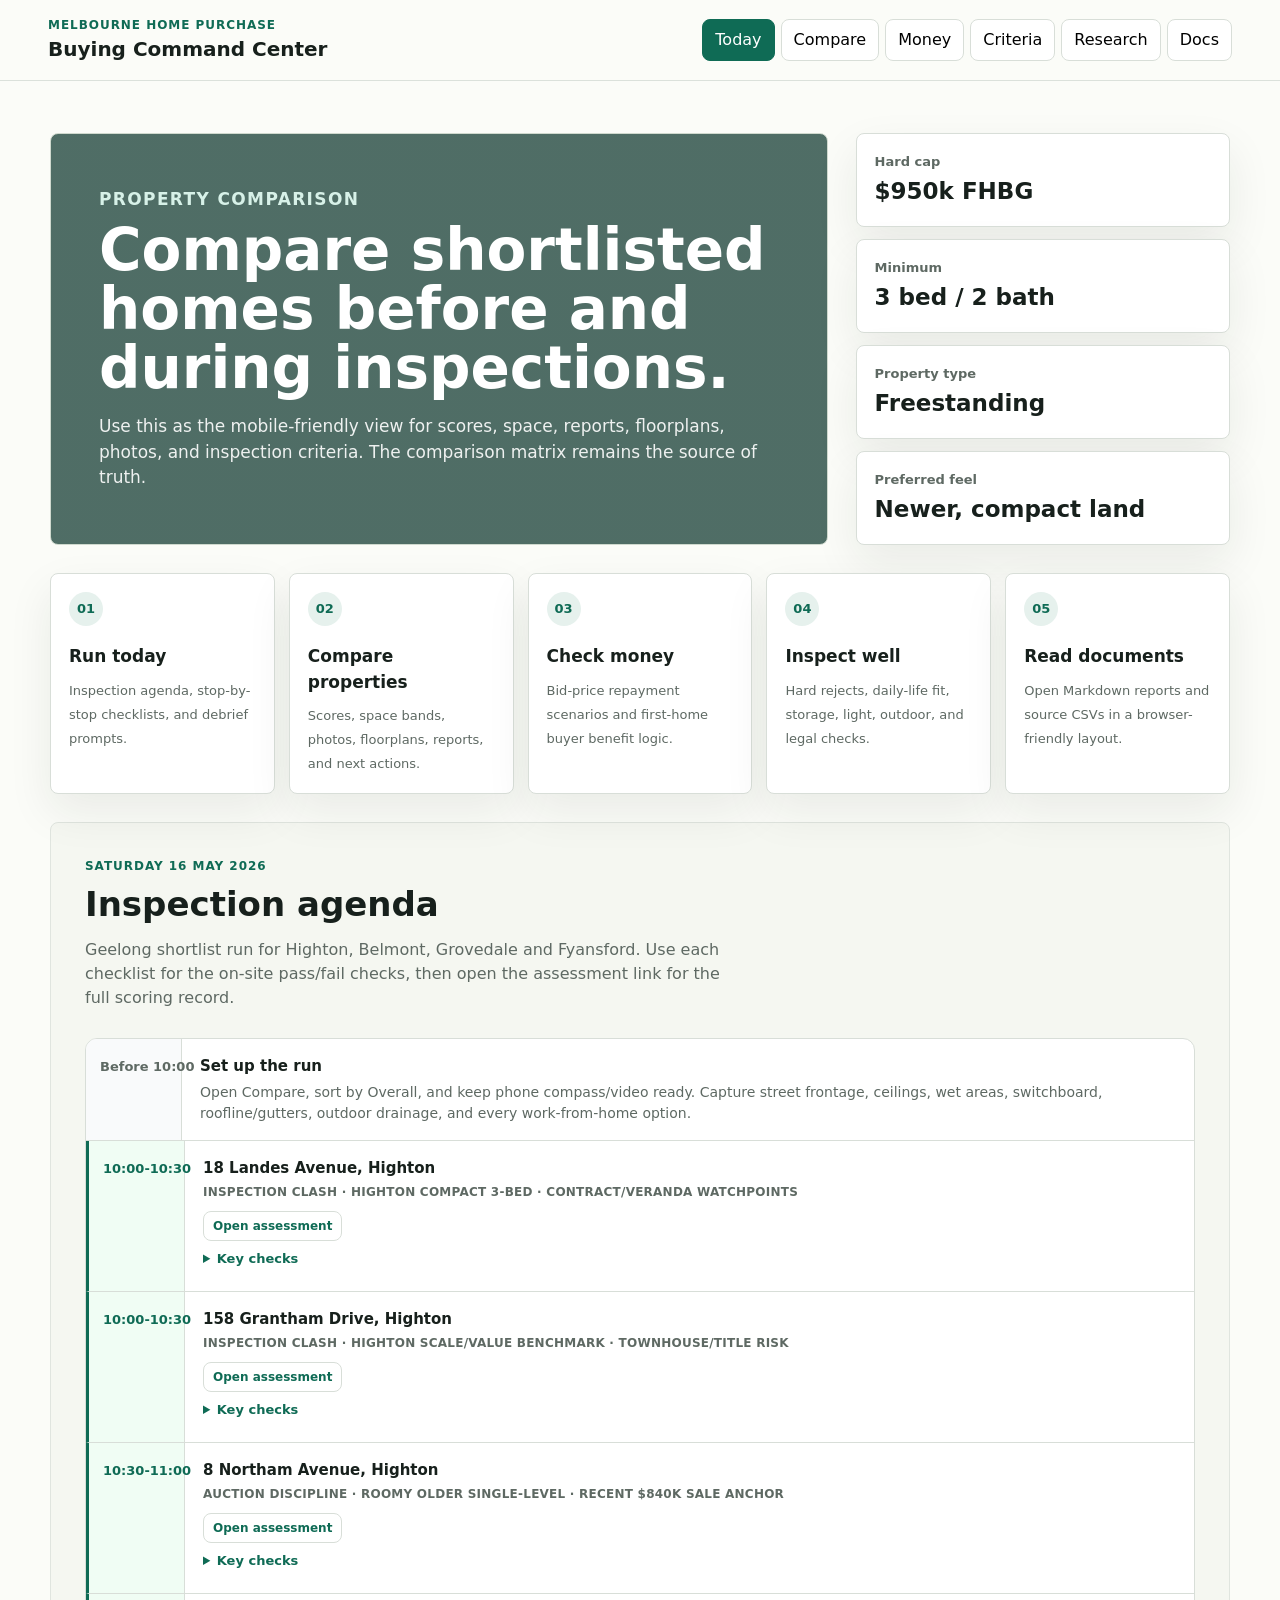
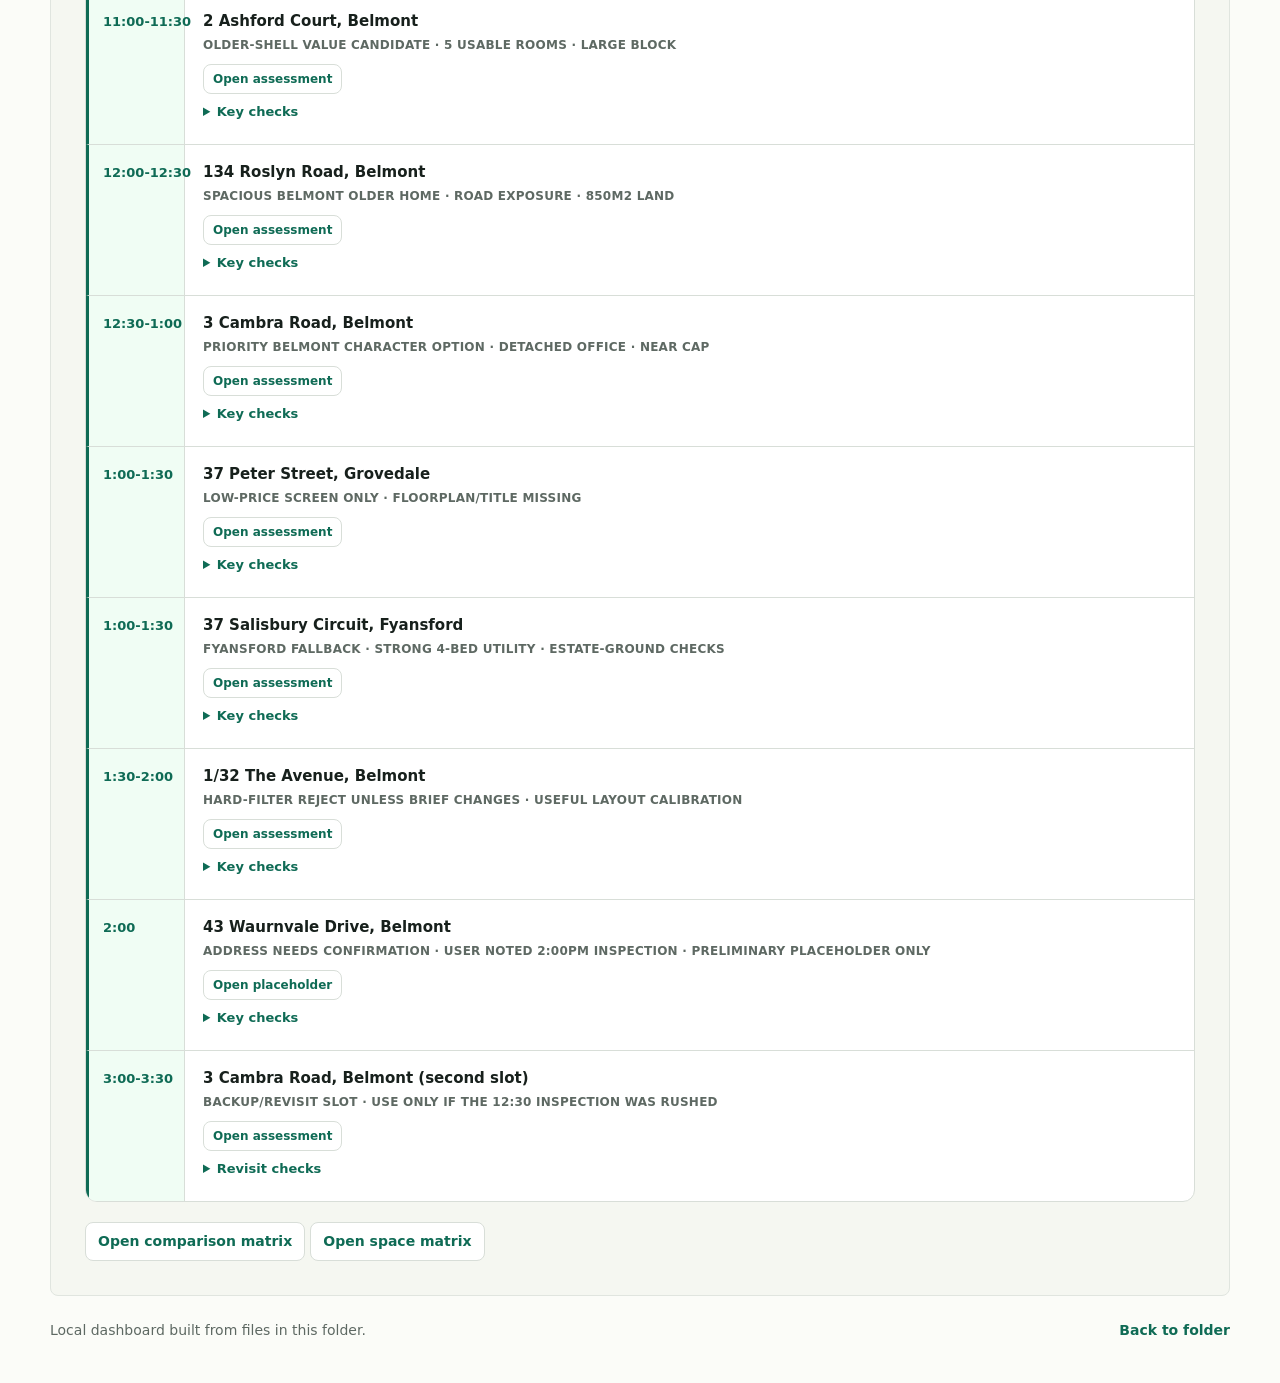
==== web/index.html @ 3cfaa8d7 "Update Saturday inspection agenda" ====
<!doctype html>
<html lang="en">
  <head>
    <meta charset="utf-8" />
    <meta name="viewport" content="width=device-width, initial-scale=1" />
    <meta name="robots" content="noindex, nofollow" />
    <title>Home Purchase Dashboard</title>
    <link rel="stylesheet" href="./styles.css" />
  </head>
  <body>
    <header class="topbar">
      <div>
        <p class="eyebrow">Melbourne Home Purchase</p>
        <h1>Buying Command Center</h1>
      </div>
      <nav aria-label="Workspace">
        <button class="workspace-tab active" type="button" data-view="today" data-default-section="agenda">Today</button>
        <button class="workspace-tab" type="button" data-view="compare" data-default-section="properties">Compare</button>
        <button class="workspace-tab" type="button" data-view="money" data-default-section="bidding">Money</button>
        <button class="workspace-tab" type="button" data-view="criteria" data-default-section="criteria">Criteria</button>
        <button class="workspace-tab" type="button" data-view="research" data-default-section="suburbs">Research</button>
        <button class="workspace-tab" type="button" data-view="docs" data-default-section="reader">Docs</button>
      </nav>
    </header>

    <main>
      <section class="hero">
        <div class="hero-copy">
          <p class="eyebrow">Property Comparison</p>
          <h2>Compare shortlisted homes before and during inspections.</h2>
          <p>
            Use this as the mobile-friendly view for scores, space, reports, floorplans,
            photos, and inspection criteria. The comparison matrix remains the source of truth.
          </p>
        </div>
        <div class="decision-panel" aria-label="Key buying constraints">
          <div>
            <span>Hard cap</span>
            <strong>$950k FHBG</strong>
          </div>
          <div>
            <span>Minimum</span>
            <strong>3 bed / 2 bath</strong>
          </div>
          <div>
            <span>Property type</span>
            <strong>Freestanding</strong>
          </div>
          <div>
            <span>Preferred feel</span>
            <strong>Newer, compact land</strong>
          </div>
        </div>
      </section>

      <section class="quick-grid" aria-label="Quick navigation">
        <a class="quick-card" href="#agenda">
          <span>01</span>
          <strong>Run today</strong>
          <small>Inspection agenda, stop-by-stop checklists, and debrief prompts.</small>
        </a>
        <a class="quick-card" href="#compare">
          <span>02</span>
          <strong>Compare properties</strong>
          <small>Scores, space bands, photos, floorplans, reports, and next actions.</small>
        </a>
        <a class="quick-card" href="#bidding">
          <span>03</span>
          <strong>Check money</strong>
          <small>Bid-price repayment scenarios and first-home buyer benefit logic.</small>
        </a>
        <a class="quick-card" href="#criteria">
          <span>04</span>
          <strong>Inspect well</strong>
          <small>Hard rejects, daily-life fit, storage, light, outdoor, and legal checks.</small>
        </a>
        <a class="quick-card" href="#reader">
          <span>05</span>
          <strong>Read documents</strong>
          <small>Open Markdown reports and source CSVs in a browser-friendly layout.</small>
        </a>
      </section>

      <section id="agenda" class="section-band agenda-section" data-workspace="today">
        <div class="section-heading">
          <p class="eyebrow">Saturday 16 May 2026</p>
          <h2>Inspection agenda</h2>
          <p class="section-intro">Geelong shortlist run for Highton, Belmont, Grovedale and Fyansford. Use each checklist for the on-site pass/fail checks, then open the assessment link for the full scoring record.</p>
        </div>

        <div class="agenda-list">
          <div class="agenda-stop agenda-travel">
            <div class="agenda-time">Before 10:00</div>
            <div class="agenda-body">
              <strong>Set up the run</strong>
              <p>Open Compare, sort by Overall, and keep phone compass/video ready. Capture street frontage, ceilings, wet areas, switchboard, roofline/gutters, outdoor drainage, and every work-from-home option.</p>
            </div>
          </div>

          <div class="agenda-stop agenda-inspect">
            <div class="agenda-time">10:00-10:30</div>
            <div class="agenda-body">
              <strong>18 Landes Avenue, Highton</strong>
              <p class="agenda-tag">Inspection clash · Highton compact 3-bed · contract/veranda watchpoints</p>
              <button class="reader-button small" type="button" data-doc="../property-comparisons/18-landes-avenue-highton/report.md" data-title="18 Landes Avenue Assessment">Open assessment</button>
              <details>
                <summary>Key checks</summary>
                <ul>
                  <li>Prioritise if only one 10:00 stop is realistic; this is the cleaner Highton-house comparator.</li>
                  <li>Check slope, driveway grade, retaining walls, paving fall, drainage and any movement cracks.</li>
                  <li>Confirm veranda/deck permit/final certificate and stormwater connection path with agent/conveyancer.</li>
                  <li>Look for water ingress, roof/gutter overflow, subfloor dampness and bedroom-as-office compromise.</li>
                </ul>
                <p class="agenda-log-prompt">Log before leaving: title confidence, slope/drainage confidence, WFH compromise, max price.</p>
              </details>
            </div>
          </div>

          <div class="agenda-stop agenda-inspect">
            <div class="agenda-time">10:00-10:30</div>
            <div class="agenda-body">
              <strong>158 Grantham Drive, Highton</strong>
              <p class="agenda-tag">Inspection clash · Highton scale/value benchmark · townhouse/title risk</p>
              <button class="reader-button small" type="button" data-doc="../property-comparisons/158-grantham-drive-highton/report.md" data-title="158 Grantham Drive Assessment">Open assessment</button>
              <details>
                <summary>Key checks</summary>
                <ul>
                  <li>Validate title structure first: townhouse classification, any owners corporation, shared driveway/services, common-property obligations.</li>
                  <li>Use it as the Highton space/value benchmark against Landes, not as a clean target until title is proven.</li>
                  <li>Check retaining, drainage, driveway/garage usability, decks/balconies, movement cracks and slope maintenance.</li>
                  <li>Confirm if the fourth bedroom/upstairs retreat actually solves WFH better than the 3-bed houses.</li>
                </ul>
                <p class="agenda-log-prompt">Log before leaving: hard-filter pass/fail, garage usability, WFH fit, price ceiling only if title is acceptable.</p>
              </details>
            </div>
          </div>

          <div class="agenda-stop agenda-inspect">
            <div class="agenda-time">10:30-11:00</div>
            <div class="agenda-body">
              <strong>8 Northam Avenue, Highton</strong>
              <p class="agenda-tag">Auction discipline · roomy older single-level · recent $840k sale anchor</p>
              <button class="reader-button small" type="button" data-doc="../property-comparisons/8-northam-avenue-highton/report.md" data-title="8 Northam Avenue Assessment">Open assessment</button>
              <details>
                <summary>Key checks</summary>
                <ul>
                  <li>Ask directly why it is reselling after the April 2024 purchase and whether meaningful works justify any premium.</li>
                  <li>Confirm no dedicated study problem: which bedroom becomes the office, and does that still work daily?</li>
                  <li>Inspect older-shell items: roof, gutters, drainage, services, wet areas, heating/cooling and carport/garage/workshop condition.</li>
                  <li>Assess yard maintenance burden and whether the covered entertaining area is genuinely useful.</li>
                </ul>
                <p class="agenda-log-prompt">Log before leaving: auction max, resale-story risk, office compromise, condition-risk allowance.</p>
              </details>
            </div>
          </div>

          <div class="agenda-stop agenda-inspect">
            <div class="agenda-time">11:00-11:30</div>
            <div class="agenda-body">
              <strong>2 Ashford Court, Belmont</strong>
              <p class="agenda-tag">Older-shell value candidate · 5 usable rooms · large block</p>
              <button class="reader-button small" type="button" data-doc="../property-comparisons/2-ashford-court-belmont/report.md" data-title="2 Ashford Court Assessment">Open assessment</button>
              <details>
                <summary>Key checks</summary>
                <ul>
                  <li>Confirm the upstairs room/master/study usability and whether the house feels like a practical 5-room plan, not a patched extension.</li>
                  <li>Ask about permits/finals for upper level, alfresco, verandah, garage and sheds.</li>
                  <li>B&P focus: roof, drainage, services, wet areas, stumps/slab, asbestos-era materials and any water staining.</li>
                  <li>Check large-block maintenance burden and whether the covered alfresco compensates for older condition risk.</li>
                </ul>
                <p class="agenda-log-prompt">Log before leaving: old-house risk budget, permit gaps, actual WFH quality, price ceiling.</p>
              </details>
            </div>
          </div>

          <div class="agenda-stop agenda-inspect">
            <div class="agenda-time">12:00-12:30</div>
            <div class="agenda-body">
              <strong>134 Roslyn Road, Belmont</strong>
              <p class="agenda-tag">Spacious Belmont older home · road exposure · 850m2 land</p>
              <button class="reader-button small" type="button" data-doc="../property-comparisons/134-roslyn-road-belmont/report.md" data-title="134 Roslyn Road Assessment">Open assessment</button>
              <details>
                <summary>Key checks</summary>
                <ul>
                  <li>Stand inside bedrooms and outdoor areas to judge Roslyn Road traffic noise and privacy.</li>
                  <li>Verify any heritage, overlay, renovation or permit constraints before treating the large block as an easy upside.</li>
                  <li>Check roof/drainage/services/wet areas and whether the small office is actually usable for daily WFH.</li>
                  <li>Decide whether 850m2 is lifestyle value or a maintenance liability.</li>
                </ul>
                <p class="agenda-log-prompt">Log before leaving: road-noise verdict, office verdict, garden burden, B&P risk allowance.</p>
              </details>
            </div>
          </div>

          <div class="agenda-stop agenda-inspect">
            <div class="agenda-time">12:30-1:00</div>
            <div class="agenda-body">
              <strong>3 Cambra Road, Belmont</strong>
              <p class="agenda-tag">Priority Belmont character option · detached office · near cap</p>
              <button class="reader-button small" type="button" data-doc="../property-comparisons/3-cambra-road-belmont/report.md" data-title="3 Cambra Road Assessment">Open assessment</button>
              <details>
                <summary>Key checks</summary>
                <ul>
                  <li>Test the detached office: comfort, insulation, power, internet path, weatherproofing, permits and all-season usability.</li>
                  <li>Inspect deck, garden, tree roots, drainage, wet areas and older-shell maintenance before letting the character appeal dominate.</li>
                  <li>Confirm whether the kitchen/living/bedrooms feel materially better than Ashford and Northam.</li>
                  <li>Keep price discipline: this only works if the final price leaves FHBG and B&P buffer.</li>
                </ul>
                <p class="agenda-log-prompt">Log before leaving: office yes/no, maintenance load, likely winning price, walk-away price.</p>
              </details>
            </div>
          </div>

          <div class="agenda-stop agenda-inspect">
            <div class="agenda-time">1:00-1:30</div>
            <div class="agenda-body">
              <strong>37 Peter Street, Grovedale</strong>
              <p class="agenda-tag">Low-price screen only · floorplan/title missing</p>
              <button class="reader-button small" type="button" data-doc="../property-comparisons/37-peter-street-grovedale/report.md" data-title="37 Peter Street Assessment">Open assessment</button>
              <details>
                <summary>Key checks</summary>
                <ul>
                  <li>Request floorplan, Section 32/title and proof it is freestanding own-title before spending serious effort.</li>
                  <li>Reject quickly if owners corporation, shared driveway/services, unit-title risk or cramped-room layout appears.</li>
                  <li>Use the low price as a risk signal: check condition, neighbouring amenity, noise, drainage and future resale liquidity.</li>
                  <li>Capture full video because there are no local photos/floorplan republished for this row.</li>
                </ul>
                <p class="agenda-log-prompt">Log before leaving: title pass/fail, room-size confidence, reason for low price, whether to request documents.</p>
              </details>
            </div>
          </div>

          <div class="agenda-stop agenda-inspect">
            <div class="agenda-time">1:00-1:30</div>
            <div class="agenda-body">
              <strong>37 Salisbury Circuit, Fyansford</strong>
              <p class="agenda-tag">Fyansford fallback · strong 4-bed utility · estate-ground checks</p>
              <button class="reader-button small" type="button" data-doc="../property-comparisons/37-salisbury-circuit-fyansford/report.md" data-title="37 Salisbury Circuit Assessment">Open assessment</button>
              <details>
                <summary>Key checks</summary>
                <ul>
                  <li>If clashing with Grovedale, choose based on whether Peter has already failed the title/floorplan screen.</li>
                  <li>Ask about Fyansford drainage, soil reactivity, slab movement, retaining walls, site cuts/fill and local estate ground conditions.</li>
                  <li>Check bedrooms, second living, natural light, garage width and compact-yard usability.</li>
                  <li>Use contract watchpoints: overlays/overland flow/drainage are not fully answered by the public row alone.</li>
                </ul>
                <p class="agenda-log-prompt">Log before leaving: estate-ground confidence, natural light, bedroom usability, low-$800s value case.</p>
              </details>
            </div>
          </div>

          <div class="agenda-stop agenda-inspect">
            <div class="agenda-time">1:30-2:00</div>
            <div class="agenda-body">
              <strong>1/32 The Avenue, Belmont</strong>
              <p class="agenda-tag">Hard-filter reject unless brief changes · useful layout calibration</p>
              <button class="reader-button small" type="button" data-doc="../property-comparisons/1-32-the-avenue-belmont/report.md" data-title="1/32 The Avenue Assessment">Open assessment</button>
              <details>
                <summary>Key checks</summary>
                <ul>
                  <li>Inspect only if intentionally testing whether the townhouse/unit hard filter should change.</li>
                  <li>Ask for Section 32, owners corporation certificate, shared services/common property, insurance and driveway obligations.</li>
                  <li>Use the layout as calibration: bedrooms, WIR/ensuite, garage and low-maintenance living are strong if title risk were acceptable.</li>
                  <li>Do not let a good interior override the current freestanding own-title requirement without conveyancer confirmation.</li>
                </ul>
                <p class="agenda-log-prompt">Log before leaving: title risk, whether hard filter remains, what better-fit houses need to match.</p>
              </details>
            </div>
          </div>

          <div class="agenda-stop agenda-inspect">
            <div class="agenda-time">2:00</div>
            <div class="agenda-body">
              <strong>43 Waurnvale Drive, Belmont</strong>
              <p class="agenda-tag">Address needs confirmation · user noted 2:00pm inspection · preliminary placeholder only</p>
              <button class="reader-button small" type="button" data-doc="../property-comparisons/43-waurnvale-drive-belmont/report.md" data-title="43 Waurnvale Drive Placeholder">Open placeholder</button>
              <details>
                <summary>Key checks</summary>
                <ul>
                  <li>Confirm the exact address/listing URL first; "43 Warrenville Road" did not resolve cleanly in local data.</li>
                  <li>Request floorplan, Section 32/contract, price guide, land size and sale method if not already in the agent pack.</li>
                  <li>Compare directly with 44 Waurnvale and 2 Ashford: older-shell risk, street feel, maintenance burden and WFH suitability.</li>
                  <li>Capture photos/video/floorplan because no local media or full assessment assets are available yet.</li>
                </ul>
                <p class="agenda-note"><strong>Data gap:</strong> This is included so the run plan is complete, but it should not be relied on until the listing is confirmed.</p>
              </details>
            </div>
          </div>

          <div class="agenda-stop agenda-inspect">
            <div class="agenda-time">3:00-3:30</div>
            <div class="agenda-body">
              <strong>3 Cambra Road, Belmont (second slot)</strong>
              <p class="agenda-tag">Backup/revisit slot · use only if the 12:30 inspection was rushed</p>
              <button class="reader-button small" type="button" data-doc="../property-comparisons/3-cambra-road-belmont/report.md" data-title="3 Cambra Road Assessment">Open assessment</button>
              <details>
                <summary>Revisit checks</summary>
                <ul>
                  <li>Recheck the detached office and deck slowly; these are the make-or-break items.</li>
                  <li>Walk the street and garden again to judge noise, privacy and maintenance energy after seeing the rest of the batch.</li>
                  <li>Decide whether it is enough better than Ashford/Northam to justify a price near the cap.</li>
                </ul>
                <p class="agenda-log-prompt">Final Saturday ranking: Cambra, Ashford, Northam, Landes/Grantham, Roslyn, Salisbury, Peter, The Avenue, Waurnvale placeholder.</p>
              </details>
            </div>
          </div>
        </div>

        <div class="agenda-footer">
          <button class="reader-button" type="button" data-doc="../property-comparisons/comparison-matrix.csv" data-title="Comparison Matrix">
            Open comparison matrix
          </button>
          <button class="reader-button" type="button" data-doc="../property-comparisons/space-matrix.csv" data-title="Space Matrix">
            Open space matrix
          </button>
        </div>
      </section>

      <section id="properties" class="section-band" data-workspace="compare">
        <div class="section-heading">
          <p class="eyebrow">Properties</p>
          <h2>All compared properties</h2>
          <p class="section-intro">
            Jump between properties quickly. Cards below combine score, space, room bands,
            legal watchpoints, photos, floorplans, AI reports, and in-person notes.
          </p>
        </div>
        <div class="property-nav" id="propertyNav" aria-label="Property navigation"></div>
      </section>

      <section id="criteria" class="section-band" data-workspace="criteria">
        <div class="section-heading">
          <p class="eyebrow">Criteria</p>
          <h2>Inspection-ready checklist</h2>
          <p class="section-intro">
            This is arranged for walking through a property on a phone: first reject obvious
            mismatches, then check the spaces that matter most for daily life.
          </p>
        </div>
        <div class="criteria-grid" id="criteriaGrid"></div>
        <div class="criteria-footer">
          <button class="reader-button" type="button" data-doc="../criteria.md" data-title="Full Criteria Document">
            Read full criteria document
          </button>
        </div>
      </section>

      <section id="market" class="section-band" data-workspace="money">
        <div class="section-heading">
          <p class="eyebrow">Market Insights</p>
          <h2>Pricing and auction discipline</h2>
        </div>
        <div class="metric-grid">
          <article class="metric">
            <span>Observed comp</span>
            <strong>$997k</strong>
            <small>31 St Hellier sold 10.8% above the $900k guide top.</small>
          </article>
          <article class="metric">
            <span>Buick guide</span>
            <strong>$740k-$790k</strong>
            <small>Treat the guide top as the floor, not the ceiling.</small>
          </article>
          <article class="metric">
            <span>Expected clearance</span>
            <strong>$869k-$885k</strong>
            <small>Using the current 10% auction rule.</small>
          </article>
          <article class="metric">
            <span>Offer strategy</span>
            <strong>$820k-$840k</strong>
            <small>Only after Section 32, broker path, and inspection readiness.</small>
          </article>
        </div>
        <p class="source-note">
          Source: local market notes. Raw finance and action-history files are intentionally not
          included in the publishable dashboard.
        </p>
      </section>

      <section id="bidding" class="section-band" data-workspace="money">
        <div class="section-heading">
          <p class="eyebrow">Auction Reference</p>
          <h2>Repayment scenarios by bid price</h2>
          <p class="section-intro">
            Every $10,000 increase in your bid costs $1,100 more upfront and ~$57/month more in
            repayments. Use this table on auction day. Rates from Luke Camilleri (6.07%, pre-hike)
            and Aussie/MyState Bank (5.84%, FHBG participation to be confirmed Monday).
          </p>
        </div>

        <div class="metric-grid">
          <article class="metric">
            <span>Per $10k bid</span>
            <strong>+$1,100 upfront</strong>
            <small>$500 more deposit + $600 more stamp duty (VIC 6% above $130k).</small>
          </article>
          <article class="metric">
            <span>Per $10k at 5.84%</span>
            <strong>+$56/month</strong>
            <small>MyState Bank best case — confirm FHBG eligibility Monday.</small>
          </article>
          <article class="metric">
            <span>Per $10k at 6.07%</span>
            <strong>+$57/month</strong>
            <small>Luke's pre-hike rate. May rise if RBA hikes again before settlement.</small>
          </article>
          <article class="metric">
            <span>Auction day deposit</span>
            <strong>10% on hammer</strong>
            <small>Not 5%. At $850k = $85,000 cash required immediately on signing.</small>
          </article>
        </div>

        <div class="bid-table-wrap">
          <table class="bid-table">
            <thead>
              <tr>
                <th>Price</th>
                <th>Deposit (5%)</th>
                <th>Stamp Duty</th>
                <th>Total Upfront</th>
                <th>Loan (95%)</th>
                <th>@5.84%/mo</th>
                <th>@6.07%/mo</th>
              </tr>
            </thead>
            <tbody>
              <tr><td>$740k</td><td>$37,000</td><td>$39,470</td><td>$80,470</td><td>$703,000</td><td>$4,145</td><td>$4,247</td></tr>
              <tr><td>$750k</td><td>$37,500</td><td>$40,070</td><td>$81,570</td><td>$712,500</td><td>$4,200</td><td>$4,304</td></tr>
              <tr><td>$760k</td><td>$38,000</td><td>$40,670</td><td>$82,670</td><td>$722,000</td><td>$4,256</td><td>$4,361</td></tr>
              <tr><td>$770k</td><td>$38,500</td><td>$41,270</td><td>$83,770</td><td>$731,500</td><td>$4,312</td><td>$4,419</td></tr>
              <tr><td>$780k</td><td>$39,000</td><td>$41,870</td><td>$84,870</td><td>$741,000</td><td>$4,368</td><td>$4,476</td></tr>
              <tr><td>$790k</td><td>$39,500</td><td>$42,470</td><td>$85,970</td><td>$750,500</td><td>$4,424</td><td>$4,534</td></tr>
              <tr><td>$800k</td><td>$40,000</td><td>$43,070</td><td>$87,070</td><td>$760,000</td><td>$4,480</td><td>$4,591</td></tr>
              <tr><td>$810k</td><td>$40,500</td><td>$43,670</td><td>$88,170</td><td>$769,500</td><td>$4,536</td><td>$4,648</td></tr>
              <tr><td>$820k</td><td>$41,000</td><td>$44,270</td><td>$89,270</td><td>$779,000</td><td>$4,592</td><td>$4,706</td></tr>
              <tr data-key="ceiling"><td>$830k ← comfort ceiling</td><td>$41,500</td><td>$44,870</td><td>$90,370</td><td>$788,500</td><td>$4,648</td><td>$4,763</td></tr>
              <tr><td>$840k</td><td>$42,000</td><td>$45,470</td><td>$91,470</td><td>$798,000</td><td>$4,704</td><td>$4,821</td></tr>
              <tr data-key="target"><td>$850k ← current target</td><td>$42,500</td><td>$46,070</td><td>$92,570</td><td>$807,500</td><td>$4,760</td><td>$4,878</td></tr>
              <tr><td>$860k</td><td>$43,000</td><td>$46,670</td><td>$93,670</td><td>$817,000</td><td>$4,816</td><td>$4,935</td></tr>
              <tr><td>$870k</td><td>$43,500</td><td>$47,270</td><td>$94,770</td><td>$826,500</td><td>$4,872</td><td>$4,993</td></tr>
              <tr><td>$880k</td><td>$44,000</td><td>$47,870</td><td>$95,870</td><td>$836,000</td><td>$4,928</td><td>$5,050</td></tr>
              <tr data-key="floor"><td>$890k ← upgrade floor</td><td>$44,500</td><td>$48,470</td><td>$96,970</td><td>$845,500</td><td>$4,984</td><td>$5,108</td></tr>
              <tr><td>$900k</td><td>$45,000</td><td>$49,070</td><td>$98,070</td><td>$855,000</td><td>$5,040</td><td>$5,165</td></tr>
              <tr><td>$910k</td><td>$45,500</td><td>$49,670</td><td>$99,170</td><td>$864,500</td><td>$5,096</td><td>$5,222</td></tr>
              <tr><td>$920k</td><td>$46,000</td><td>$50,270</td><td>$100,270</td><td>$874,000</td><td>$5,152</td><td>$5,280</td></tr>
              <tr><td>$930k</td><td>$46,500</td><td>$50,870</td><td>$101,370</td><td>$883,500</td><td>$5,209</td><td>$5,337</td></tr>
              <tr><td>$940k</td><td>$47,000</td><td>$51,470</td><td>$102,470</td><td>$893,000</td><td>$5,265</td><td>$5,394</td></tr>
              <tr data-key="cap"><td>$950k ⚠ FHBG cap</td><td>$47,500</td><td>$52,070</td><td>$103,570</td><td>$902,500</td><td>$5,321</td><td>$5,452</td></tr>
            </tbody>
          </table>
        </div>

        <p class="source-note">
          Stamp duty uses the VIC standard rate ($2,870 + 6% above $130k). Above $950k,
          FHBG is lost entirely and LMI may apply, so do not exceed the cap. Rates were
          confirmed 8 May 2026 by Luke Camilleri (Mortgage Choice) and an Aussie.com.au broker call.
        </p>
      </section>

      <section id="suburbs" class="section-band" data-workspace="research">
        <div class="section-heading row-heading">
          <div>
            <p class="eyebrow">Suburbs</p>
            <h2>Where to look first</h2>
          </div>
          <div class="segmented" role="tablist" aria-label="Suburb priority filter">
            <button class="active" data-filter="all" type="button">All</button>
            <button data-filter="newer" type="button">Newer Homes</button>
            <button data-filter="land" type="button">Land Value</button>
            <button data-filter="package" type="button">H&L</button>
          </div>
        </div>
        <div class="suburb-grid" id="suburbGrid"></div>
      </section>

      <section id="compare" class="section-band" data-workspace="compare">
        <div class="section-heading row-heading">
          <div>
            <p class="eyebrow">Compare</p>
            <h2>Property scorecards</h2>
          </div>
          <div class="segmented" role="tablist" aria-label="Comparison sort">
            <button class="active" data-sort="overall_fit_score" type="button">Overall</button>
            <button data-sort="study_score" type="button">Study</button>
            <button data-sort="room_spaciousness_score" type="button">Rooms</button>
            <button data-sort="kitchen_storage_score" type="button">Kitchen</button>
            <button data-sort="price_risk_score" type="button">Price</button>
            <button data-sort="low_maintenance_score" type="button">Low Maintenance</button>
          </div>
        </div>

        <div class="comparison-summary" id="comparisonSummary"></div>
        <div class="comparison-grid" id="comparisonGrid" aria-live="polite"></div>

        <div class="comparison-table-wrap">
          <table class="comparison-table">
            <thead>
              <tr>
                <th>Property</th>
                <th>Price</th>
                <th>Market Range</th>
                <th>Sale Method</th>
                <th>Price Risk</th>
                <th>Personal</th>
                <th>AI</th>
                <th>Legal</th>
                <th>Ceiling</th>
                <th>Land</th>
                <th>Built Area</th>
                <th>Master</th>
                <th>Work Zone</th>
                <th>Study</th>
                <th>Rooms</th>
                <th>Ensuite</th>
                <th>Kitchen</th>
                <th>Shared Bath</th>
                <th>Outdoor</th>
                <th>Light</th>
              </tr>
            </thead>
            <tbody id="comparisonTableBody"></tbody>
          </table>
        </div>

        <p class="source-note">
          Data source: <a href="../property-comparisons/comparison-matrix.csv">comparison matrix CSV</a>.
          Space source: <a href="../property-comparisons/space-analysis.md">space analysis</a> and
          <a href="../property-comparisons/space-matrix.csv">space matrix CSV</a>.
          Compare shows the Saturday agenda plus non-archived active properties.
        </p>
      </section>

      <section id="reader" class="section-band" data-workspace="docs">
        <div class="section-heading">
          <p class="eyebrow">Reports</p>
          <h2>Browser-friendly document reader</h2>
          <p class="section-intro">
            Property reports, in-person notes, criteria, and space analysis open here as rendered
            pages, so you do not have to read raw Markdown in the browser.
          </p>
        </div>
        <div class="reader-actions">
          <button class="reader-button" type="button" data-doc="../suburb-analytics.md" data-title="Suburb Analytics">
            Suburb analytics
          </button>
          <button class="reader-button" type="button" data-doc="../suburbs.md" data-title="Suburb Research">
            Suburb research
          </button>
          <button class="reader-button" type="button" data-doc="../property-comparisons/space-analysis.md" data-title="Space Analysis">
            Space analysis
          </button>
          <button class="reader-button" type="button" data-doc="../criteria.md" data-title="Criteria">
            Criteria
          </button>
          <button class="reader-button" type="button" data-doc="../property-comparisons/comparison-matrix.csv" data-title="Current Comparison Matrix">
            Current comparison matrix
          </button>
          <button class="reader-button" type="button" data-doc="../market-insights.md" data-title="Market Insights">
            Market insights
          </button>
          <a class="reader-button link-button" href="../property-comparisons/comparison-matrix.csv">Comparison CSV</a>
          <a class="reader-button link-button" href="../property-comparisons/space-matrix.csv">Space CSV</a>
        </div>
        <article class="markdown-reader" id="markdownReader" tabindex="-1">
          <div class="reader-empty">
            Select any report, in-person note, criteria document, or space analysis link.
          </div>
        </article>
      </section>

      <section id="finance" class="section-band" data-workspace="money">
        <div class="section-heading">
          <p class="eyebrow">First Home Buyer Benefits</p>
          <h2>What applies — and what to ask the agent</h2>
          <p class="section-intro">
            Use this at inspections. Which benefits apply depends on property type, price, and
            whether it has ever been occupied. Ask these questions on the spot.
          </p>
        </div>

        <div class="metric-grid">
          <article class="metric">
            <span>FHBG — always use</span>
            <strong>5% deposit, no LMI</strong>
            <small>Federal scheme. Cap $950k for Melbourne &amp; Geelong. No income limit (removed Oct 2025). Formally apply through Luke before auction.</small>
          </article>
          <article class="metric">
            <span>FHOG — new homes only</span>
            <strong>$10,000 grant</strong>
            <small>Victoria only. Price ≤$750k. Property must never have been occupied or sold as a residence. Not applicable to established homes above $750k.</small>
          </article>
          <article class="metric">
            <span>Off-the-plan concession</span>
            <strong>Stamp duty on land only</strong>
            <small>Strata only (unit/apartment/townhouse with common property). Contract signed BEFORE completion. Extended to Oct 2026. Saves ~$25–45k.</small>
          </article>
          <article class="metric">
            <span>FHB stamp duty exemption</span>
            <strong>$0 or reduced duty</strong>
            <small>Full exemption ≤$600k. Partial concession $600k–$750k. Nothing above $750k. Not relevant at our budget.</small>
          </article>
          <article class="metric">
            <span>H&amp;L packages</span>
            <strong>$0 stamp duty</strong>
            <small>Duty on land only. FHB on land ≤$600k = $0. Build costs never dutiable. Deprioritised: 12–18 months rent during construction absorbs saving.</small>
          </article>
        </div>

        <div class="two-col" style="margin-top:32px">
          <article class="card">
            <h3>Questions to ask the agent</h3>
            <ul class="check-list">
              <li><strong>"Has this property ever been occupied or sold as a residence?"</strong> If no → new home → FHOG ($10k) may apply if price ≤$750k.</li>
              <li><strong>"Is this a direct sale from the developer, or a private resale?"</strong> Developer sale of completed new build = new home for FHOG. Full stamp duty still applies if already built.</li>
              <li><strong>"Was this sold off-the-plan, or already completed when listed?"</strong> Off-the-plan + strata = stamp duty concession. Already built = no concession.</li>
              <li><strong>"Is there a body corporate / owners corporation?"</strong> Yes = strata = off-the-plan concession potentially eligible.</li>
              <li><strong>"What is the price guide / expected range?"</strong> Above $950k = FHBG cap breached. Under $750k new home = check FHOG.</li>
            </ul>
          </article>
          <article class="card">
            <h3>Quick eligibility logic</h3>
            <ul class="check-list">
              <li><strong>Any property ≤$950k (Melb/Geelong):</strong> FHBG applies. 5% deposit, zero LMI. Always use.</li>
              <li><strong>New home, never occupied, price ≤$750k:</strong> Also get FHOG ($10k). Ask "has anyone ever lived here?"</li>
              <li><strong>Strata + signed before completion:</strong> Off-the-plan concession → duty on land value only. Saves ~$25–45k.</li>
              <li><strong>Completed developer sale (e.g. 23 Arbour Grove):</strong> Full stamp duty. FHOG may apply if ≤$750k and never occupied. Off-the-plan concession does NOT apply.</li>
              <li><strong>Established home above $750k (standard scenario):</strong> FHBG only. No other concessions.</li>
            </ul>
          </article>
        </div>

        <p class="source-note">
          Schemes verified May 2026. FHBG cap $950k for Melbourne and Geelong from 1 Oct 2025.
          Off-the-plan concession extended to 20 Oct 2026. Confirm specifics with Luke or conveyancer before signing.
        </p>
      </section>

      <section id="actions" class="section-band" data-workspace="criteria">
        <div class="two-col">
          <article class="card">
            <h3>Before Offer or Auction</h3>
            <ul class="check-list">
              <li>Have conveyancer review Section 32 before any serious offer.</li>
              <li>Commission building/pest after legal review if no red flags appear.</li>
              <li>Request FHSS determination before signing any contract.</li>
              <li>Write down the walk-away price before auction day.</li>
            </ul>
          </article>
          <article class="card">
            <h3>Source Data</h3>
            <p>
              Property medians, suburb notes, and market notes live outside the published
              comparison view. Keep private funding and personal cash-position files out of GitHub Pages.
            </p>
          </article>
        </div>
      </section>

      <section id="tracker" class="section-band secondary-section" data-workspace="docs">
        <div class="section-heading">
          <p class="eyebrow">Tracker</p>
          <h2>Daily listing monitor</h2>
        </div>
        <div class="tracker-panel">
          <div>
            <h3>Email alert ingestion</h3>
            <p>
              Domain API access is blocked, so the practical workflow is saved-search emails from
              Domain and REA. Once the first real alert lands, build the email parser against that
              exact format and turn each listing into a comparison row/report.
            </p>
            <div class="command-box">
              <code>cd tracker && python3 tracker.py</code>
            </div>
          </div>
          <div class="alert">
            <strong>Current workaround</strong>
            <p>
              Keep saved-search alerts running. When the first notification arrives, use it as the
              fixture for <code>tracker/email_tracker.py</code> instead of relying on portal APIs.
            </p>
          </div>
        </div>
      </section>
    </main>

    <footer>
      <span>Local dashboard built from files in this folder.</span>
      <a href="../">Back to folder</a>
    </footer>

    <script src="./app-2026-05-09-suburb-analytics.js"></script>
  </body>
</html>
---- web/styles.css ----
:root {
  color-scheme: light;
  --ink: #17201c;
  --muted: #5e6963;
  --line: #d8ded8;
  --panel: #ffffff;
  --band: #f5f7f1;
  --accent: #0f6b55;
  --accent-2: #b4532a;
  --accent-3: #345995;
  --warning: #8a4b00;
  --shadow: 0 18px 45px rgba(23, 32, 28, 0.08);
}

* {
  box-sizing: border-box;
}

html {
  scroll-behavior: smooth;
}

body {
  margin: 0;
  font-family:
    Inter, ui-sans-serif, system-ui, -apple-system, BlinkMacSystemFont, "Segoe UI",
    sans-serif;
  color: var(--ink);
  background: #fbfcf8;
  line-height: 1.5;
}

a {
  color: inherit;
}

.topbar {
  position: sticky;
  top: 0;
  z-index: 10;
  display: flex;
  align-items: center;
  justify-content: space-between;
  gap: 24px;
  padding: 16px clamp(18px, 4vw, 48px);
  border-bottom: 1px solid rgba(216, 222, 216, 0.9);
  background: rgba(251, 252, 248, 0.94);
  backdrop-filter: blur(16px);
}

.topbar h1 {
  margin: 0;
  font-size: 20px;
  letter-spacing: 0;
}

.topbar nav {
  display: flex;
  flex-wrap: wrap;
  justify-content: flex-end;
  gap: 6px;
}

.topbar nav a,
.topbar nav button,
.segmented button,
.link-row a {
  min-height: 36px;
  border: 1px solid var(--line);
  border-radius: 8px;
  padding: 8px 12px;
  background: #fff;
  text-decoration: none;
  font-size: 14px;
  font-weight: 650;
}

.topbar nav a:hover,
.topbar nav button:hover,
.link-row a:hover {
  border-color: var(--accent);
  color: var(--accent);
}

.topbar nav button {
  cursor: pointer;
  font: inherit;
}

.topbar nav button.active {
  border-color: var(--accent);
  background: var(--accent);
  color: #fff;
}

[hidden] {
  display: none !important;
}

main {
  width: min(1180px, calc(100% - 36px));
  margin: 0 auto;
}

.hero {
  display: grid;
  grid-template-columns: minmax(0, 1.35fr) minmax(320px, 0.65fr);
  align-items: stretch;
  gap: 28px;
  padding: 52px 0 28px;
}

.hero-copy {
  display: flex;
  min-height: 330px;
  flex-direction: column;
  justify-content: center;
  padding: clamp(24px, 4vw, 48px);
  border: 1px solid #cfd9ce;
  border-radius: 8px;
  background:
    linear-gradient(rgba(13, 54, 45, 0.72), rgba(13, 54, 45, 0.72)),
    url("https://images.unsplash.com/photo-1600585154340-be6161a56a0c?auto=format&fit=crop&w=1400&q=80")
      center / cover;
  color: #fff;
}

.hero h2 {
  max-width: 720px;
  margin: 8px 0 16px;
  font-size: clamp(34px, 5vw, 58px);
  line-height: 1.02;
  letter-spacing: 0;
}

.hero p {
  max-width: 680px;
  margin: 0;
  color: rgba(255, 255, 255, 0.9);
  font-size: 17px;
}

.eyebrow {
  margin: 0;
  color: var(--accent);
  font-size: 12px;
  font-weight: 800;
  letter-spacing: 0.08em;
  text-transform: uppercase;
}

.hero .eyebrow {
  color: #d7f1e8;
}

.decision-panel {
  display: grid;
  gap: 12px;
}

.decision-panel div,
.card,
.metric,
.quick-card,
.tracker-panel,
.timeline-item {
  border: 1px solid var(--line);
  border-radius: 8px;
  background: var(--panel);
  box-shadow: var(--shadow);
}

.decision-panel div {
  display: flex;
  flex-direction: column;
  justify-content: center;
  min-height: 74px;
  padding: 18px;
}

.decision-panel span,
.metric span {
  color: var(--muted);
  font-size: 13px;
  font-weight: 700;
}

.decision-panel strong,
.metric strong {
  margin-top: 2px;
  font-size: 23px;
  letter-spacing: 0;
}

.quick-grid {
  display: grid;
  grid-template-columns: repeat(5, minmax(0, 1fr));
  gap: 14px;
  margin-bottom: 28px;
}

.quick-card {
  min-height: 165px;
  padding: 18px;
  text-decoration: none;
  transition:
    transform 160ms ease,
    border-color 160ms ease;
}

.quick-card:hover {
  transform: translateY(-2px);
  border-color: var(--accent);
}

.quick-card span {
  display: inline-flex;
  align-items: center;
  justify-content: center;
  width: 34px;
  height: 34px;
  border-radius: 50%;
  background: #e6f1ed;
  color: var(--accent);
  font-size: 13px;
  font-weight: 800;
}

.quick-card strong {
  display: block;
  margin: 18px 0 8px;
  font-size: 17px;
}

.quick-card small,
.metric small {
  color: var(--muted);
  font-size: 13px;
}

.section-band {
  margin: 20px 0;
  padding: clamp(22px, 4vw, 34px);
  border: 1px solid #e0e5df;
  border-radius: 8px;
  background: var(--band);
}

.secondary-section {
  background: #f8faf7;
}

.section-heading {
  margin-bottom: 20px;
}

.section-intro {
  max-width: 760px;
  margin: 8px 0 0;
  color: var(--muted);
}

.section-heading h2 {
  margin: 4px 0 0;
  font-size: clamp(24px, 3vw, 34px);
  letter-spacing: 0;
}

.row-heading {
  display: flex;
  align-items: end;
  justify-content: space-between;
  gap: 18px;
}

.two-col {
  display: grid;
  grid-template-columns: repeat(2, minmax(0, 1fr));
  gap: 16px;
}

.card {
  padding: 20px;
}

.card h3,
.timeline h3,
.tracker-panel h3 {
  margin: 0 0 10px;
  font-size: 19px;
  letter-spacing: 0;
}

.card p,
.timeline p,
.tracker-panel p {
  margin: 0 0 14px;
  color: var(--muted);
}

.check-list {
  display: grid;
  gap: 10px;
  margin: 0 0 18px;
  padding: 0;
  list-style: none;
}

.check-list li {
  position: relative;
  padding-left: 24px;
}

.check-list li::before {
  position: absolute;
  left: 0;
  color: var(--accent);
  content: "✓";
  font-weight: 900;
}

.text-link {
  display: inline-flex;
  align-items: center;
  min-height: 36px;
  color: var(--accent);
  font-weight: 800;
  text-decoration: none;
}

.button-link {
  border: 0;
  padding: 0;
  background: transparent;
  cursor: pointer;
  font: inherit;
}

.text-link::after {
  margin-left: 6px;
  content: "";
}

.filter-stack {
  display: flex;
  flex-wrap: wrap;
  gap: 10px;
}

.filter-stack span,
.tag {
  border: 1px solid #cbd8d0;
  border-radius: 999px;
  padding: 7px 10px;
  background: #f7faf6;
  color: #31423a;
  font-size: 13px;
  font-weight: 750;
}

.segmented {
  display: flex;
  flex-wrap: wrap;
  gap: 6px;
}

.control-stack {
  display: flex;
  flex-direction: column;
  align-items: flex-end;
  gap: 8px;
}

.segmented button {
  cursor: pointer;
}

.segmented button.active {
  border-color: var(--accent);
  background: var(--accent);
  color: #fff;
}

.suburb-grid {
  display: grid;
  grid-template-columns: repeat(3, minmax(0, 1fr));
  gap: 14px;
}

.suburb-card {
  display: flex;
  min-height: 220px;
  flex-direction: column;
  justify-content: space-between;
  border: 1px solid var(--line);
  border-radius: 8px;
  padding: 18px;
  background: #fff;
}

.suburb-card h3 {
  margin: 0 0 4px;
  font-size: 20px;
}

.suburb-meta {
  display: flex;
  flex-wrap: wrap;
  gap: 8px;
  margin: 12px 0;
}

.suburb-card p {
  margin: 0;
  color: var(--muted);
}

.suburb-score {
  display: flex;
  align-items: center;
  justify-content: space-between;
  margin-top: 16px;
  padding-top: 12px;
  border-top: 1px solid var(--line);
  color: var(--muted);
  font-size: 13px;
}

.suburb-score strong {
  color: var(--ink);
  font-size: 18px;
}

.timeline {
  display: grid;
  gap: 14px;
}

.timeline-item {
  display: grid;
  grid-template-columns: 18px 1fr;
  gap: 14px;
  padding: 18px;
}

.status-dot {
  width: 12px;
  height: 12px;
  margin-top: 7px;
  border-radius: 50%;
}

.status-dot.active {
  background: var(--accent);
}

.status-dot.rejected {
  background: var(--accent-2);
}

.status-dot.comp {
  background: var(--accent-3);
}

.metric-grid {
  display: grid;
  grid-template-columns: repeat(4, minmax(0, 1fr));
  gap: 14px;
  margin-bottom: 16px;
}

.comparison-summary {
  display: grid;
  grid-template-columns: repeat(4, minmax(0, 1fr));
  gap: 14px;
  margin-bottom: 16px;
}

.comparison-summary article {
  min-height: 132px;
  border: 1px solid var(--line);
  border-radius: 8px;
  padding: 16px;
  background: #fff;
  box-shadow: var(--shadow);
}

.comparison-summary span {
  display: block;
  color: var(--muted);
  font-size: 13px;
  font-weight: 750;
}

.comparison-summary strong {
  display: block;
  margin: 4px 0;
  font-size: 28px;
}

.comparison-summary small {
  color: var(--muted);
}

.property-nav {
  display: grid;
  grid-template-columns: repeat(5, minmax(0, 1fr));
  gap: 10px;
}

.property-nav a {
  display: flex;
  min-height: 84px;
  flex-direction: column;
  justify-content: space-between;
  border: 1px solid var(--line);
  border-radius: 8px;
  padding: 13px;
  background: #fff;
  color: var(--ink);
  text-decoration: none;
  box-shadow: var(--shadow);
}

.property-nav a:hover {
  border-color: var(--accent);
}

.property-nav strong {
  font-size: 14px;
  line-height: 1.25;
}

.property-nav span {
  color: var(--muted);
  font-size: 12px;
  font-weight: 750;
}

.comparison-grid {
  display: grid;
  gap: 16px;
}

.property-card {
  display: grid;
  grid-template-columns: minmax(260px, 0.38fr) minmax(0, 0.62fr);
  overflow: hidden;
  border: 1px solid var(--line);
  border-radius: 8px;
  background: #fff;
  box-shadow: var(--shadow);
}

.property-image-wrap {
  position: relative;
  min-height: 280px;
  background: #e8eee9;
}

.property-image-wrap.image-missing {
  background:
    linear-gradient(135deg, rgba(38, 70, 83, 0.08), rgba(42, 157, 143, 0.16)),
    #f2f6f4;
}

.property-image-wrap.image-missing::after {
  content: "Image not republished";
  position: absolute;
  inset: 0;
  display: grid;
  place-items: center;
  color: #48625b;
  font-size: 0.85rem;
  font-weight: 700;
  letter-spacing: 0;
}

.property-image-wrap img {
  width: 100%;
  height: 100%;
  object-fit: cover;
  display: block;
}

.rank,
.shortlist-rank,
.overall-badge,
.status-badge {
  position: absolute;
  display: inline-flex;
  align-items: center;
  min-height: 34px;
  border-radius: 999px;
  padding: 6px 10px;
  color: #fff;
  font-size: 13px;
  font-weight: 850;
}

.rank {
  top: 12px;
  left: 12px;
  background: rgba(17, 24, 21, 0.78);
}

.shortlist-rank {
  top: 54px;
  left: 12px;
  background: rgba(15, 107, 85, 0.92);
}

.overall-badge {
  top: 12px;
  right: 12px;
}

.status-badge {
  left: 12px;
  bottom: 12px;
  max-width: calc(100% - 24px);
  border: 1px solid rgba(255, 255, 255, 0.55);
  white-space: normal;
}

.overall-badge.great,
.overall-badge.good {
  background: var(--accent);
}

.overall-badge.ok {
  background: var(--accent-3);
}

.overall-badge.weak {
  background: var(--accent-2);
}

.status-badge.primary {
  background: rgba(15, 107, 85, 0.92);
}

.status-badge.comp,
.status-badge.neutral {
  background: rgba(52, 89, 149, 0.92);
}

.status-badge.rejected {
  background: rgba(180, 83, 42, 0.92);
}

.archived-property {
  opacity: 0.88;
}

.property-body {
  padding: 20px;
}

.property-title-row {
  display: flex;
  align-items: flex-start;
  justify-content: space-between;
  gap: 16px;
}

.property-title-row h3 {
  margin: 0 0 4px;
  font-size: 22px;
}

.property-title-row p {
  margin: 0;
  color: var(--muted);
}

.report-links {
  display: flex;
  flex-shrink: 0;
  flex-wrap: wrap;
  justify-content: flex-end;
  gap: 10px;
}

.score-pair {
  display: grid;
  grid-template-columns: repeat(6, minmax(0, 1fr));
  gap: 10px;
  margin: 16px 0;
}

.score-pair div {
  border: 1px solid #d9e2da;
  border-radius: 8px;
  padding: 11px 12px;
  background: #f8fbf7;
}

.score-pair span {
  display: block;
  color: var(--muted);
  font-size: 12px;
  font-weight: 800;
  text-transform: uppercase;
}

.score-pair strong {
  display: block;
  margin-top: 3px;
  font-size: 22px;
}

.property-facts {
  display: flex;
  flex-wrap: wrap;
  gap: 8px;
  margin: 16px 0;
}

.property-facts span {
  border: 1px solid #cbd8d0;
  border-radius: 999px;
  padding: 7px 10px;
  background: #f7faf6;
  color: #31423a;
  font-size: 13px;
  font-weight: 750;
}

.space-snapshot,
.price-snapshot {
  margin: 16px 0;
  border: 1px solid #d6dfd8;
  border-radius: 8px;
  padding: 14px;
  background: #fbfdf9;
}

.price-snapshot {
  border-color: #dbc9b1;
  background: #fffaf2;
}

.space-heading {
  display: flex;
  align-items: center;
  justify-content: space-between;
  gap: 12px;
  margin-bottom: 10px;
}

.space-heading h4 {
  margin: 0;
  font-size: 16px;
}

.price-snapshot h4 {
  margin: 0 0 8px;
  font-size: 16px;
}

.space-metrics {
  display: grid;
  grid-template-columns: repeat(4, minmax(0, 1fr));
  gap: 8px;
}

.space-metrics div {
  min-height: 64px;
  border: 1px solid #e0e7df;
  border-radius: 8px;
  padding: 9px;
  background: #fff;
}

.space-metrics span {
  display: block;
  color: var(--muted);
  font-size: 11px;
  font-weight: 800;
  text-transform: uppercase;
}

.space-metrics strong {
  display: block;
  margin-top: 4px;
  font-size: 13px;
  line-height: 1.25;
}

.space-snapshot p,
.price-snapshot p {
  margin: 10px 0 0;
  color: var(--muted);
  font-size: 14px;
}

.score-list {
  display: grid;
  gap: 10px;
}

.score-row {
  display: grid;
  grid-template-columns: 118px minmax(90px, 1fr) 48px;
  align-items: center;
  gap: 10px;
  color: var(--muted);
  font-size: 13px;
}

.score-row span {
  font-weight: 750;
}

.score-row strong {
  color: var(--ink);
  text-align: right;
}

.score-track {
  height: 8px;
  overflow: hidden;
  border-radius: 999px;
  background: #e5ebe5;
}

.score-track div {
  height: 100%;
  border-radius: inherit;
  background: linear-gradient(90deg, var(--accent), #67a977);
}

.next-action {
  margin: 16px 0 0;
  border-left: 4px solid var(--accent-3);
  padding: 10px 12px;
  background: #eef4fb;
  color: #304158;
  font-size: 14px;
}

.contract-watch {
  margin: 14px 0 0;
  border-left: 4px solid #b9833f;
  padding: 10px 12px;
  background: #fff8ed;
  color: #5b4324;
  font-size: 14px;
}

.contract-watch strong {
  color: #3d2b15;
}

.comparison-table-wrap {
  overflow-x: auto;
  margin-top: 18px;
  border: 1px solid var(--line);
  border-radius: 8px;
  background: #fff;
}

.comparison-table {
  width: 100%;
  min-width: 980px;
  border-collapse: collapse;
  font-size: 14px;
}

.comparison-table th,
.comparison-table td {
  border-bottom: 1px solid var(--line);
  padding: 11px 12px;
  text-align: left;
  vertical-align: top;
}

.comparison-table th {
  position: sticky;
  top: 0;
  background: #f7faf6;
  color: var(--muted);
  font-size: 12px;
  text-transform: uppercase;
}

.comparison-table tr:last-child td {
  border-bottom: 0;
}

.comparison-table a {
  color: var(--accent);
  font-weight: 800;
  text-decoration: none;
}

.table-status {
  display: block;
  margin-top: 4px;
  color: var(--muted);
  font-size: 12px;
  font-weight: 650;
}

.source-note {
  margin: 14px 0 0;
  color: var(--muted);
  font-size: 14px;
}

.source-note a {
  color: var(--accent);
  font-weight: 800;
  text-decoration: none;
}

.metric {
  min-height: 145px;
  padding: 18px;
}

.metric strong {
  display: block;
  font-size: 28px;
}

.link-row {
  display: flex;
  flex-wrap: wrap;
  gap: 8px;
}

.tracker-panel {
  display: grid;
  grid-template-columns: minmax(0, 1fr) minmax(280px, 0.46fr);
  gap: 18px;
  padding: 20px;
}

.command-box {
  overflow-x: auto;
  border: 1px solid #d5ddd6;
  border-radius: 8px;
  padding: 12px;
  background: #111815;
  color: #e7f5ee;
}

.command-box code {
  white-space: nowrap;
}

.alert {
  border-left: 4px solid var(--warning);
  padding: 14px 16px;
  background: #fff8eb;
}

.alert strong {
  color: var(--warning);
}

.criteria-grid {
  display: grid;
  grid-template-columns: repeat(3, minmax(0, 1fr));
  gap: 14px;
}

.criteria-card {
  border: 1px solid var(--line);
  border-radius: 8px;
  padding: 18px;
  background: #fff;
  box-shadow: var(--shadow);
}

.criteria-card.reject {
  border-top: 5px solid var(--accent-2);
}

.criteria-card.priority {
  border-top: 5px solid var(--accent);
}

.criteria-card.neutral {
  border-top: 5px solid var(--accent-3);
}

.criteria-card h3 {
  margin: 0 0 12px;
  font-size: 19px;
}

.inspection-list {
  display: grid;
  gap: 10px;
  margin: 0;
  padding: 0;
  list-style: none;
}

.inspection-list li {
  display: grid;
  grid-template-columns: 20px 1fr;
  gap: 8px;
  color: #34443c;
  font-size: 14px;
}

.checkbox,
.inline-check {
  display: inline-flex;
  width: 18px;
  height: 18px;
  align-items: center;
  justify-content: center;
  border: 1px solid #aebaae;
  border-radius: 4px;
  background: #fff;
  color: var(--accent);
  font-size: 12px;
  font-weight: 900;
}

.criteria-footer {
  margin-top: 16px;
}

.reader-actions {
  display: flex;
  flex-wrap: wrap;
  gap: 10px;
  margin-bottom: 16px;
}

.reader-button {
  display: inline-flex;
  min-height: 38px;
  align-items: center;
  justify-content: center;
  border: 1px solid var(--line);
  border-radius: 8px;
  padding: 8px 12px;
  background: #fff;
  color: var(--accent);
  cursor: pointer;
  font: inherit;
  font-size: 14px;
  font-weight: 850;
  text-decoration: none;
}

.reader-button:hover {
  border-color: var(--accent);
}

.reader-button.small {
  min-height: 30px;
  padding: 5px 9px;
  font-size: 12px;
}

.markdown-reader {
  min-height: 260px;
  border: 1px solid var(--line);
  border-radius: 8px;
  padding: clamp(16px, 3vw, 24px);
  background: #fff;
  box-shadow: var(--shadow);
  scroll-margin-top: 92px;
}

.reader-empty {
  display: grid;
  min-height: 180px;
  place-items: center;
  color: var(--muted);
  text-align: center;
}

.reader-heading {
  display: flex;
  align-items: flex-start;
  justify-content: space-between;
  gap: 16px;
  margin-bottom: 18px;
  border-bottom: 1px solid var(--line);
  padding-bottom: 14px;
}

.reader-heading h3 {
  margin: 4px 0 0;
  font-size: clamp(22px, 3vw, 32px);
}

.markdown-body {
  max-width: 900px;
}

.markdown-body h2,
.markdown-body h3,
.markdown-body h4,
.markdown-body h5 {
  margin: 24px 0 10px;
  line-height: 1.2;
}

.markdown-body h2 {
  font-size: 26px;
}

.markdown-body h3 {
  font-size: 21px;
}

.markdown-body p,
.markdown-body li {
  color: #2f3f37;
}

.markdown-body ul,
.markdown-body ol {
  display: grid;
  gap: 8px;
  padding-left: 22px;
}

.markdown-body code {
  border: 1px solid #dbe3dc;
  border-radius: 5px;
  padding: 2px 5px;
  background: #f4f7f3;
}

.markdown-body a {
  color: var(--accent);
  font-weight: 800;
  text-decoration: none;
}

.markdown-table-wrap {
  overflow-x: auto;
  margin: 14px 0;
  border: 1px solid var(--line);
  border-radius: 8px;
}

.markdown-table-wrap table {
  width: 100%;
  min-width: 680px;
  border-collapse: collapse;
}

.markdown-table-wrap th,
.markdown-table-wrap td {
  border-bottom: 1px solid var(--line);
  padding: 10px 12px;
  text-align: left;
  vertical-align: top;
}

.markdown-table-wrap th {
  background: #f7faf6;
  color: var(--muted);
  font-size: 12px;
  text-transform: uppercase;
}

footer {
  display: flex;
  justify-content: space-between;
  gap: 16px;
  width: min(1180px, calc(100% - 36px));
  margin: 24px auto 42px;
  color: var(--muted);
  font-size: 14px;
}

footer a {
  color: var(--accent);
  font-weight: 800;
  text-decoration: none;
}

@media (max-width: 980px) {
  .hero,
  .two-col,
  .tracker-panel {
    grid-template-columns: 1fr;
  }

  .quick-grid,
  .metric-grid,
  .property-nav,
  .comparison-summary,
  .inspection-brief {
    grid-template-columns: repeat(2, minmax(0, 1fr));
  }

  .suburb-grid,
  .criteria-grid {
    grid-template-columns: repeat(2, minmax(0, 1fr));
  }

  .property-card {
    grid-template-columns: 1fr;
  }

  .property-image-wrap {
    min-height: 260px;
  }
}

@media (max-width: 680px) {
  .topbar {
    position: static;
    align-items: flex-start;
    flex-direction: column;
  }

  .topbar nav {
    justify-content: flex-start;
  }

  main,
  footer {
    width: min(100% - 24px, 1180px);
  }

  .hero {
    padding-top: 24px;
  }

  .hero-copy {
    min-height: 360px;
  }

  .quick-grid,
  .metric-grid,
  .suburb-grid,
  .property-nav,
  .criteria-grid,
  .space-metrics,
  .comparison-summary,
  .inspection-brief {
    grid-template-columns: 1fr;
  }

  .row-heading {
    align-items: flex-start;
    flex-direction: column;
  }

  .control-stack {
    align-items: flex-start;
  }

  footer {
    flex-direction: column;
  }

  .property-title-row {
    flex-direction: column;
  }

  .score-row {
    grid-template-columns: 96px minmax(70px, 1fr) 42px;
  }

  .score-pair {
    grid-template-columns: repeat(2, minmax(0, 1fr));
  }

  .reader-heading {
    flex-direction: column;
  }
}

/* ── Bid table ────────────────────────────────────────────────────── */

.bid-table-wrap {
  overflow-x: auto;
  margin-top: 18px;
  border: 1px solid var(--line);
  border-radius: 8px;
  background: #fff;
}

.bid-table {
  width: 100%;
  min-width: 700px;
  border-collapse: collapse;
  font-size: 14px;
}

.bid-table th,
.bid-table td {
  border-bottom: 1px solid var(--line);
  padding: 10px 13px;
  text-align: right;
  vertical-align: middle;
  white-space: nowrap;
}

.bid-table th:first-child,
.bid-table td:first-child {
  text-align: left;
}

.bid-table th {
  position: sticky;
  top: 0;
  background: #f7faf6;
  color: var(--muted);
  font-size: 12px;
  text-transform: uppercase;
}

.bid-table tr:last-child td {
  border-bottom: 0;
}

.bid-table tr[data-key="ceiling"] td {
  background: #fffbeb;
  font-weight: 650;
}

.bid-table tr[data-key="target"] td {
  background: #f0fdf4;
  font-weight: 800;
  color: var(--accent);
}

.bid-table tr[data-key="floor"] td {
  background: #fff7ed;
  font-weight: 650;
}

.bid-table tr[data-key="cap"] td {
  background: #fef2f2;
  font-weight: 650;
  color: #b91c1c;
}

/* ── Agenda ─────────────────────────────────────────── */

.agenda-section .section-intro {
  max-width: 640px;
}

.inspection-brief {
  display: grid;
  grid-template-columns: repeat(4, minmax(0, 1fr));
  gap: 12px;
  margin: 18px 0 10px;
}

.inspection-brief article {
  min-height: 128px;
  border: 1px solid var(--line);
  border-radius: 8px;
  padding: 14px;
  background: #fff;
  box-shadow: var(--shadow);
}

.inspection-brief span {
  display: block;
  color: var(--muted);
  font-size: 12px;
  font-weight: 800;
  text-transform: uppercase;
}

.inspection-brief strong {
  display: block;
  margin: 4px 0 6px;
  font-size: 20px;
}

.inspection-brief small {
  color: var(--muted);
}

.agenda-list {
  display: flex;
  flex-direction: column;
  gap: 0;
  margin-top: 28px;
  border: 1px solid var(--line);
  border-radius: 12px;
  overflow: hidden;
  background: #fff;
}

.agenda-stop {
  display: grid;
  grid-template-columns: 96px 1fr;
  gap: 0;
  border-bottom: 1px solid var(--line);
}

.agenda-stop:last-child {
  border-bottom: none;
}

.agenda-time {
  padding: 16px 14px;
  font-size: 13px;
  font-weight: 700;
  color: var(--muted);
  white-space: nowrap;
  border-right: 1px solid var(--line);
  background: #f7faf6;
  display: flex;
  align-items: flex-start;
  padding-top: 18px;
}

.agenda-body {
  padding: 16px 18px;
}

.agenda-body strong {
  display: block;
  font-size: 15px;
  margin-bottom: 4px;
}

.agenda-body p {
  margin: 0 0 8px;
  font-size: 14px;
  color: var(--muted);
  line-height: 1.5;
}

.agenda-body p:last-child {
  margin-bottom: 0;
}

.agenda-tag {
  font-size: 12px !important;
  font-weight: 600;
  text-transform: uppercase;
  letter-spacing: 0.02em;
  color: var(--muted) !important;
  margin-bottom: 10px !important;
}

.agenda-body details summary {
  cursor: pointer;
  font-size: 13px;
  font-weight: 700;
  color: var(--accent);
  margin: 8px 0 6px;
  user-select: none;
}

.agenda-body details ul,
.agenda-body details ol {
  margin: 8px 0 12px 18px;
  padding: 0;
  font-size: 13px;
  line-height: 1.6;
  color: var(--ink);
}

.agenda-body details li {
  margin-bottom: 5px;
}

.agenda-note {
  font-size: 13px !important;
  background: #fffbeb;
  border-left: 3px solid #f59e0b;
  padding: 8px 10px;
  border-radius: 0 6px 6px 0;
  color: #78350f !important;
  margin-top: 10px !important;
}

.agenda-log-prompt {
  font-size: 12px !important;
  font-style: italic;
  color: var(--muted) !important;
  margin-top: 10px !important;
  border-top: 1px solid var(--line);
  padding-top: 8px;
}

.agenda-travel .agenda-time { background: #f9fafb; }
.agenda-inspect .agenda-time { background: #f0fdf4; color: var(--accent); }
.agenda-display .agenda-time { background: #eff6ff; color: var(--accent-3); }
.agenda-explore .agenda-time { background: #faf5ff; color: #6b21a8; }

.agenda-inspect { border-left: 3px solid var(--accent); }
.priority-stop { border-left-color: var(--accent-2); }
.priority-stop .agenda-time { background: #fff7ed; color: var(--accent-2); }
.agenda-display { border-left: 3px solid var(--accent-3); }
.agenda-explore { border-left: 3px solid #9333ea; }

.agenda-footer {
  margin-top: 20px;
}

@media (max-width: 560px) {
  .agenda-stop {
    grid-template-columns: 72px 1fr;
  }
  .agenda-time {
    font-size: 11px;
    padding: 14px 8px;
  }
}
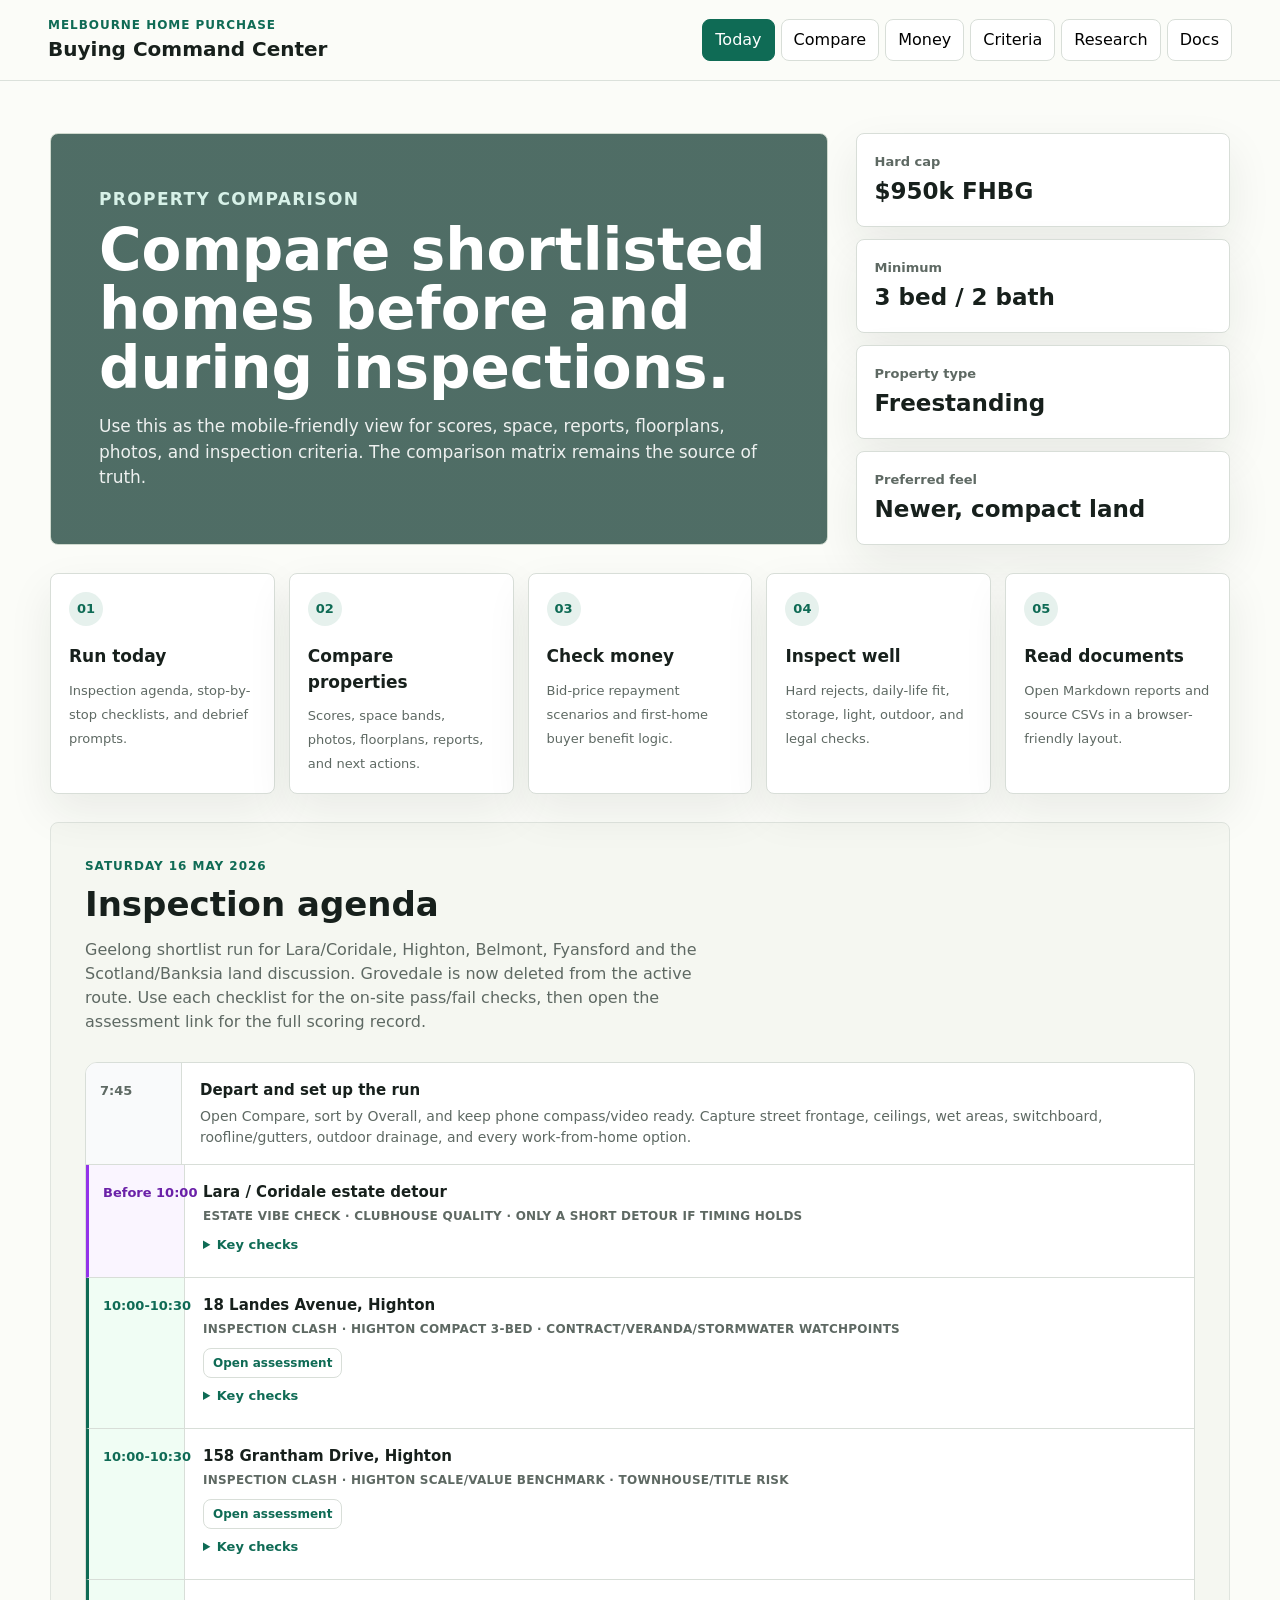
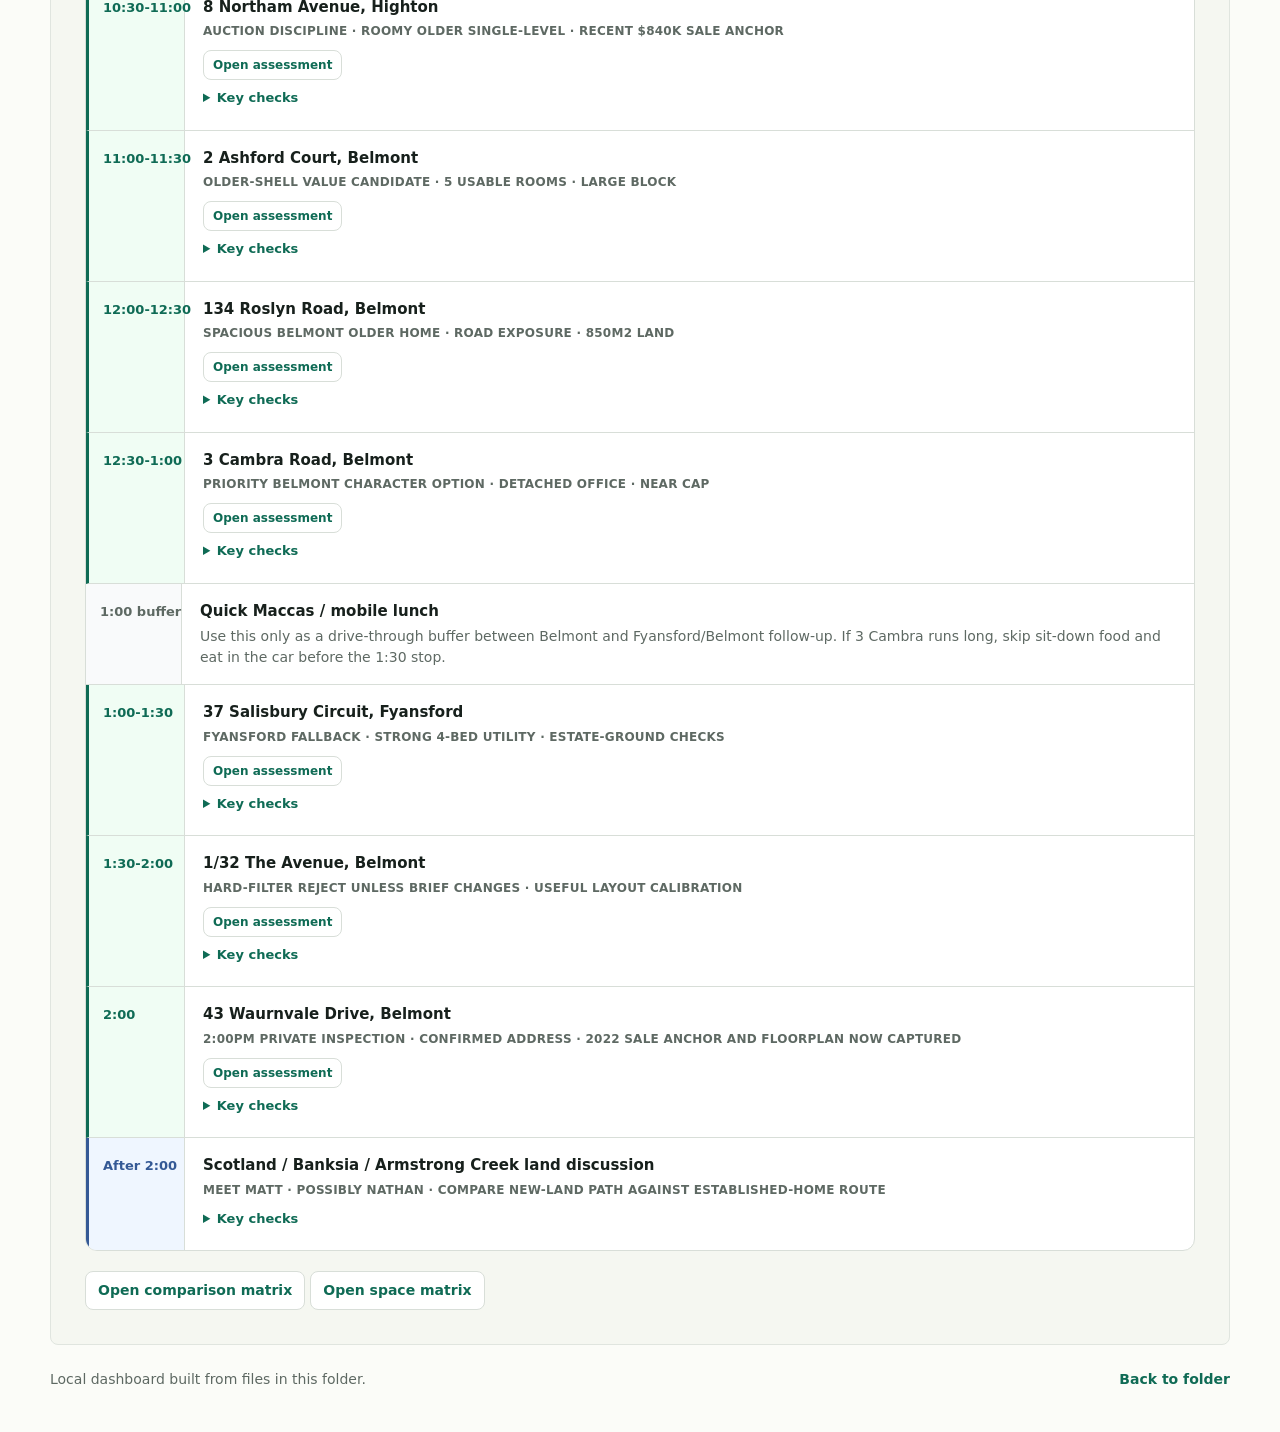
==== commit 20e4cb10: "Update Saturday inspection agenda details" ====
--- a/web/index.html
+++ b/web/index.html
@@ -85,15 +85,32 @@
         <div class="section-heading">
           <p class="eyebrow">Saturday 16 May 2026</p>
           <h2>Inspection agenda</h2>
-          <p class="section-intro">Geelong shortlist run for Highton, Belmont, Grovedale and Fyansford. Use each checklist for the on-site pass/fail checks, then open the assessment link for the full scoring record.</p>
+          <p class="section-intro">Geelong shortlist run for Lara/Coridale, Highton, Belmont, Fyansford and the Scotland/Banksia land discussion. Grovedale is now deleted from the active route. Use each checklist for the on-site pass/fail checks, then open the assessment link for the full scoring record.</p>
         </div>
 
         <div class="agenda-list">
           <div class="agenda-stop agenda-travel">
+            <div class="agenda-time">7:45</div>
+            <div class="agenda-body">
+              <strong>Depart and set up the run</strong>
+              <p>Open Compare, sort by Overall, and keep phone compass/video ready. Capture street frontage, ceilings, wet areas, switchboard, roofline/gutters, outdoor drainage, and every work-from-home option.</p>
+            </div>
+          </div>
+
+          <div class="agenda-stop agenda-explore">
             <div class="agenda-time">Before 10:00</div>
             <div class="agenda-body">
-              <strong>Set up the run</strong>
-              <p>Open Compare, sort by Overall, and keep phone compass/video ready. Capture street frontage, ceilings, wet areas, switchboard, roofline/gutters, outdoor drainage, and every work-from-home option.</p>
+              <strong>Lara / Coridale estate detour</strong>
+              <p class="agenda-tag">Estate vibe check · clubhouse quality · only a short detour if timing holds</p>
+              <details>
+                <summary>Key checks</summary>
+                <ul>
+                  <li>Judge whether the estate feels premium, empty, unfinished or convincingly high-quality despite construction.</li>
+                  <li>Check clubhouse/community amenity quality, navigation, streetscape maturity and whether the area feels like a real place to live.</li>
+                  <li>Use this as a new-land benchmark against Armstrong Creek/Banksia, not as a house-specific inspection.</li>
+                </ul>
+                <p class="agenda-log-prompt">Log before leaving: premium feel yes/no, clubhouse quality, construction burden, whether Lara stays in the search.</p>
+              </details>
             </div>
           </div>
 
@@ -101,14 +118,15 @@
             <div class="agenda-time">10:00-10:30</div>
             <div class="agenda-body">
               <strong>18 Landes Avenue, Highton</strong>
-              <p class="agenda-tag">Inspection clash · Highton compact 3-bed · contract/veranda watchpoints</p>
+              <p class="agenda-tag">Inspection clash · Highton compact 3-bed · contract/veranda/stormwater watchpoints</p>
               <button class="reader-button small" type="button" data-doc="../property-comparisons/18-landes-avenue-highton/report.md" data-title="18 Landes Avenue Assessment">Open assessment</button>
               <details>
                 <summary>Key checks</summary>
                 <ul>
                   <li>Prioritise if only one 10:00 stop is realistic; this is the cleaner Highton-house comparator.</li>
+                  <li>Sale-history context is weak: no reliable exact prior sale captured, so use condition, land/value and agent/vendor story as the anchors.</li>
                   <li>Check slope, driveway grade, retaining walls, paving fall, drainage and any movement cracks.</li>
-                  <li>Confirm veranda/deck permit/final certificate and stormwater connection path with agent/conveyancer.</li>
+                  <li>Confirm veranda/deck permit/final certificate and stormwater connection path with agent/conveyancer. Existing veranda quote/docs did not prove in-ground stormwater connection.</li>
                   <li>Look for water ingress, roof/gutter overflow, subfloor dampness and bedroom-as-office compromise.</li>
                 </ul>
                 <p class="agenda-log-prompt">Log before leaving: title confidence, slope/drainage confidence, WFH compromise, max price.</p>
@@ -126,6 +144,7 @@
                 <summary>Key checks</summary>
                 <ul>
                   <li>Validate title structure first: townhouse classification, any owners corporation, shared driveway/services, common-property obligations.</li>
+                  <li>Sale-history context: public profile evidence shows sales around $245k in 2010, $310k in 2013 and $520k in 2015; current campaign must justify the low/mid-$800s.</li>
                   <li>Use it as the Highton space/value benchmark against Landes, not as a clean target until title is proven.</li>
                   <li>Check retaining, drainage, driveway/garage usability, decks/balconies, movement cracks and slope maintenance.</li>
                   <li>Confirm if the fourth bedroom/upstairs retreat actually solves WFH better than the 3-bed houses.</li>
@@ -144,7 +163,8 @@
               <details>
                 <summary>Key checks</summary>
                 <ul>
-                  <li>Ask directly why it is reselling after the April 2024 purchase and whether meaningful works justify any premium.</li>
+                  <li>Ask directly why it is reselling after the April 2024 purchase around $840k and whether meaningful works justify any premium.</li>
+                  <li>Ask whether there are known defects behind the quick resale; do not let auction theatre override the recent-sale anchor.</li>
                   <li>Confirm no dedicated study problem: which bedroom becomes the office, and does that still work daily?</li>
                   <li>Inspect older-shell items: roof, gutters, drainage, services, wet areas, heating/cooling and carport/garage/workshop condition.</li>
                   <li>Assess yard maintenance burden and whether the covered entertaining area is genuinely useful.</li>
@@ -164,6 +184,7 @@
                 <summary>Key checks</summary>
                 <ul>
                   <li>Confirm the upstairs room/master/study usability and whether the house feels like a practical 5-room plan, not a patched extension.</li>
+                  <li>Sale-history context is still incomplete in public sources; ask the agent for owner duration, first/last sale dates and what major works were done.</li>
                   <li>Ask about permits/finals for upper level, alfresco, verandah, garage and sheds.</li>
                   <li>B&P focus: roof, drainage, services, wet areas, stumps/slab, asbestos-era materials and any water staining.</li>
                   <li>Check large-block maintenance burden and whether the covered alfresco compensates for older condition risk.</li>
@@ -183,6 +204,7 @@
                 <summary>Key checks</summary>
                 <ul>
                   <li>Stand inside bedrooms and outdoor areas to judge Roslyn Road traffic noise and privacy.</li>
+                  <li>Sale-history context is incomplete in public sources; ask for ownership duration, last transaction date/price and whether any renovation permits exist.</li>
                   <li>Verify any heritage, overlay, renovation or permit constraints before treating the large block as an easy upside.</li>
                   <li>Check roof/drainage/services/wet areas and whether the small office is actually usable for daily WFH.</li>
                   <li>Decide whether 850m2 is lifestyle value or a maintenance liability.</li>
@@ -202,6 +224,7 @@
                 <summary>Key checks</summary>
                 <ul>
                   <li>Test the detached office: comfort, insulation, power, internet path, weatherproofing, permits and all-season usability.</li>
+                  <li>Sale-history context: sold around $358k in 2016; ask what has changed since then and whether garden/deck/office upgrades are permitted.</li>
                   <li>Inspect deck, garden, tree roots, drainage, wet areas and older-shell maintenance before letting the character appeal dominate.</li>
                   <li>Confirm whether the kitchen/living/bedrooms feel materially better than Ashford and Northam.</li>
                   <li>Keep price discipline: this only works if the final price leaves FHBG and B&P buffer.</li>
@@ -211,22 +234,11 @@
             </div>
           </div>
 
-          <div class="agenda-stop agenda-inspect">
-            <div class="agenda-time">1:00-1:30</div>
-            <div class="agenda-body">
-              <strong>37 Peter Street, Grovedale</strong>
-              <p class="agenda-tag">Low-price screen only · floorplan/title missing</p>
-              <button class="reader-button small" type="button" data-doc="../property-comparisons/37-peter-street-grovedale/report.md" data-title="37 Peter Street Assessment">Open assessment</button>
-              <details>
-                <summary>Key checks</summary>
-                <ul>
-                  <li>Request floorplan, Section 32/title and proof it is freestanding own-title before spending serious effort.</li>
-                  <li>Reject quickly if owners corporation, shared driveway/services, unit-title risk or cramped-room layout appears.</li>
-                  <li>Use the low price as a risk signal: check condition, neighbouring amenity, noise, drainage and future resale liquidity.</li>
-                  <li>Capture full video because there are no local photos/floorplan republished for this row.</li>
-                </ul>
-                <p class="agenda-log-prompt">Log before leaving: title pass/fail, room-size confidence, reason for low price, whether to request documents.</p>
-              </details>
+          <div class="agenda-stop agenda-travel">
+            <div class="agenda-time">1:00 buffer</div>
+            <div class="agenda-body">
+              <strong>Quick Maccas / mobile lunch</strong>
+              <p>Use this only as a drive-through buffer between Belmont and Fyansford/Belmont follow-up. If 3 Cambra runs long, skip sit-down food and eat in the car before the 1:30 stop.</p>
             </div>
           </div>
 
@@ -239,7 +251,8 @@
               <details>
                 <summary>Key checks</summary>
                 <ul>
-                  <li>If clashing with Grovedale, choose based on whether Peter has already failed the title/floorplan screen.</li>
+                  <li>This replaces Grovedale in the active route unless timing forces a skip.</li>
+                  <li>Sale-history context is weaker than the others; public snippets suggest a recent sale around $740k, but verify with the agent/contract.</li>
                   <li>Ask about Fyansford drainage, soil reactivity, slab movement, retaining walls, site cuts/fill and local estate ground conditions.</li>
                   <li>Check bedrooms, second living, natural light, garage width and compact-yard usability.</li>
                   <li>Use contract watchpoints: overlays/overland flow/drainage are not fully answered by the public row alone.</li>
@@ -259,6 +272,7 @@
                 <summary>Key checks</summary>
                 <ul>
                   <li>Inspect only if intentionally testing whether the townhouse/unit hard filter should change.</li>
+                  <li>Sale-history context is incomplete; ask for the last sale date/price and owner/vendor story before treating the guide as house-comparable.</li>
                   <li>Ask for Section 32, owners corporation certificate, shared services/common property, insurance and driveway obligations.</li>
                   <li>Use the layout as calibration: bedrooms, WIR/ensuite, garage and low-maintenance living are strong if title risk were acceptable.</li>
                   <li>Do not let a good interior override the current freestanding own-title requirement without conveyancer confirmation.</li>
@@ -272,35 +286,36 @@
             <div class="agenda-time">2:00</div>
             <div class="agenda-body">
               <strong>43 Waurnvale Drive, Belmont</strong>
-              <p class="agenda-tag">Address needs confirmation · user noted 2:00pm inspection · preliminary placeholder only</p>
-              <button class="reader-button small" type="button" data-doc="../property-comparisons/43-waurnvale-drive-belmont/report.md" data-title="43 Waurnvale Drive Placeholder">Open placeholder</button>
-              <details>
-                <summary>Key checks</summary>
-                <ul>
-                  <li>Confirm the exact address/listing URL first; "43 Warrenville Road" did not resolve cleanly in local data.</li>
-                  <li>Request floorplan, Section 32/contract, price guide, land size and sale method if not already in the agent pack.</li>
-                  <li>Compare directly with 44 Waurnvale and 2 Ashford: older-shell risk, street feel, maintenance burden and WFH suitability.</li>
-                  <li>Capture photos/video/floorplan because no local media or full assessment assets are available yet.</li>
-                </ul>
-                <p class="agenda-note"><strong>Data gap:</strong> This is included so the run plan is complete, but it should not be relied on until the listing is confirmed.</p>
-              </details>
-            </div>
-          </div>
-
-          <div class="agenda-stop agenda-inspect">
-            <div class="agenda-time">3:00-3:30</div>
-            <div class="agenda-body">
-              <strong>3 Cambra Road, Belmont (second slot)</strong>
-              <p class="agenda-tag">Backup/revisit slot · use only if the 12:30 inspection was rushed</p>
-              <button class="reader-button small" type="button" data-doc="../property-comparisons/3-cambra-road-belmont/report.md" data-title="3 Cambra Road Assessment">Open assessment</button>
-              <details>
-                <summary>Revisit checks</summary>
-                <ul>
-                  <li>Recheck the detached office and deck slowly; these are the make-or-break items.</li>
-                  <li>Walk the street and garden again to judge noise, privacy and maintenance energy after seeing the rest of the batch.</li>
-                  <li>Decide whether it is enough better than Ashford/Northam to justify a price near the cap.</li>
-                </ul>
-                <p class="agenda-log-prompt">Final Saturday ranking: Cambra, Ashford, Northam, Landes/Grantham, Roslyn, Salisbury, Peter, The Avenue, Waurnvale placeholder.</p>
+              <p class="agenda-tag">2:00pm private inspection · confirmed address · 2022 sale anchor and floorplan now captured</p>
+              <button class="reader-button small" type="button" data-doc="../property-comparisons/43-waurnvale-drive-belmont/report.md" data-title="43 Waurnvale Drive Assessment">Open assessment</button>
+              <details>
+                <summary>Key checks</summary>
+                <ul>
+                  <li>Sale-history context: Barry Plant sold it for $780k on 9 May 2022. Ask what has changed since then and why it is being sold now.</li>
+                  <li>Floorplan shows 3 bedrooms, 2 bathrooms, 5.3 x 8.4 lounge, 3.3 x 4.4 dining, 3.3 x 3.2 kitchen, double garage and a long verandah; no dedicated study.</li>
+                  <li>Request current Section 32/contract, price guide and any roof/drainage/heating/cooling/renovation records if not already in the agent pack.</li>
+                  <li>Compare directly with 44 Waurnvale, 2 Ashford and 8 Northam: older-shell risk, street feel, maintenance burden and WFH suitability.</li>
+                </ul>
+                <p class="agenda-note"><strong>Data gap:</strong> Current contract/Section 32 is still not reviewed. Photos and a 2022 floorplan are now available in the assessment.</p>
+              </details>
+            </div>
+          </div>
+
+          <div class="agenda-stop agenda-display">
+            <div class="agenda-time">After 2:00</div>
+            <div class="agenda-body">
+              <strong>Scotland / Banksia / Armstrong Creek land discussion</strong>
+              <p class="agenda-tag">Meet Matt · possibly Nathan · compare new-land path against established-home route</p>
+              <details>
+                <summary>Key checks</summary>
+                <ul>
+                  <li>Ask Matt for exact land size, price, settlement timing, titled/untitled status, design guidelines, developer incentives and negotiation room.</li>
+                  <li>Ask whether Banksia/Scotland has annual clubhouse/community charges, estate levies or owners-corporation-like obligations.</li>
+                  <li>Compare against Lara/Coridale: premium feel, construction burden, clubhouse quality, commute and future resale/liquidity.</li>
+                  <li>If Nathan is available, ask about land-buying process, builder contacts, soil/site costs, expected build timeline and hidden upgrade/sitework allowances.</li>
+                  <li>If near the display village/McDonald's route, quickly inspect display-home builder quality and whether a house-and-land package can realistically stay under $750k-$800k all-in.</li>
+                </ul>
+                <p class="agenda-log-prompt">Log before leaving: land price, builder/site-cost risk, clubhouse/estate quality, expected completion date, and whether new land beats established Highton/Belmont risk.</p>
               </details>
             </div>
           </div>
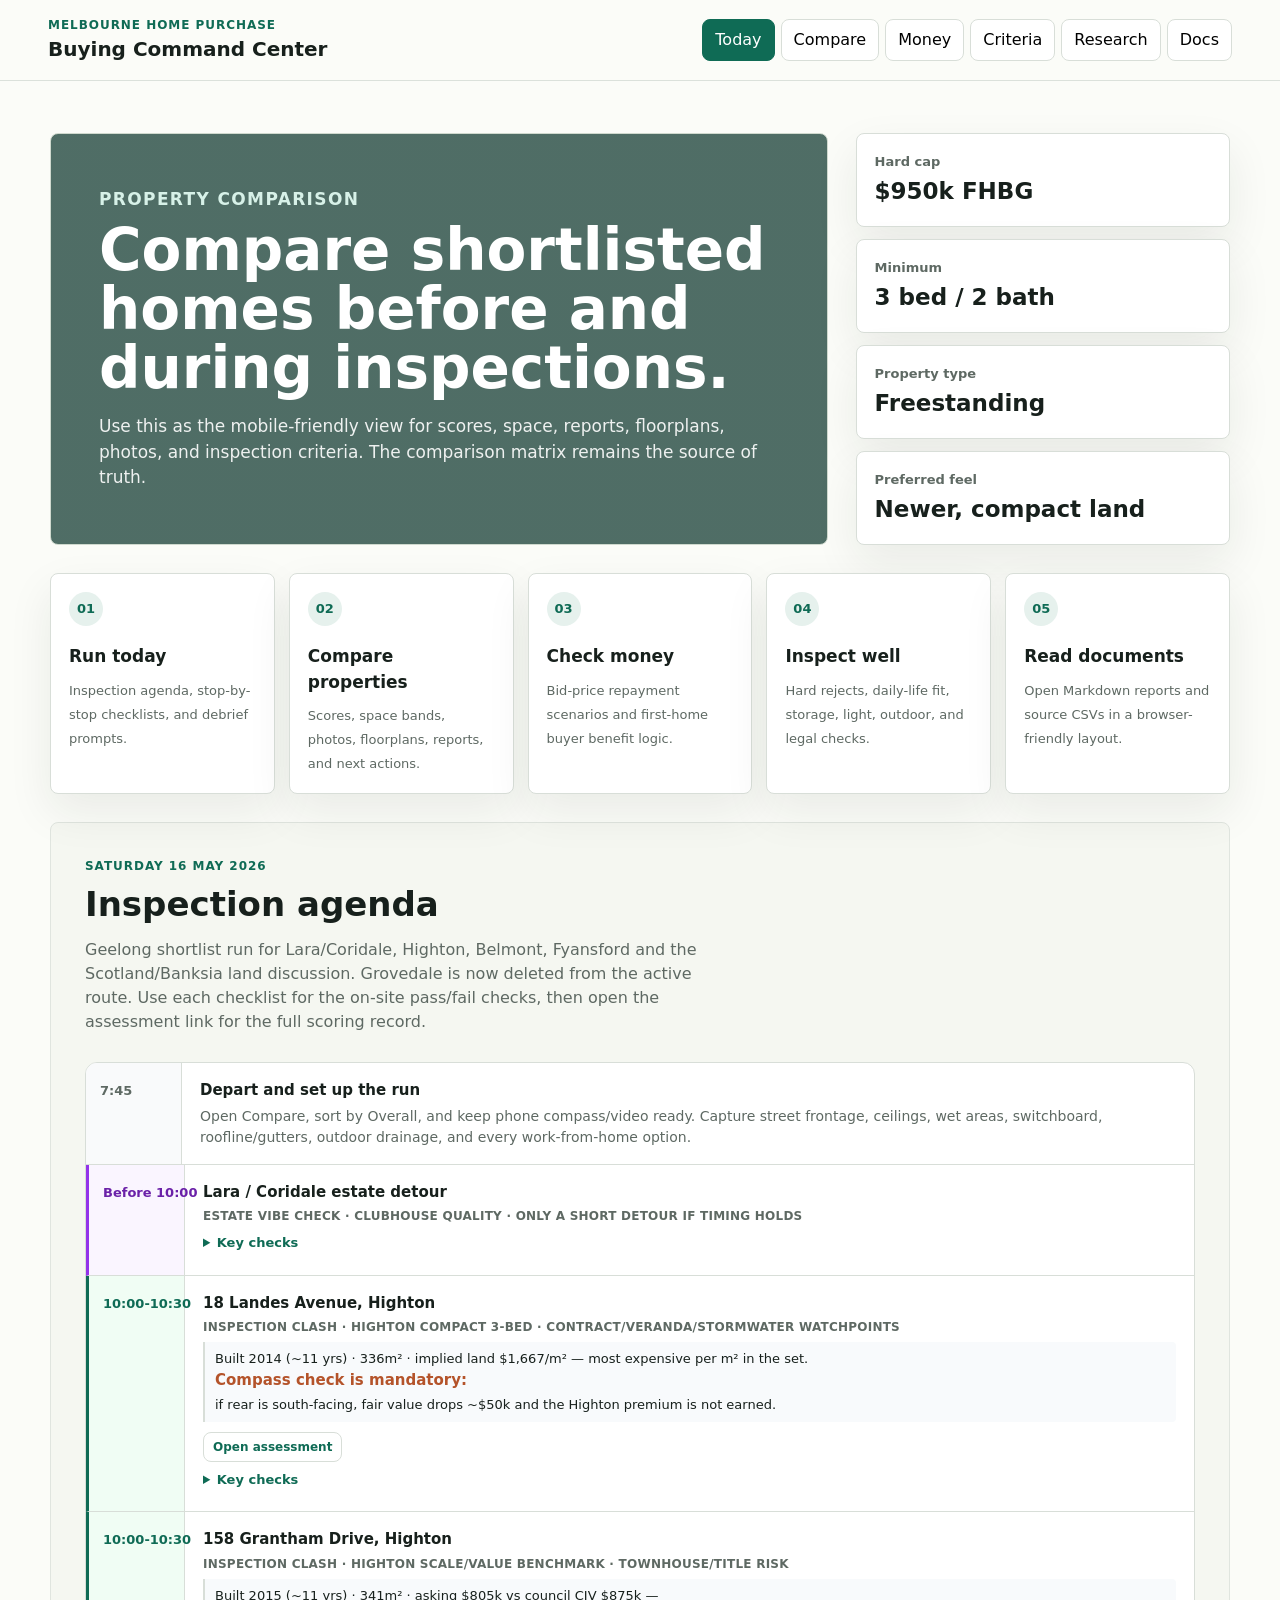
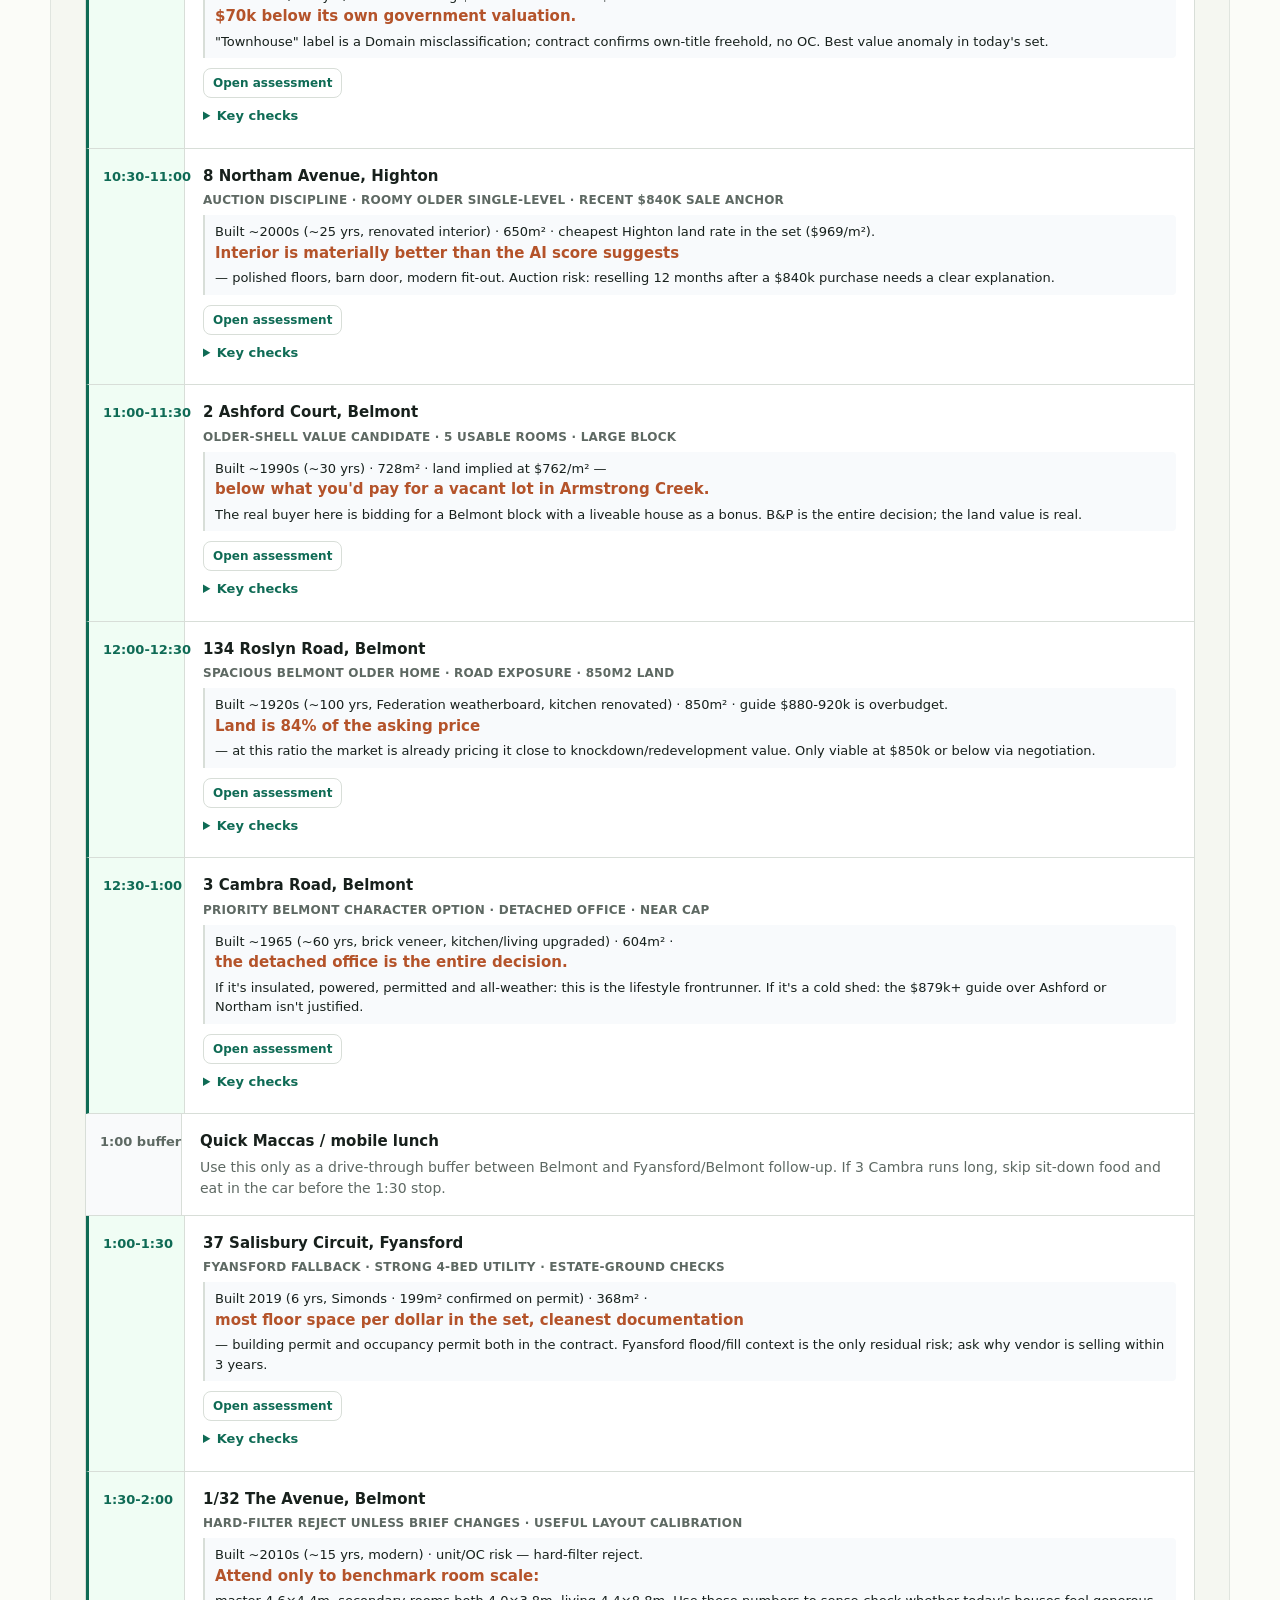
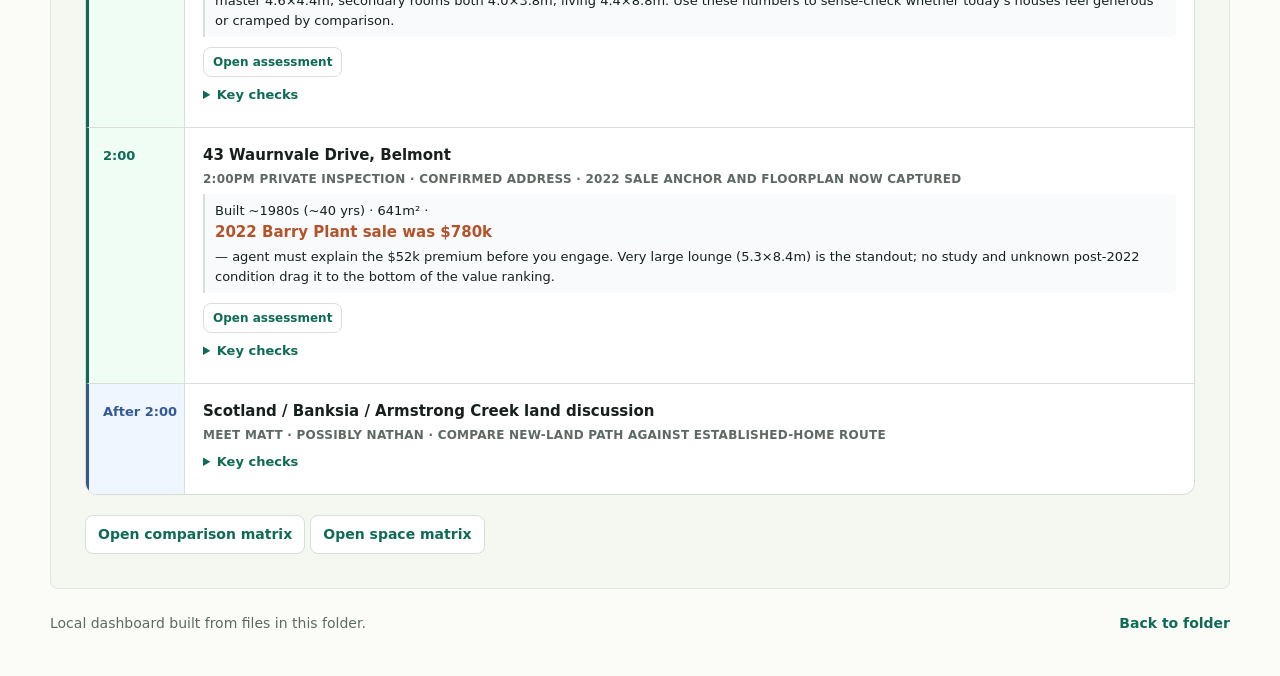
==== commit 5338c772: "Add TL;DR + age + key judgment to each agenda stop Each inspect stop on the Today tab now shows a vi" ====
--- a/web/index.html
+++ b/web/index.html
@@ -119,6 +119,7 @@
             <div class="agenda-body">
               <strong>18 Landes Avenue, Highton</strong>
               <p class="agenda-tag">Inspection clash · Highton compact 3-bed · contract/veranda/stormwater watchpoints</p>
+              <p class="agenda-tldr">Built 2014 (~11 yrs) · 336m² · implied land $1,667/m² — most expensive per m² in the set. <strong>Compass check is mandatory:</strong> if rear is south-facing, fair value drops ~$50k and the Highton premium is not earned.</p>
               <button class="reader-button small" type="button" data-doc="../property-comparisons/18-landes-avenue-highton/report.md" data-title="18 Landes Avenue Assessment">Open assessment</button>
               <details>
                 <summary>Key checks</summary>
@@ -139,6 +140,7 @@
             <div class="agenda-body">
               <strong>158 Grantham Drive, Highton</strong>
               <p class="agenda-tag">Inspection clash · Highton scale/value benchmark · townhouse/title risk</p>
+              <p class="agenda-tldr">Built 2015 (~11 yrs) · 341m² · asking $805k vs council CIV $875k — <strong>$70k below its own government valuation.</strong> "Townhouse" label is a Domain misclassification; contract confirms own-title freehold, no OC. Best value anomaly in today's set.</p>
               <button class="reader-button small" type="button" data-doc="../property-comparisons/158-grantham-drive-highton/report.md" data-title="158 Grantham Drive Assessment">Open assessment</button>
               <details>
                 <summary>Key checks</summary>
@@ -159,6 +161,7 @@
             <div class="agenda-body">
               <strong>8 Northam Avenue, Highton</strong>
               <p class="agenda-tag">Auction discipline · roomy older single-level · recent $840k sale anchor</p>
+              <p class="agenda-tldr">Built ~2000s (~25 yrs, renovated interior) · 650m² · cheapest Highton land rate in the set ($969/m²). <strong>Interior is materially better than the AI score suggests</strong> — polished floors, barn door, modern fit-out. Auction risk: reselling 12 months after a $840k purchase needs a clear explanation.</p>
               <button class="reader-button small" type="button" data-doc="../property-comparisons/8-northam-avenue-highton/report.md" data-title="8 Northam Avenue Assessment">Open assessment</button>
               <details>
                 <summary>Key checks</summary>
@@ -179,6 +182,7 @@
             <div class="agenda-body">
               <strong>2 Ashford Court, Belmont</strong>
               <p class="agenda-tag">Older-shell value candidate · 5 usable rooms · large block</p>
+              <p class="agenda-tldr">Built ~1990s (~30 yrs) · 728m² · land implied at $762/m² — <strong>below what you'd pay for a vacant lot in Armstrong Creek.</strong> The real buyer here is bidding for a Belmont block with a liveable house as a bonus. B&amp;P is the entire decision; the land value is real.</p>
               <button class="reader-button small" type="button" data-doc="../property-comparisons/2-ashford-court-belmont/report.md" data-title="2 Ashford Court Assessment">Open assessment</button>
               <details>
                 <summary>Key checks</summary>
@@ -199,6 +203,7 @@
             <div class="agenda-body">
               <strong>134 Roslyn Road, Belmont</strong>
               <p class="agenda-tag">Spacious Belmont older home · road exposure · 850m2 land</p>
+              <p class="agenda-tldr">Built ~1920s (~100 yrs, Federation weatherboard, kitchen renovated) · 850m² · guide $880-920k is overbudget. <strong>Land is 84% of the asking price</strong> — at this ratio the market is already pricing it close to knockdown/redevelopment value. Only viable at $850k or below via negotiation.</p>
               <button class="reader-button small" type="button" data-doc="../property-comparisons/134-roslyn-road-belmont/report.md" data-title="134 Roslyn Road Assessment">Open assessment</button>
               <details>
                 <summary>Key checks</summary>
@@ -219,6 +224,7 @@
             <div class="agenda-body">
               <strong>3 Cambra Road, Belmont</strong>
               <p class="agenda-tag">Priority Belmont character option · detached office · near cap</p>
+              <p class="agenda-tldr">Built ~1965 (~60 yrs, brick veneer, kitchen/living upgraded) · 604m² · <strong>the detached office is the entire decision.</strong> If it's insulated, powered, permitted and all-weather: this is the lifestyle frontrunner. If it's a cold shed: the $879k+ guide over Ashford or Northam isn't justified.</p>
               <button class="reader-button small" type="button" data-doc="../property-comparisons/3-cambra-road-belmont/report.md" data-title="3 Cambra Road Assessment">Open assessment</button>
               <details>
                 <summary>Key checks</summary>
@@ -247,6 +253,7 @@
             <div class="agenda-body">
               <strong>37 Salisbury Circuit, Fyansford</strong>
               <p class="agenda-tag">Fyansford fallback · strong 4-bed utility · estate-ground checks</p>
+              <p class="agenda-tldr">Built 2019 (6 yrs, Simonds · 199m² confirmed on permit) · 368m² · <strong>most floor space per dollar in the set, cleanest documentation</strong> — building permit and occupancy permit both in the contract. Fyansford flood/fill context is the only residual risk; ask why vendor is selling within 3 years.</p>
               <button class="reader-button small" type="button" data-doc="../property-comparisons/37-salisbury-circuit-fyansford/report.md" data-title="37 Salisbury Circuit Assessment">Open assessment</button>
               <details>
                 <summary>Key checks</summary>
@@ -267,6 +274,7 @@
             <div class="agenda-body">
               <strong>1/32 The Avenue, Belmont</strong>
               <p class="agenda-tag">Hard-filter reject unless brief changes · useful layout calibration</p>
+              <p class="agenda-tldr">Built ~2010s (~15 yrs, modern) · unit/OC risk — hard-filter reject. <strong>Attend only to benchmark room scale:</strong> master 4.6×4.4m, secondary rooms both 4.0×3.8m, living 4.4×8.8m. Use these numbers to sense-check whether today's houses feel generous or cramped by comparison.</p>
               <button class="reader-button small" type="button" data-doc="../property-comparisons/1-32-the-avenue-belmont/report.md" data-title="1/32 The Avenue Assessment">Open assessment</button>
               <details>
                 <summary>Key checks</summary>
@@ -287,6 +295,7 @@
             <div class="agenda-body">
               <strong>43 Waurnvale Drive, Belmont</strong>
               <p class="agenda-tag">2:00pm private inspection · confirmed address · 2022 sale anchor and floorplan now captured</p>
+              <p class="agenda-tldr">Built ~1980s (~40 yrs) · 641m² · <strong>2022 Barry Plant sale was $780k</strong> — agent must explain the $52k premium before you engage. Very large lounge (5.3×8.4m) is the standout; no study and unknown post-2022 condition drag it to the bottom of the value ranking.</p>
               <button class="reader-button small" type="button" data-doc="../property-comparisons/43-waurnvale-drive-belmont/report.md" data-title="43 Waurnvale Drive Assessment">Open assessment</button>
               <details>
                 <summary>Key checks</summary>
--- a/web/styles.css
+++ b/web/styles.css
@@ -1445,7 +1445,23 @@
   text-transform: uppercase;
   letter-spacing: 0.02em;
   color: var(--muted) !important;
-  margin-bottom: 10px !important;
+  margin-bottom: 6px !important;
+}
+
+.agenda-tldr {
+  font-size: 13px !important;
+  color: var(--ink) !important;
+  line-height: 1.55;
+  background: #f8fafc;
+  border-left: 2px solid var(--line);
+  padding: 7px 10px;
+  border-radius: 0 4px 4px 0;
+  margin: 0 0 10px !important;
+}
+
+.agenda-tldr strong {
+  color: var(--accent-2);
+  font-weight: 700;
 }
 
 .agenda-body details summary {
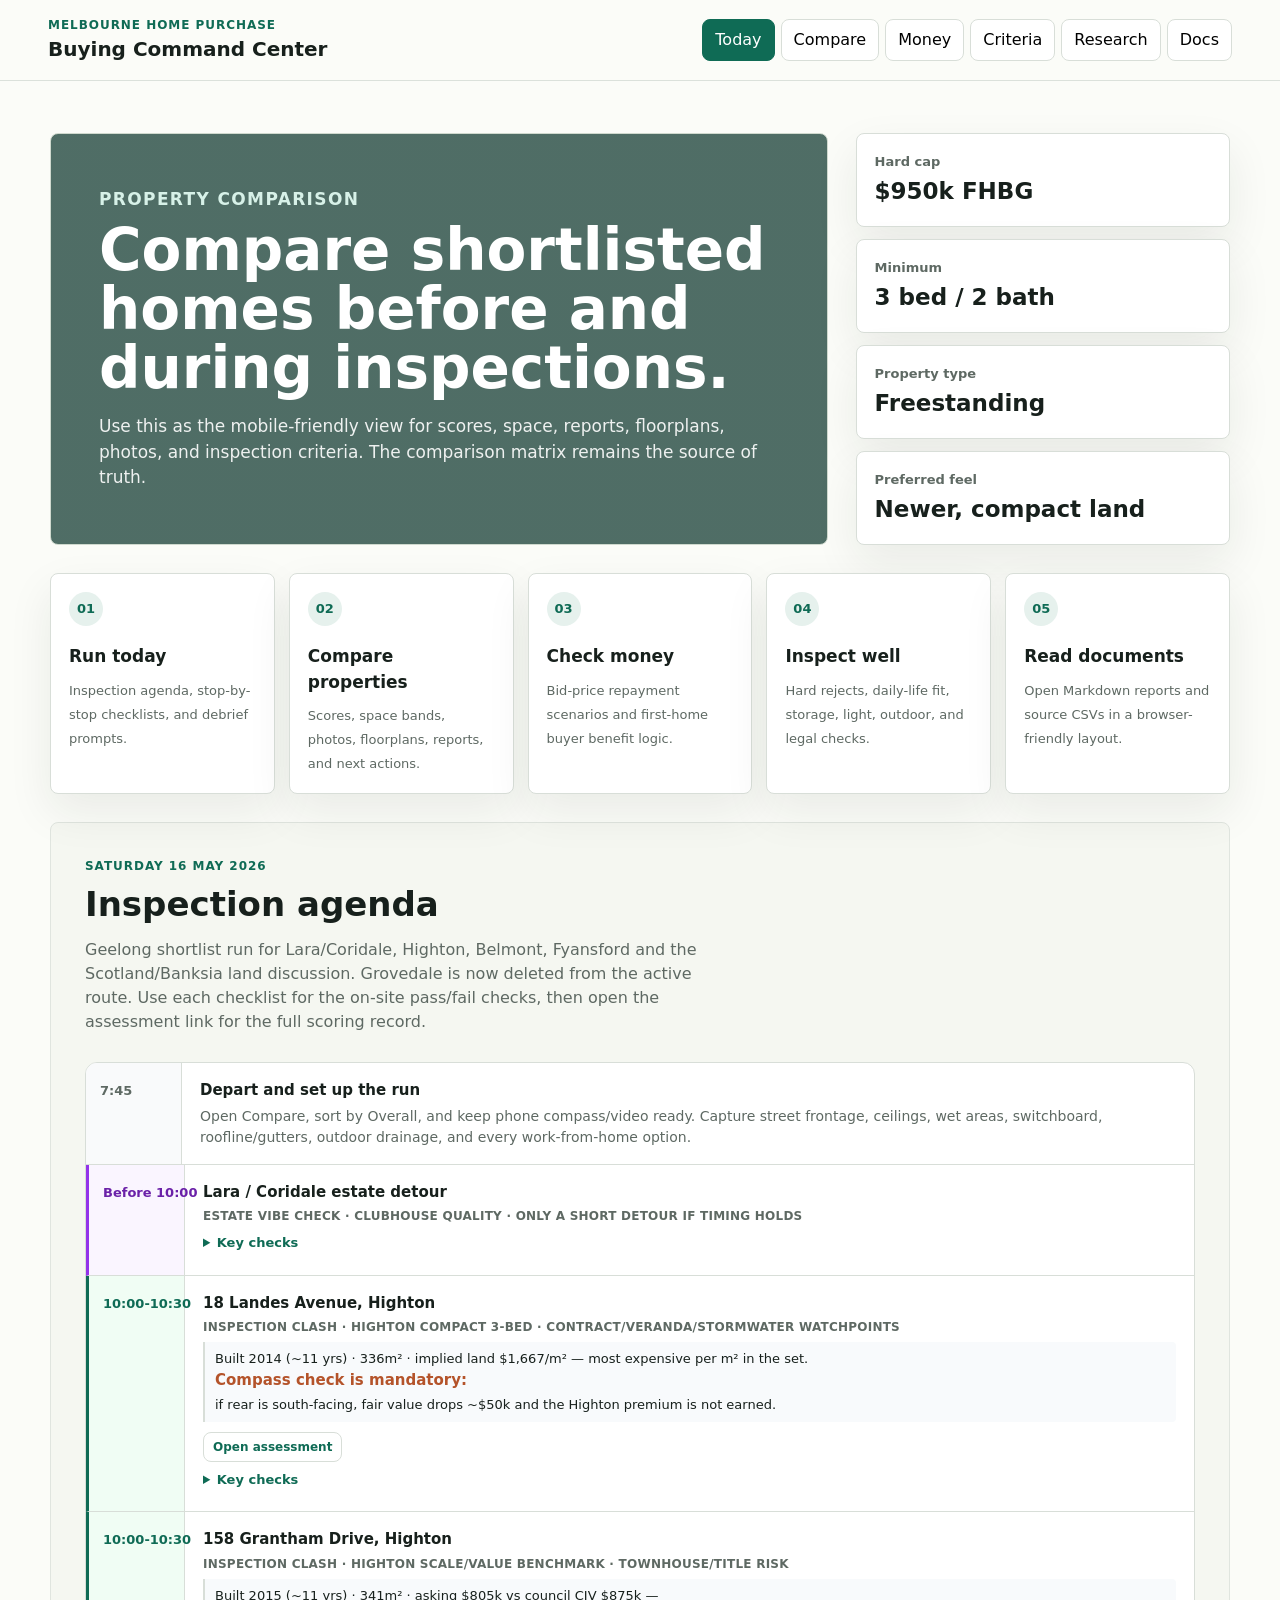
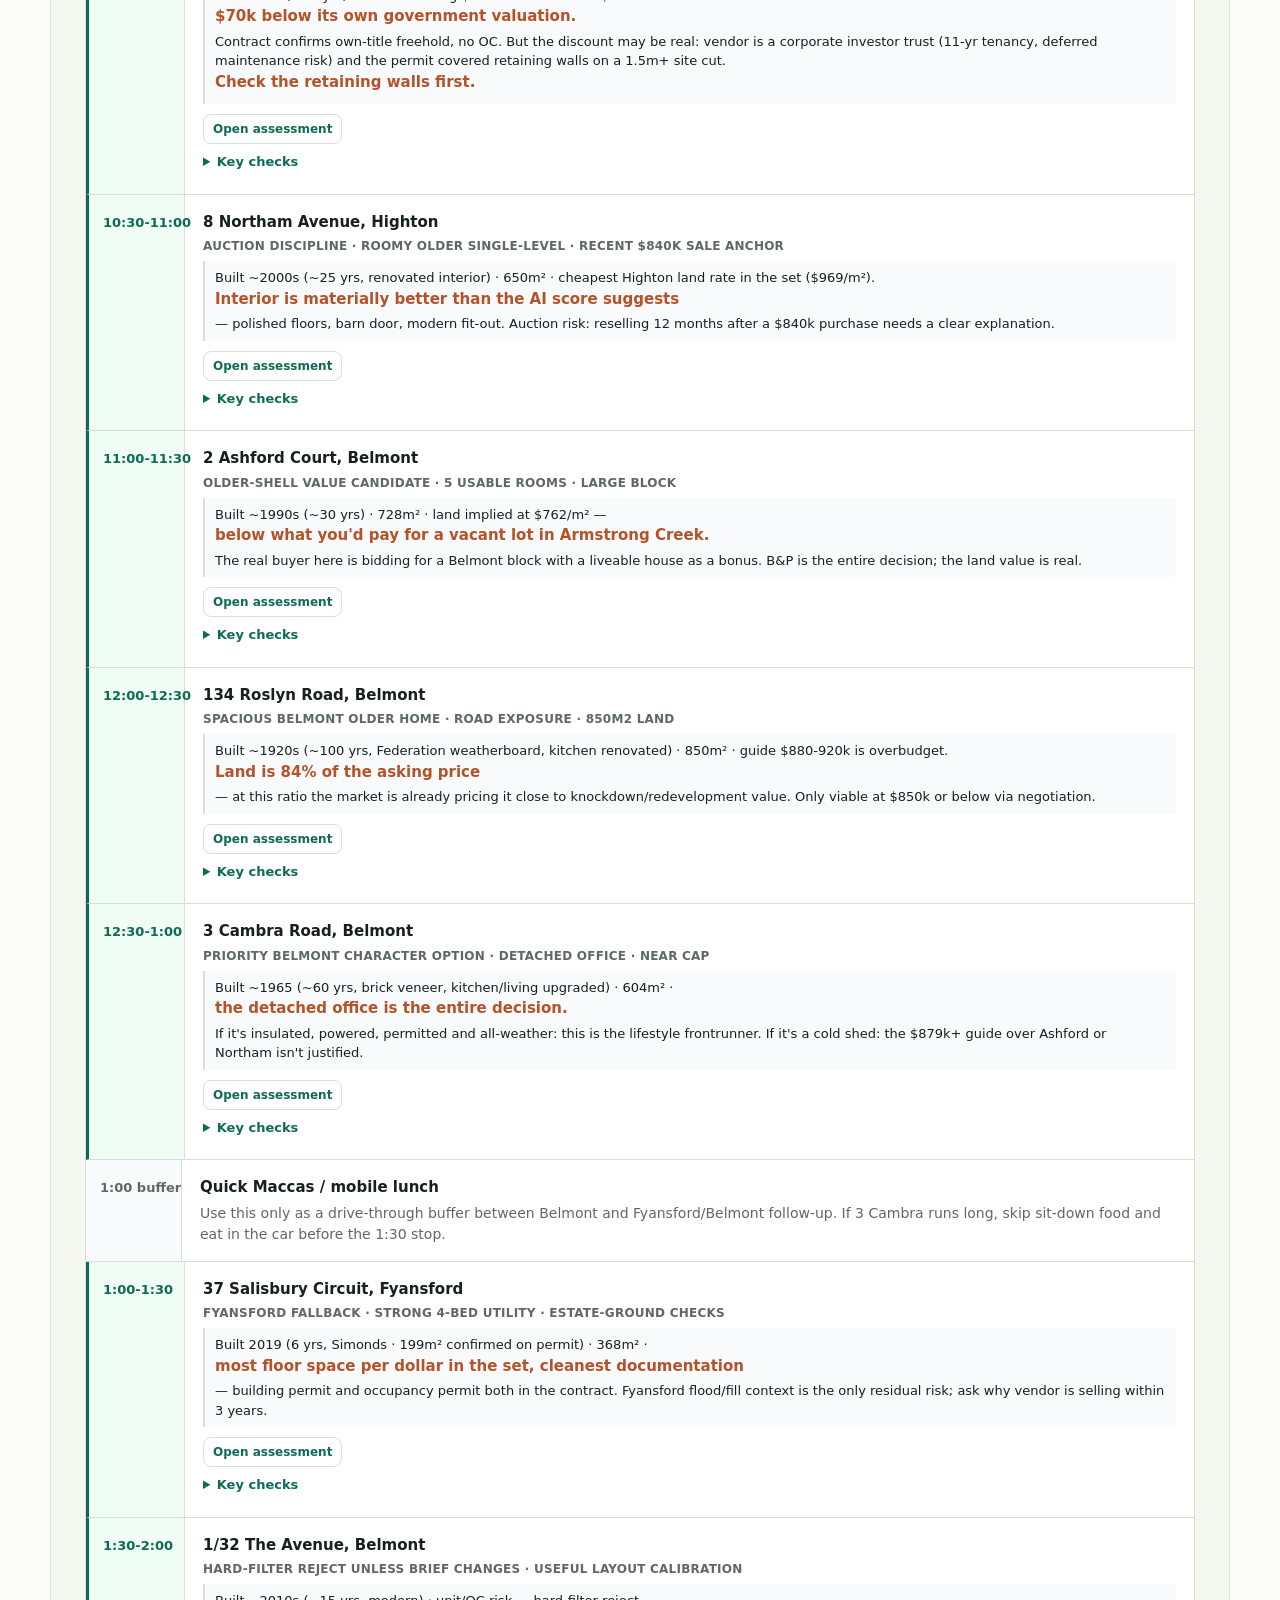
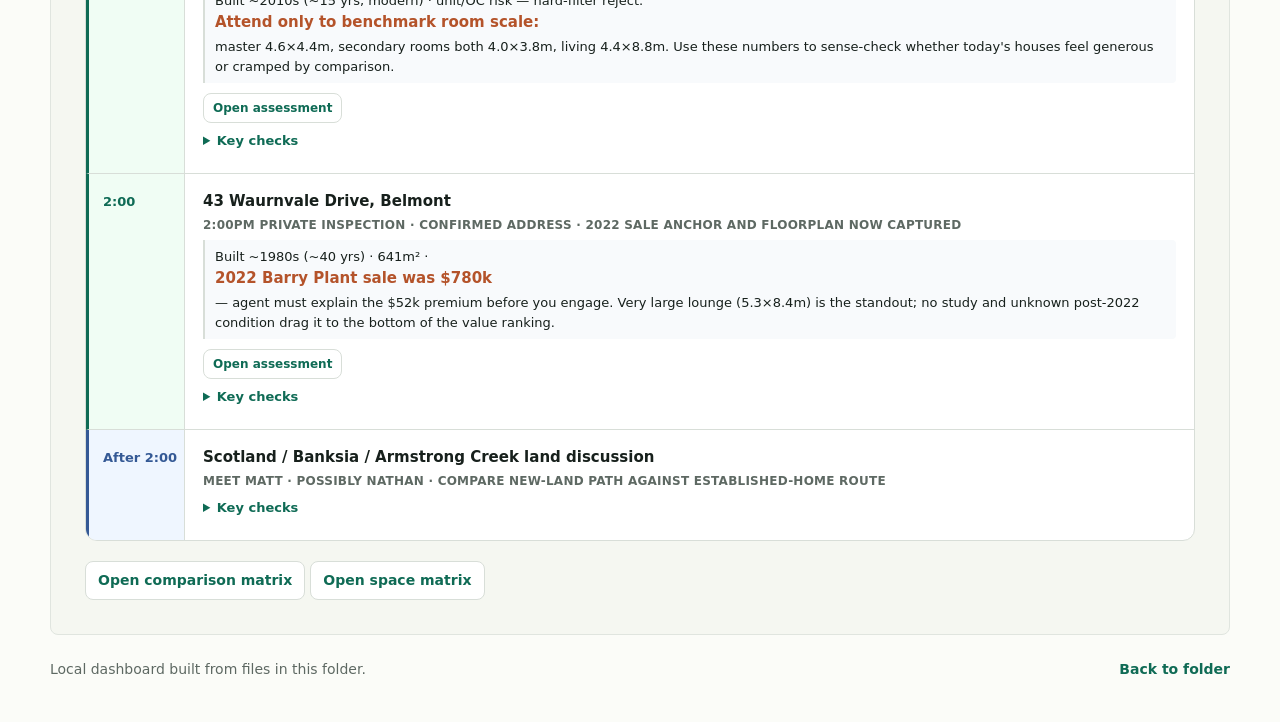
==== commit f0eaed9c: "Add Grantham deficiency hypothesis to report and agenda TL;DR Retaining wall condition (permit cover" ====
--- a/web/index.html
+++ b/web/index.html
@@ -140,7 +140,7 @@
             <div class="agenda-body">
               <strong>158 Grantham Drive, Highton</strong>
               <p class="agenda-tag">Inspection clash · Highton scale/value benchmark · townhouse/title risk</p>
-              <p class="agenda-tldr">Built 2015 (~11 yrs) · 341m² · asking $805k vs council CIV $875k — <strong>$70k below its own government valuation.</strong> "Townhouse" label is a Domain misclassification; contract confirms own-title freehold, no OC. Best value anomaly in today's set.</p>
+              <p class="agenda-tldr">Built 2015 (~11 yrs) · 341m² · asking $805k vs council CIV $875k — <strong>$70k below its own government valuation.</strong> Contract confirms own-title freehold, no OC. But the discount may be real: vendor is a corporate investor trust (11-yr tenancy, deferred maintenance risk) and the permit covered retaining walls on a 1.5m+ site cut. <strong>Check the retaining walls first.</strong></p>
               <button class="reader-button small" type="button" data-doc="../property-comparisons/158-grantham-drive-highton/report.md" data-title="158 Grantham Drive Assessment">Open assessment</button>
               <details>
                 <summary>Key checks</summary>
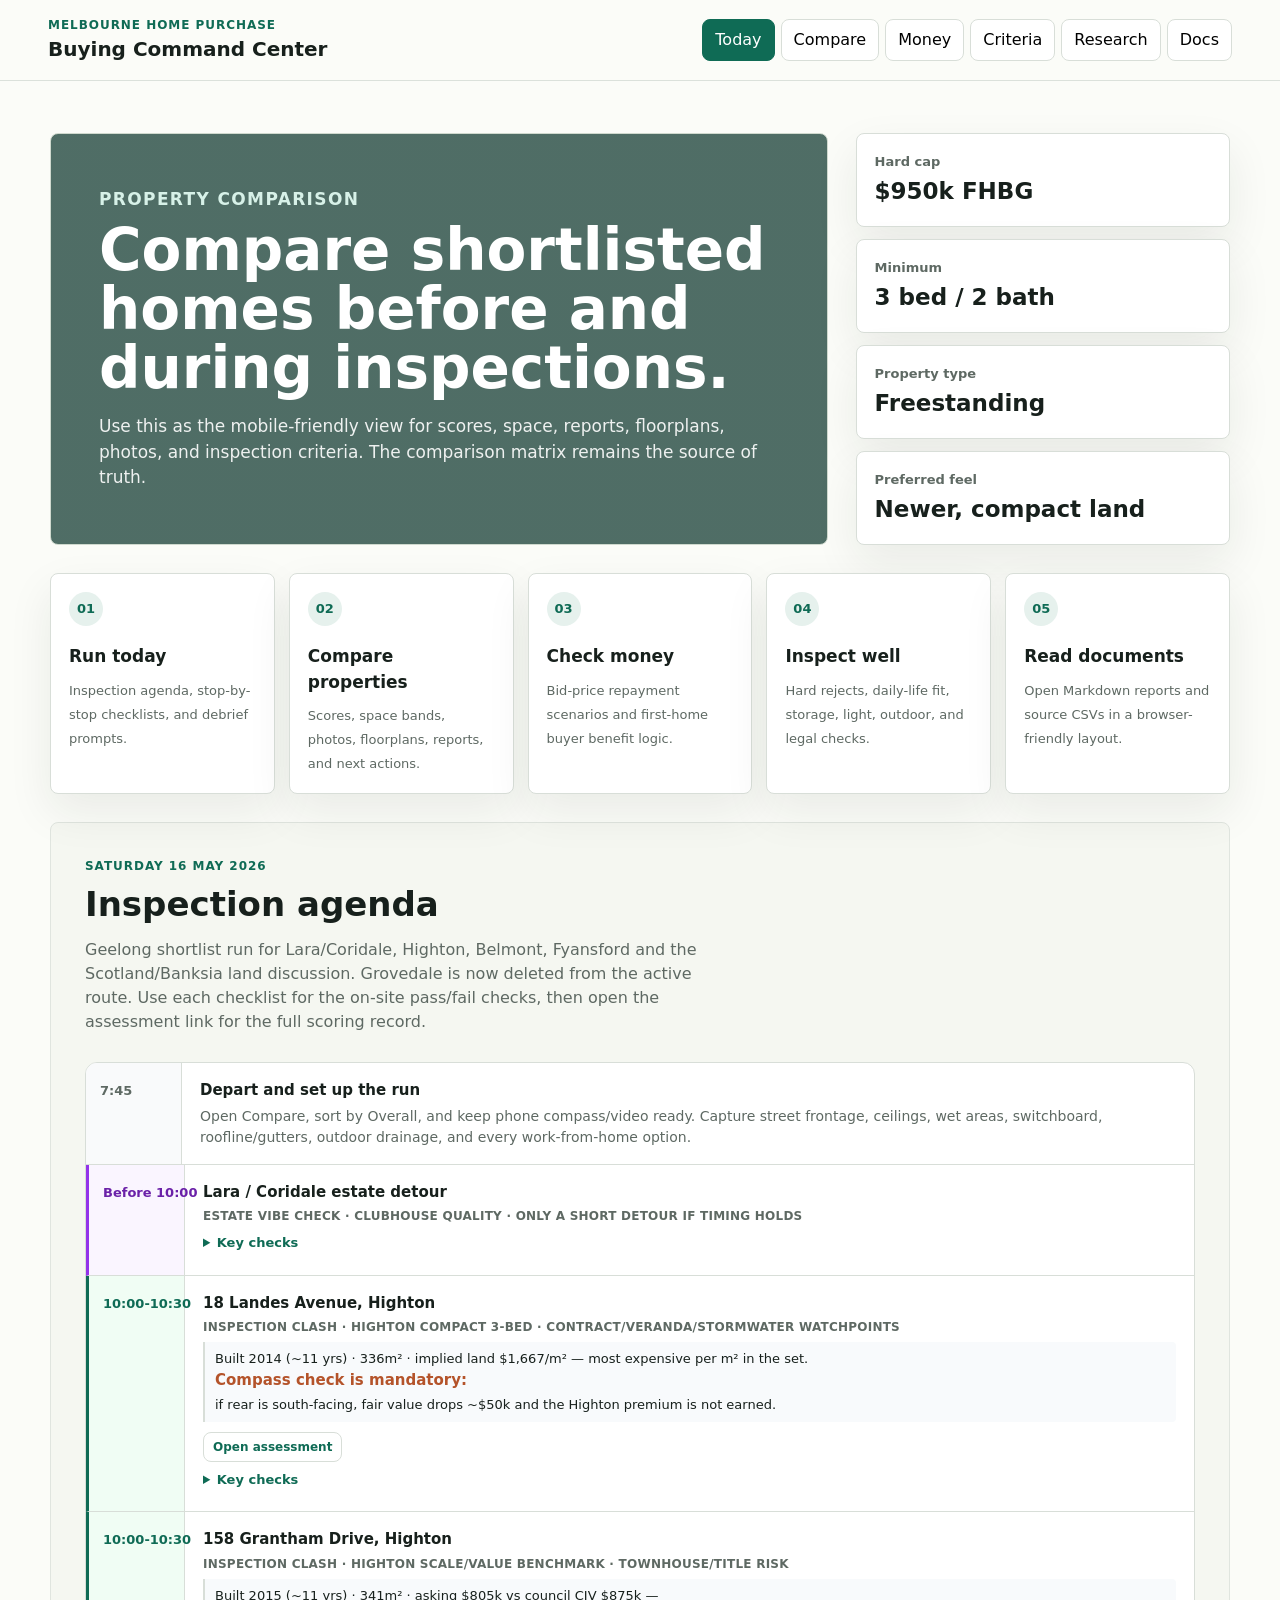
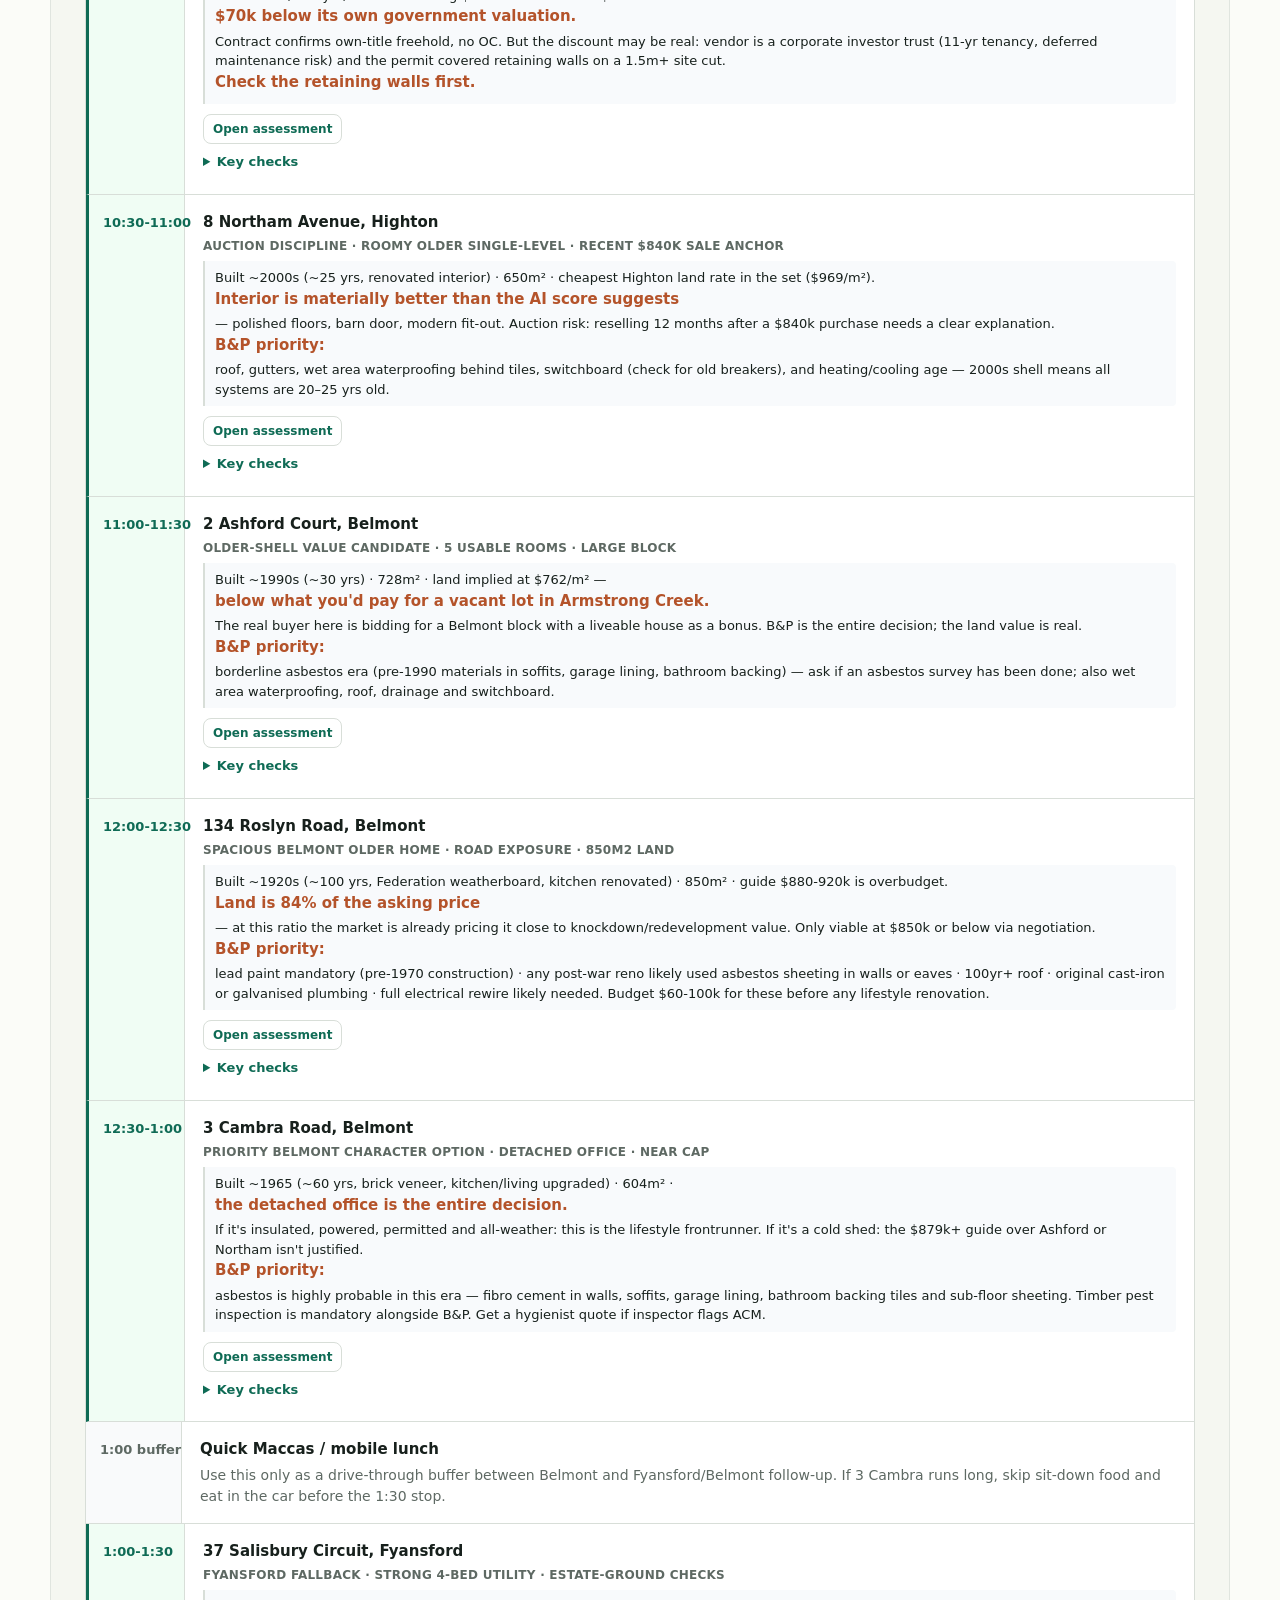
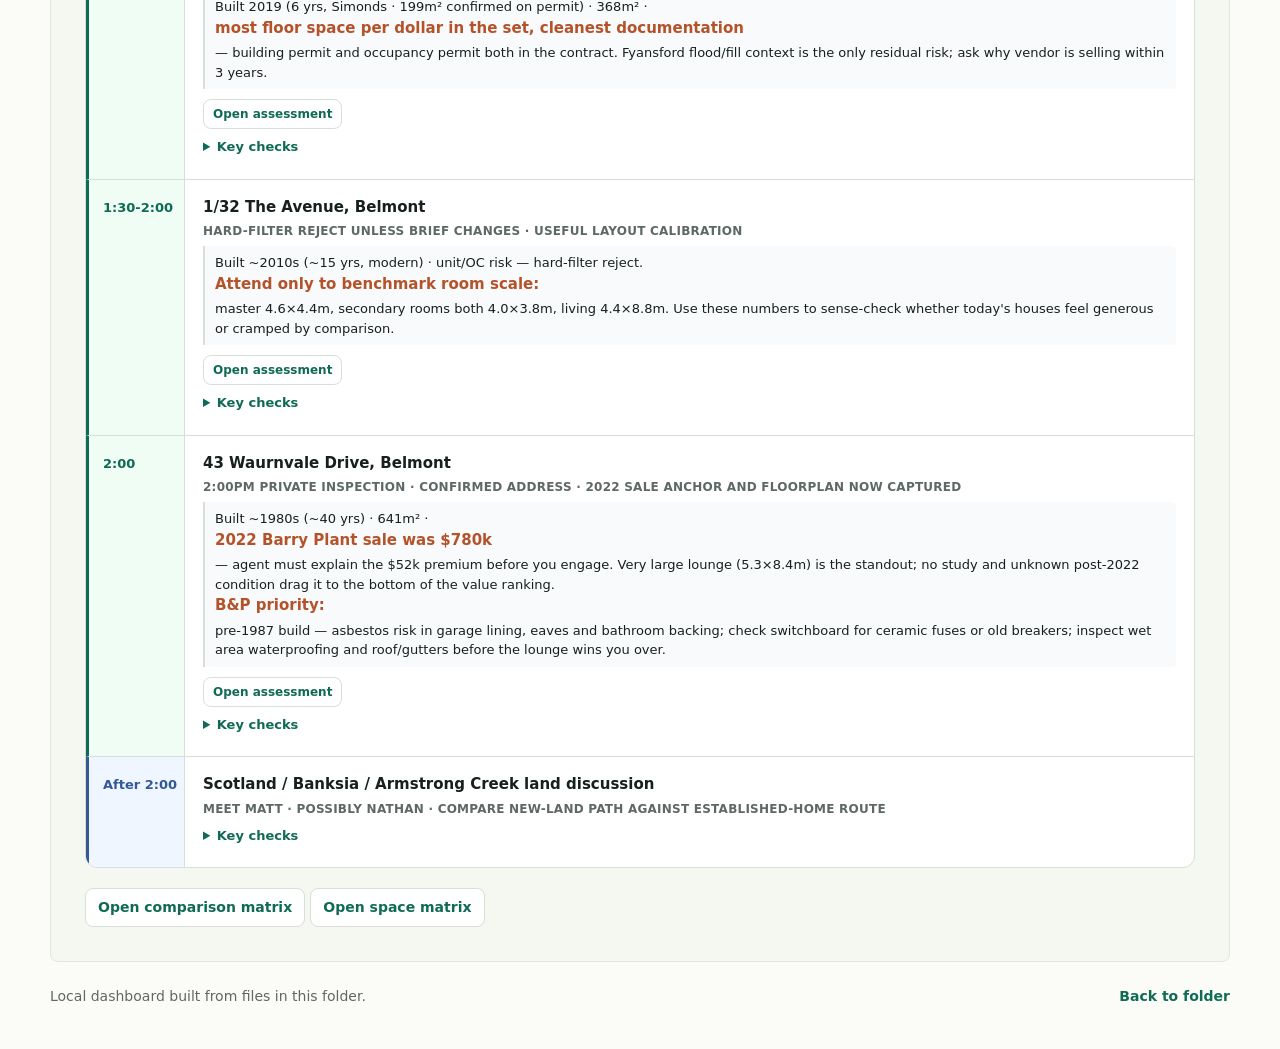
==== commit 47f4957d: "Add era-specific B&P priority focus to older-property agenda stops Roslyn (1920s): lead paint, post-" ====
--- a/web/index.html
+++ b/web/index.html
@@ -161,7 +161,7 @@
             <div class="agenda-body">
               <strong>8 Northam Avenue, Highton</strong>
               <p class="agenda-tag">Auction discipline · roomy older single-level · recent $840k sale anchor</p>
-              <p class="agenda-tldr">Built ~2000s (~25 yrs, renovated interior) · 650m² · cheapest Highton land rate in the set ($969/m²). <strong>Interior is materially better than the AI score suggests</strong> — polished floors, barn door, modern fit-out. Auction risk: reselling 12 months after a $840k purchase needs a clear explanation.</p>
+              <p class="agenda-tldr">Built ~2000s (~25 yrs, renovated interior) · 650m² · cheapest Highton land rate in the set ($969/m²). <strong>Interior is materially better than the AI score suggests</strong> — polished floors, barn door, modern fit-out. Auction risk: reselling 12 months after a $840k purchase needs a clear explanation. <strong>B&amp;P priority:</strong> roof, gutters, wet area waterproofing behind tiles, switchboard (check for old breakers), and heating/cooling age — 2000s shell means all systems are 20–25 yrs old.</p>
               <button class="reader-button small" type="button" data-doc="../property-comparisons/8-northam-avenue-highton/report.md" data-title="8 Northam Avenue Assessment">Open assessment</button>
               <details>
                 <summary>Key checks</summary>
@@ -182,7 +182,7 @@
             <div class="agenda-body">
               <strong>2 Ashford Court, Belmont</strong>
               <p class="agenda-tag">Older-shell value candidate · 5 usable rooms · large block</p>
-              <p class="agenda-tldr">Built ~1990s (~30 yrs) · 728m² · land implied at $762/m² — <strong>below what you'd pay for a vacant lot in Armstrong Creek.</strong> The real buyer here is bidding for a Belmont block with a liveable house as a bonus. B&amp;P is the entire decision; the land value is real.</p>
+              <p class="agenda-tldr">Built ~1990s (~30 yrs) · 728m² · land implied at $762/m² — <strong>below what you'd pay for a vacant lot in Armstrong Creek.</strong> The real buyer here is bidding for a Belmont block with a liveable house as a bonus. B&amp;P is the entire decision; the land value is real. <strong>B&amp;P priority:</strong> borderline asbestos era (pre-1990 materials in soffits, garage lining, bathroom backing) — ask if an asbestos survey has been done; also wet area waterproofing, roof, drainage and switchboard.</p>
               <button class="reader-button small" type="button" data-doc="../property-comparisons/2-ashford-court-belmont/report.md" data-title="2 Ashford Court Assessment">Open assessment</button>
               <details>
                 <summary>Key checks</summary>
@@ -203,7 +203,7 @@
             <div class="agenda-body">
               <strong>134 Roslyn Road, Belmont</strong>
               <p class="agenda-tag">Spacious Belmont older home · road exposure · 850m2 land</p>
-              <p class="agenda-tldr">Built ~1920s (~100 yrs, Federation weatherboard, kitchen renovated) · 850m² · guide $880-920k is overbudget. <strong>Land is 84% of the asking price</strong> — at this ratio the market is already pricing it close to knockdown/redevelopment value. Only viable at $850k or below via negotiation.</p>
+              <p class="agenda-tldr">Built ~1920s (~100 yrs, Federation weatherboard, kitchen renovated) · 850m² · guide $880-920k is overbudget. <strong>Land is 84% of the asking price</strong> — at this ratio the market is already pricing it close to knockdown/redevelopment value. Only viable at $850k or below via negotiation. <strong>B&amp;P priority:</strong> lead paint mandatory (pre-1970 construction) · any post-war reno likely used asbestos sheeting in walls or eaves · 100yr+ roof · original cast-iron or galvanised plumbing · full electrical rewire likely needed. Budget $60-100k for these before any lifestyle renovation.</p>
               <button class="reader-button small" type="button" data-doc="../property-comparisons/134-roslyn-road-belmont/report.md" data-title="134 Roslyn Road Assessment">Open assessment</button>
               <details>
                 <summary>Key checks</summary>
@@ -224,7 +224,7 @@
             <div class="agenda-body">
               <strong>3 Cambra Road, Belmont</strong>
               <p class="agenda-tag">Priority Belmont character option · detached office · near cap</p>
-              <p class="agenda-tldr">Built ~1965 (~60 yrs, brick veneer, kitchen/living upgraded) · 604m² · <strong>the detached office is the entire decision.</strong> If it's insulated, powered, permitted and all-weather: this is the lifestyle frontrunner. If it's a cold shed: the $879k+ guide over Ashford or Northam isn't justified.</p>
+              <p class="agenda-tldr">Built ~1965 (~60 yrs, brick veneer, kitchen/living upgraded) · 604m² · <strong>the detached office is the entire decision.</strong> If it's insulated, powered, permitted and all-weather: this is the lifestyle frontrunner. If it's a cold shed: the $879k+ guide over Ashford or Northam isn't justified. <strong>B&amp;P priority:</strong> asbestos is highly probable in this era — fibro cement in walls, soffits, garage lining, bathroom backing tiles and sub-floor sheeting. Timber pest inspection is mandatory alongside B&amp;P. Get a hygienist quote if inspector flags ACM.</p>
               <button class="reader-button small" type="button" data-doc="../property-comparisons/3-cambra-road-belmont/report.md" data-title="3 Cambra Road Assessment">Open assessment</button>
               <details>
                 <summary>Key checks</summary>
@@ -295,7 +295,7 @@
             <div class="agenda-body">
               <strong>43 Waurnvale Drive, Belmont</strong>
               <p class="agenda-tag">2:00pm private inspection · confirmed address · 2022 sale anchor and floorplan now captured</p>
-              <p class="agenda-tldr">Built ~1980s (~40 yrs) · 641m² · <strong>2022 Barry Plant sale was $780k</strong> — agent must explain the $52k premium before you engage. Very large lounge (5.3×8.4m) is the standout; no study and unknown post-2022 condition drag it to the bottom of the value ranking.</p>
+              <p class="agenda-tldr">Built ~1980s (~40 yrs) · 641m² · <strong>2022 Barry Plant sale was $780k</strong> — agent must explain the $52k premium before you engage. Very large lounge (5.3×8.4m) is the standout; no study and unknown post-2022 condition drag it to the bottom of the value ranking. <strong>B&amp;P priority:</strong> pre-1987 build — asbestos risk in garage lining, eaves and bathroom backing; check switchboard for ceramic fuses or old breakers; inspect wet area waterproofing and roof/gutters before the lounge wins you over.</p>
               <button class="reader-button small" type="button" data-doc="../property-comparisons/43-waurnvale-drive-belmont/report.md" data-title="43 Waurnvale Drive Assessment">Open assessment</button>
               <details>
                 <summary>Key checks</summary>
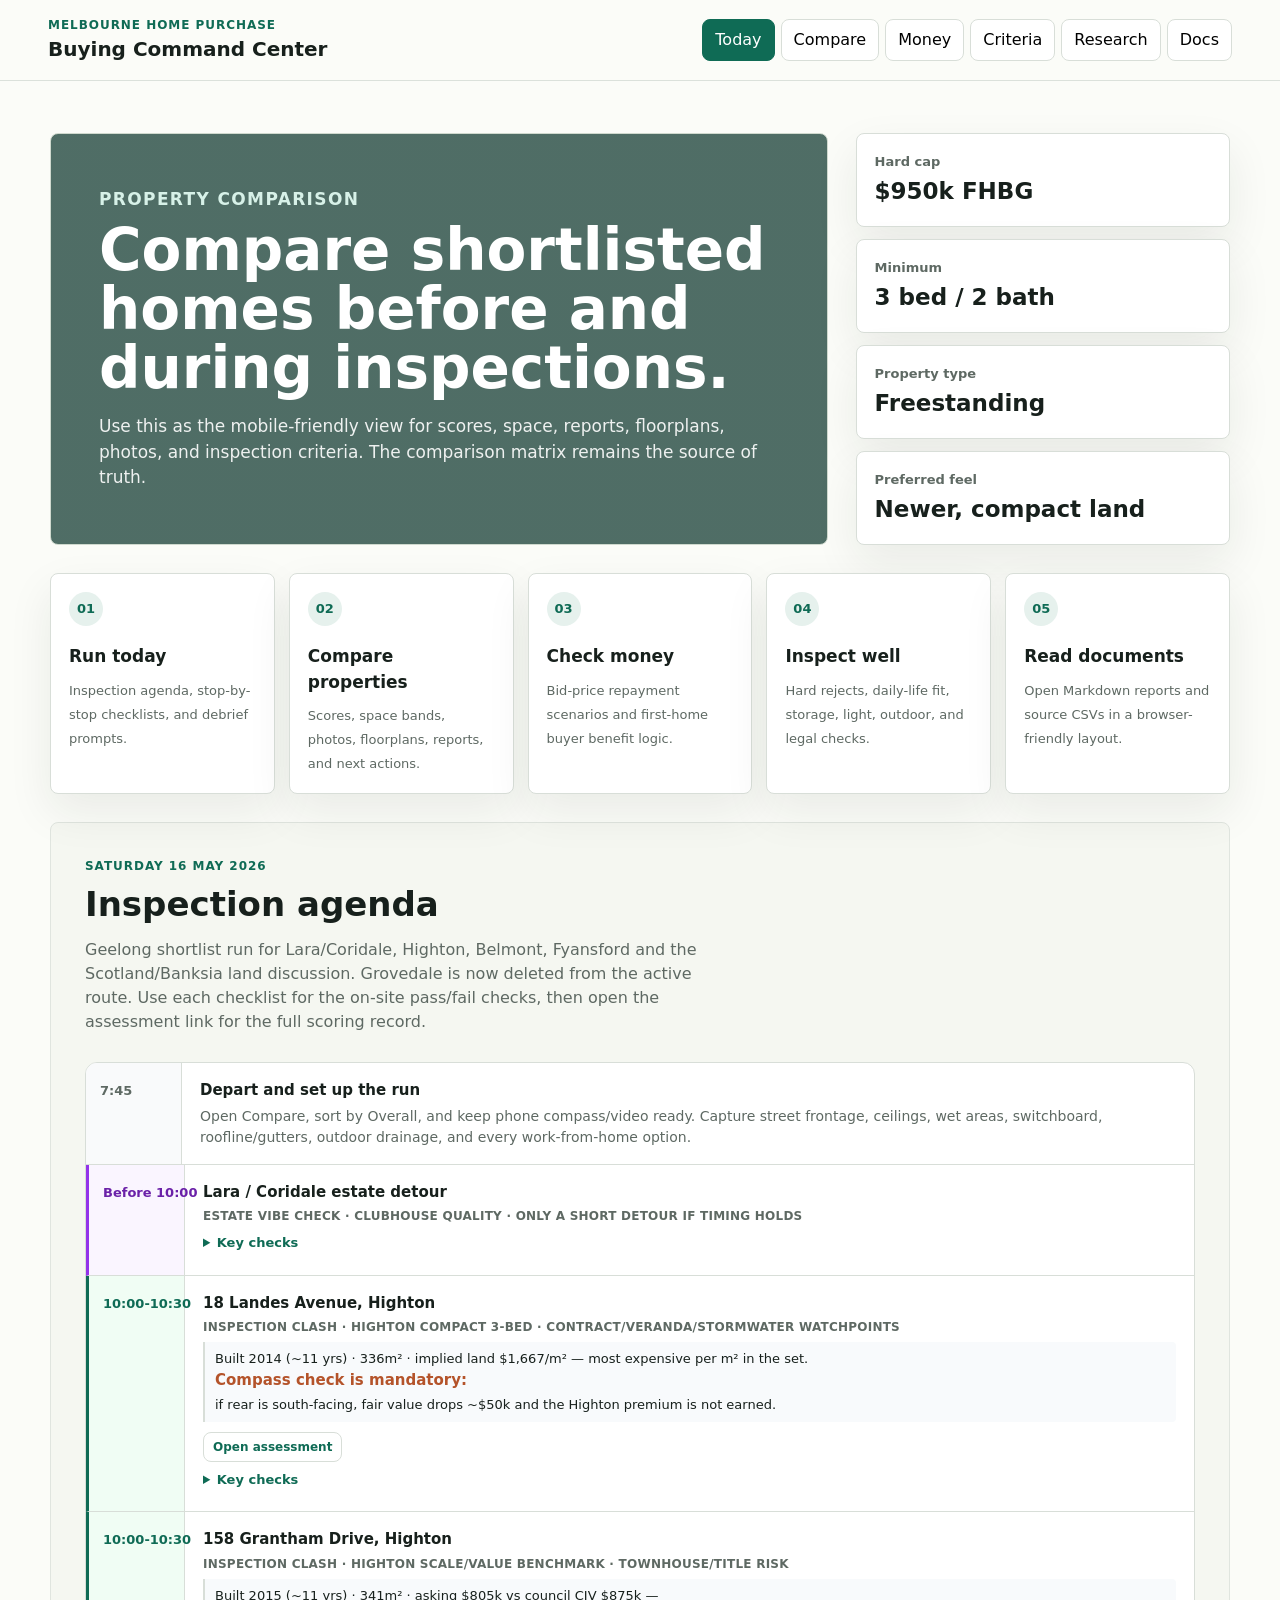
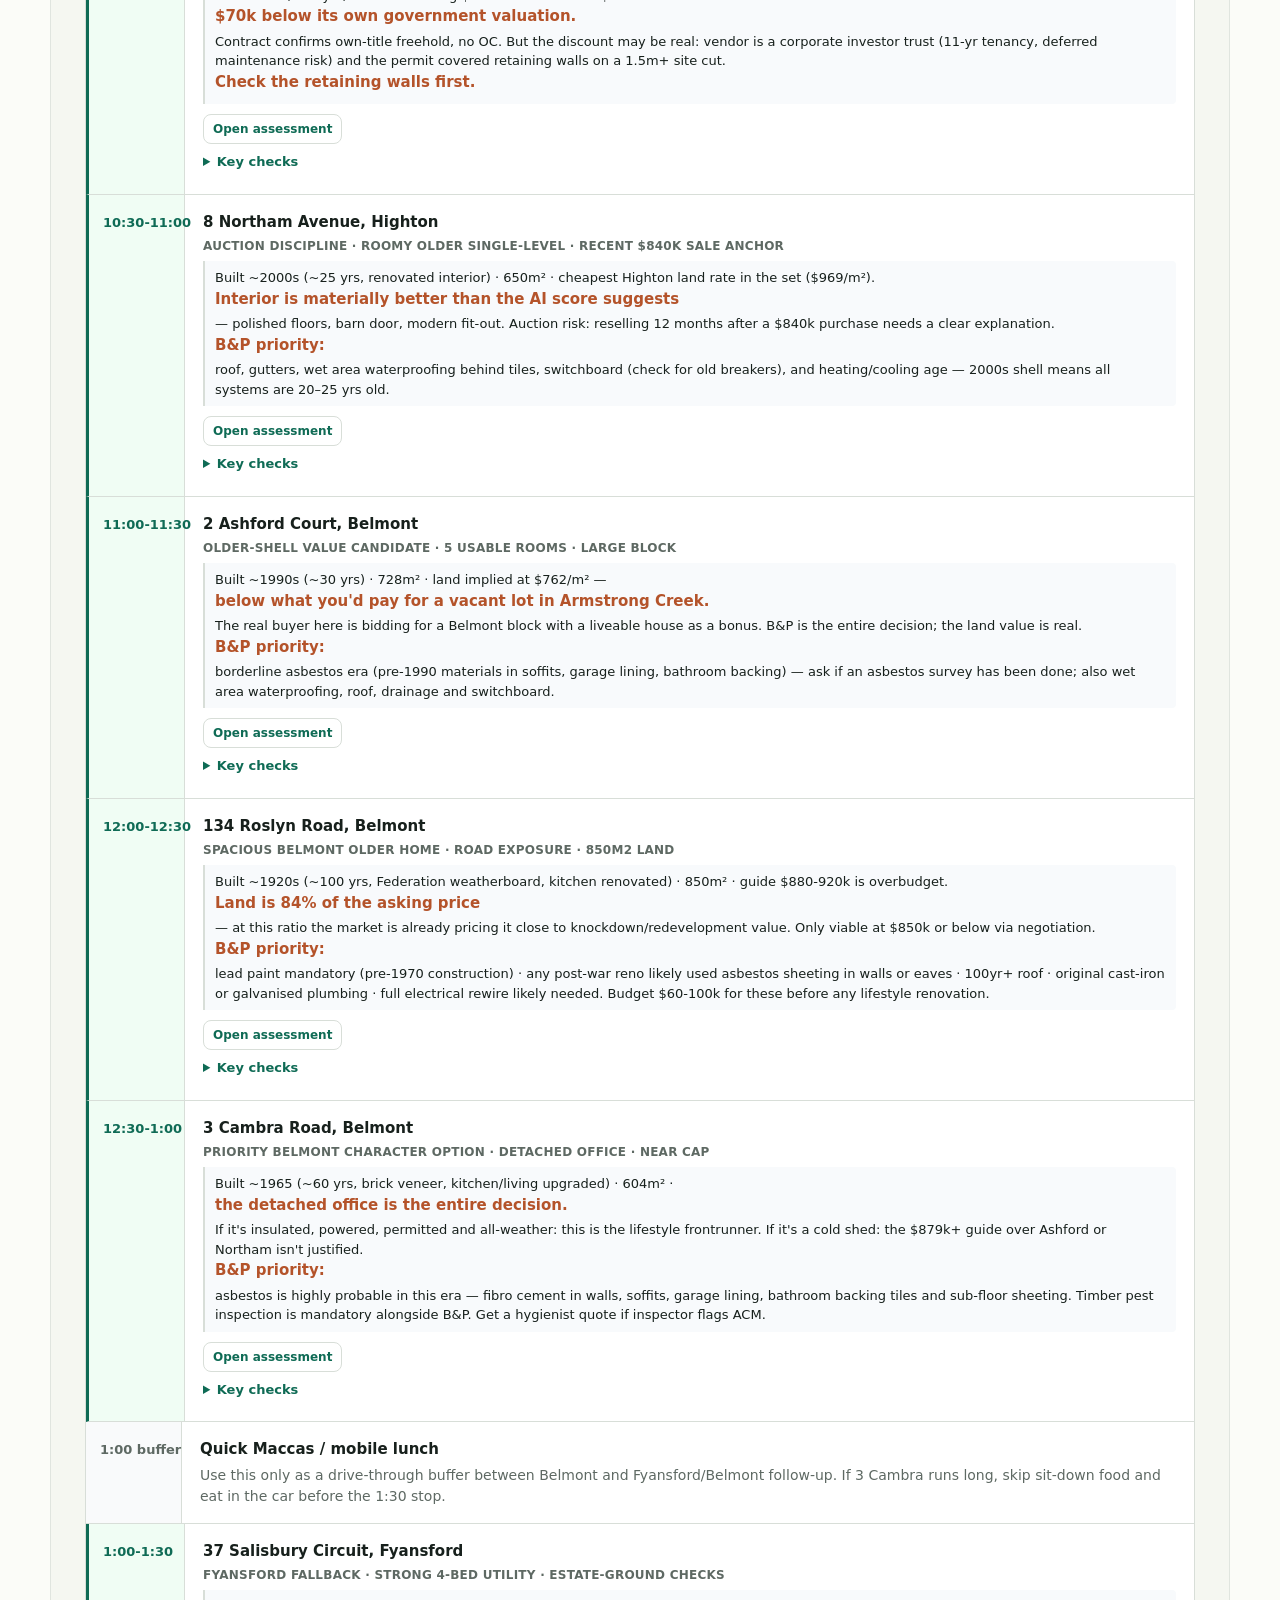
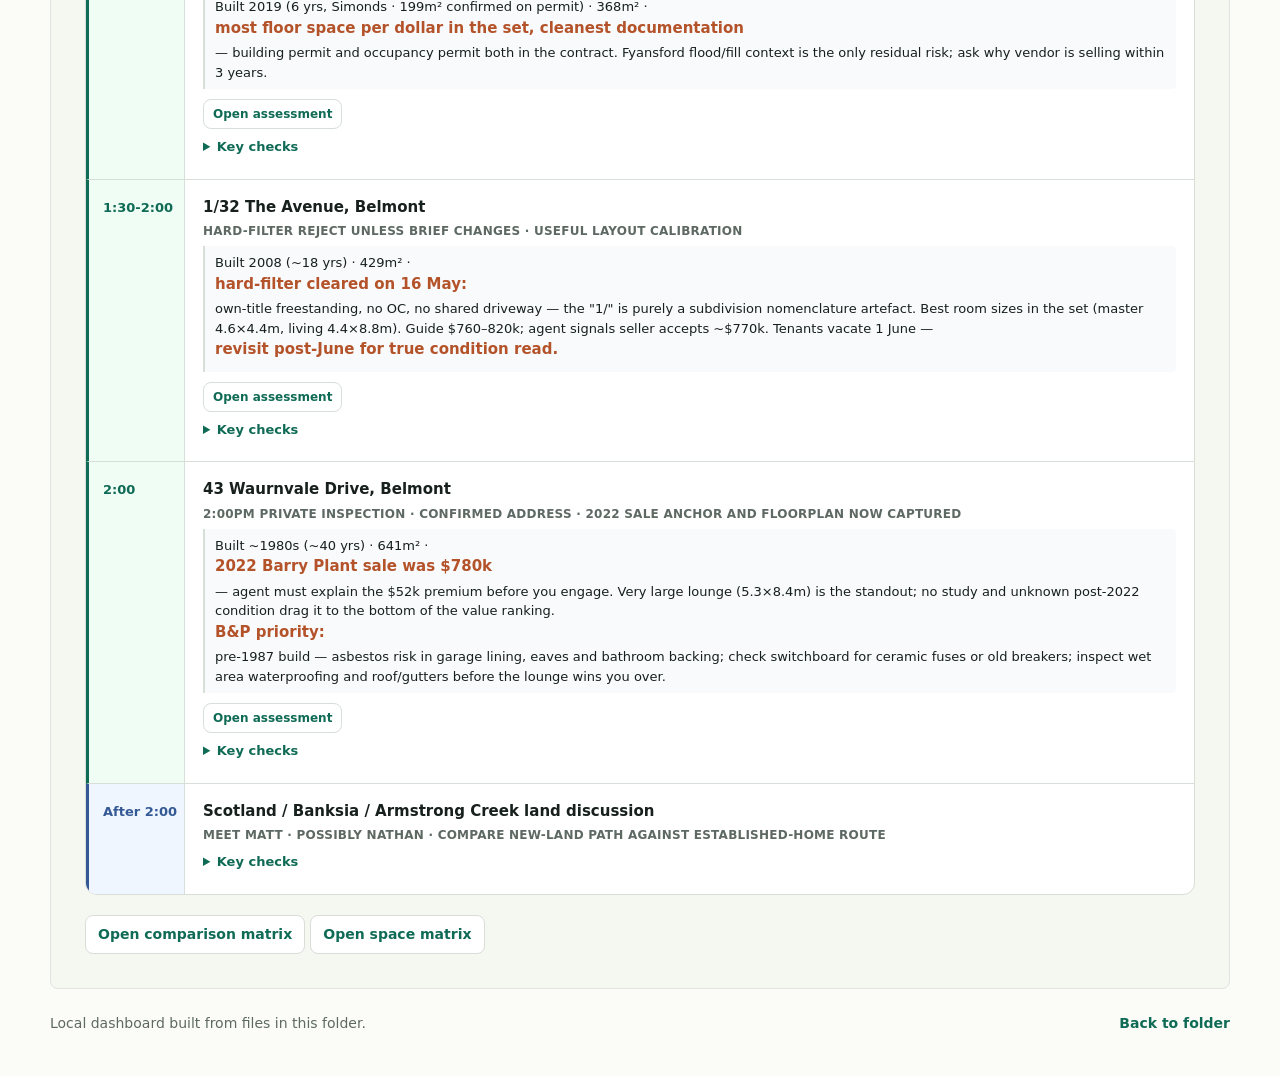
==== commit 6df185c8: "Clear Avenue hard-filter; add in-person; update Cambra offer strategy + agenda 1/32 The Avenue: hard" ====
--- a/web/index.html
+++ b/web/index.html
@@ -274,7 +274,7 @@
             <div class="agenda-body">
               <strong>1/32 The Avenue, Belmont</strong>
               <p class="agenda-tag">Hard-filter reject unless brief changes · useful layout calibration</p>
-              <p class="agenda-tldr">Built ~2010s (~15 yrs, modern) · unit/OC risk — hard-filter reject. <strong>Attend only to benchmark room scale:</strong> master 4.6×4.4m, secondary rooms both 4.0×3.8m, living 4.4×8.8m. Use these numbers to sense-check whether today's houses feel generous or cramped by comparison.</p>
+              <p class="agenda-tldr">Built 2008 (~18 yrs) · 429m² · <strong>hard-filter cleared on 16 May:</strong> own-title freestanding, no OC, no shared driveway — the "1/" is purely a subdivision nomenclature artefact. Best room sizes in the set (master 4.6×4.4m, living 4.4×8.8m). Guide $760–820k; agent signals seller accepts ~$770k. Tenants vacate 1 June — <strong>revisit post-June for true condition read.</strong></p>
               <button class="reader-button small" type="button" data-doc="../property-comparisons/1-32-the-avenue-belmont/report.md" data-title="1/32 The Avenue Assessment">Open assessment</button>
               <details>
                 <summary>Key checks</summary>
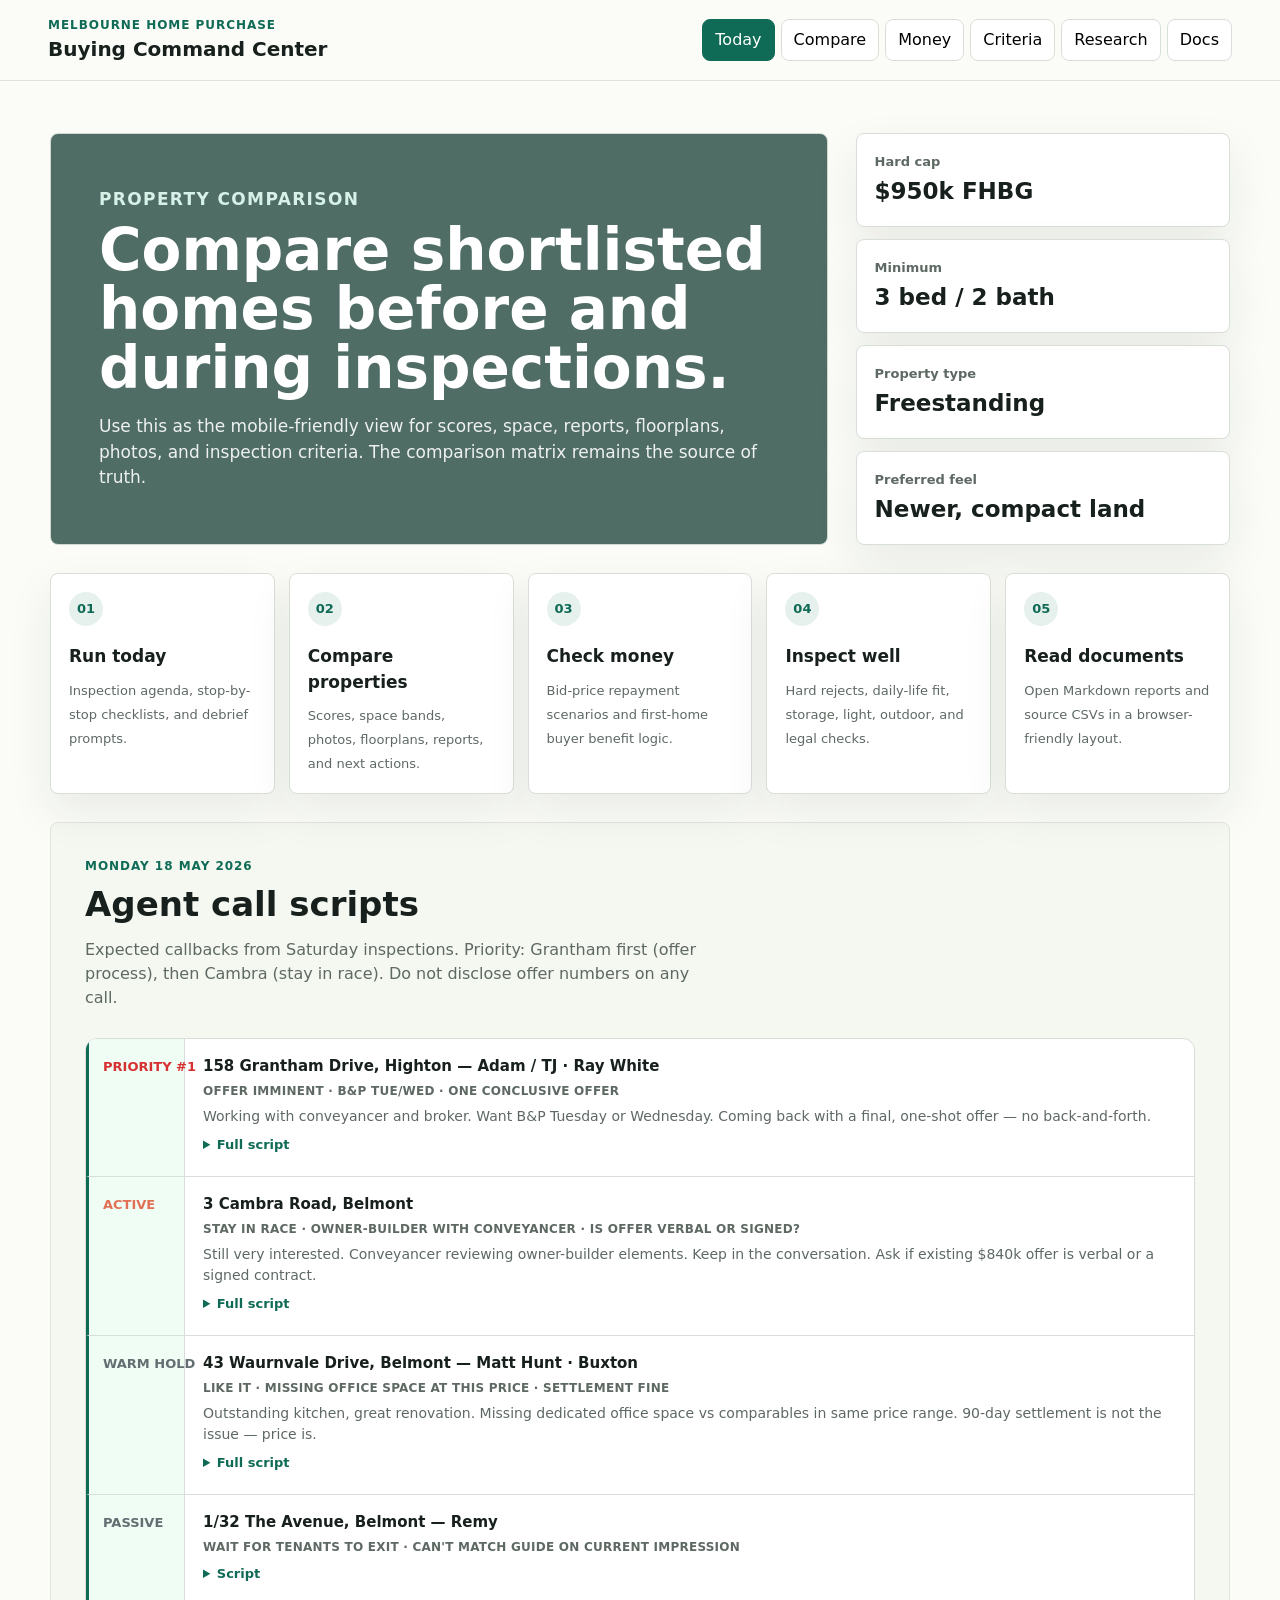
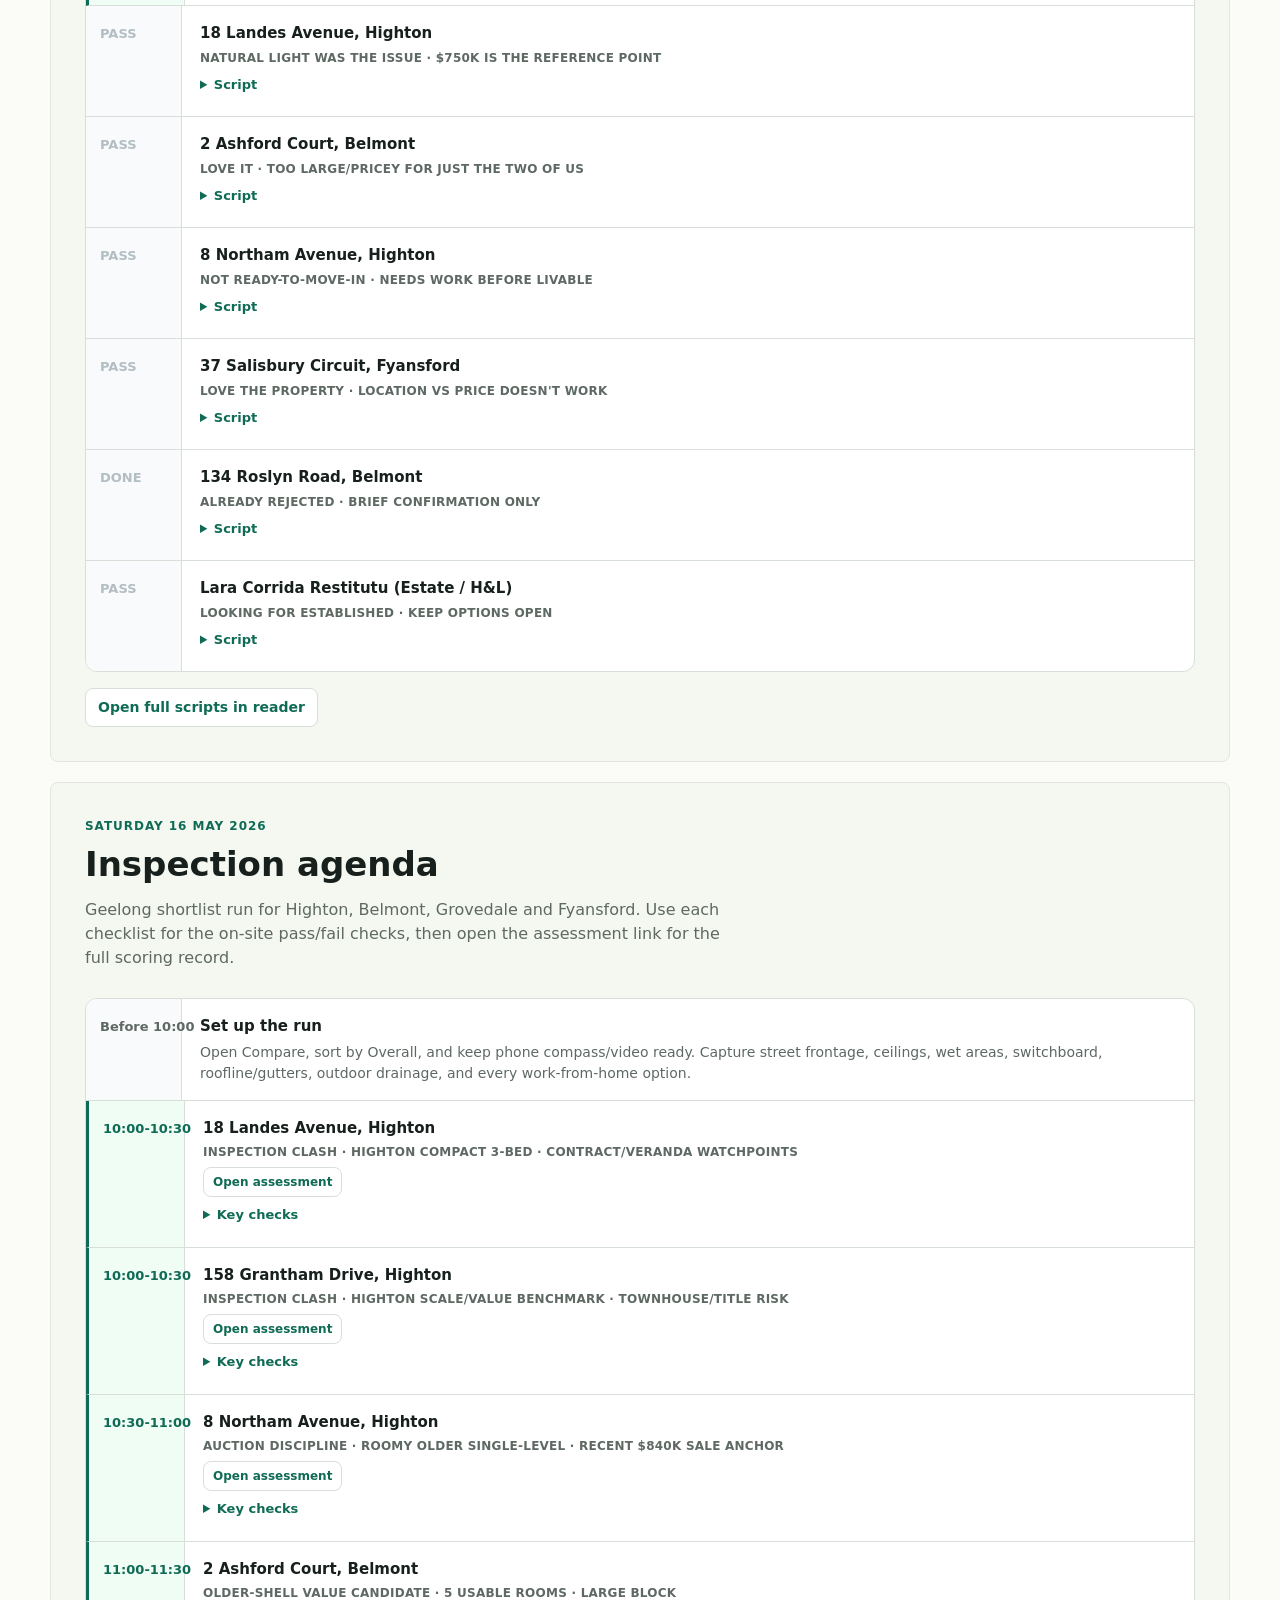
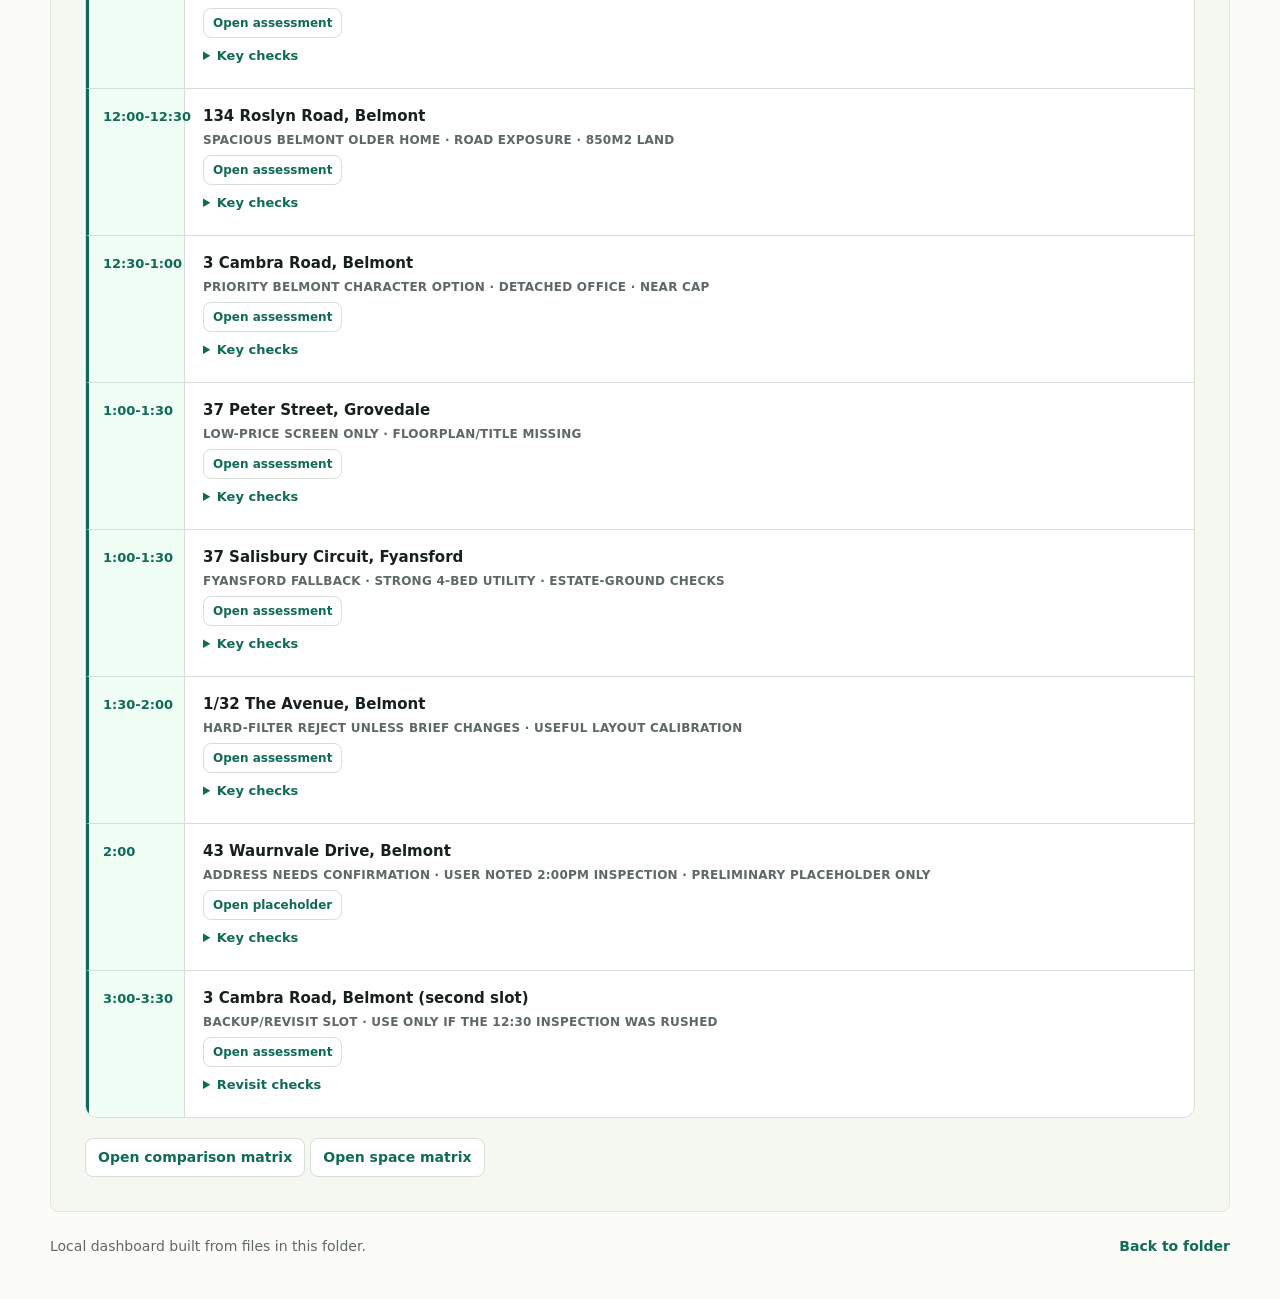
==== commit 2cd29861: "Add agent call scripts for 18 May 2026 - New Today view section: agent-calls with priority-ordered s" ====
--- a/web/index.html
+++ b/web/index.html
@@ -14,7 +14,7 @@
         <h1>Buying Command Center</h1>
       </div>
       <nav aria-label="Workspace">
-        <button class="workspace-tab active" type="button" data-view="today" data-default-section="agenda">Today</button>
+        <button class="workspace-tab active" type="button" data-view="today" data-default-section="agent-calls">Today</button>
         <button class="workspace-tab" type="button" data-view="compare" data-default-section="properties">Compare</button>
         <button class="workspace-tab" type="button" data-view="money" data-default-section="bidding">Money</button>
         <button class="workspace-tab" type="button" data-view="criteria" data-default-section="criteria">Criteria</button>
@@ -81,53 +81,178 @@
         </a>
       </section>
 
+      <section id="agent-calls" class="section-band agenda-section" data-workspace="today">
+        <div class="section-heading">
+          <p class="eyebrow">Monday 18 May 2026</p>
+          <h2>Agent call scripts</h2>
+          <p class="section-intro">Expected callbacks from Saturday inspections. Priority: Grantham first (offer process), then Cambra (stay in race). Do not disclose offer numbers on any call.</p>
+        </div>
+
+        <div class="agenda-list">
+
+          <div class="agenda-stop agenda-inspect">
+            <div class="agenda-time" style="color:#d63031;font-weight:700">PRIORITY #1</div>
+            <div class="agenda-body">
+              <strong>158 Grantham Drive, Highton — Adam / TJ · Ray White</strong>
+              <p class="agenda-tag">Offer imminent · B&amp;P Tue/Wed · one conclusive offer</p>
+              <p>Working with conveyancer and broker. Want B&amp;P Tuesday or Wednesday. Coming back with a final, one-shot offer — no back-and-forth.</p>
+              <details>
+                <summary>Full script</summary>
+                <p><em>"Hi Adam/TJ — yes, this is actively at the top of our list. I've spoken to my conveyancer and am going through the contract with them. Finance is being sorted with the broker. I want to make you a conclusive, final offer so I'm doing the preparation properly. Part of that is the building and pest inspection — can we look at Tuesday or Wednesday for access? The intent is simple: we want to seal this deal and move forward. I'll be coming back with a clean offer once I've got the B&amp;P and conveyancer sign-off."</em></p>
+                <p><strong>If they push on urgency:</strong> <em>"Give us until Wednesday/Thursday and we'll come back with something conclusive. Not asking for weeks — just enough time to commit cleanly."</em></p>
+                <p style="color:#d63031"><strong>Do NOT disclose offer number on this call.</strong></p>
+              </details>
+            </div>
+          </div>
+
+          <div class="agenda-stop agenda-inspect">
+            <div class="agenda-time" style="color:#e17055;font-weight:700">ACTIVE</div>
+            <div class="agenda-body">
+              <strong>3 Cambra Road, Belmont</strong>
+              <p class="agenda-tag">Stay in race · owner-builder with conveyancer · is offer verbal or signed?</p>
+              <p>Still very interested. Conveyancer reviewing owner-builder elements. Keep in the conversation. Ask if existing $840k offer is verbal or a signed contract.</p>
+              <details>
+                <summary>Full script</summary>
+                <p><em>"We're still very much interested in Cambra — the price range is right and it's one of the best properties we've seen. One thing we've flagged with our conveyancer is the owner-builder elements in the contract — not a dealbreaker, but they need to formally review it before we can commit. We've redirected it to them and are waiting on their position."</em></p>
+                <p><em>"Can I ask — the $840,000 offer you mentioned: is that a verbal offer or a signed contract from the buyer? I just want to understand what I'm working against."</em></p>
+                <p><em>"Keep me posted. We want to remain in the conversation."</em></p>
+              </details>
+            </div>
+          </div>
+
+          <div class="agenda-stop agenda-inspect">
+            <div class="agenda-time" style="color:#636e72;font-weight:700">WARM HOLD</div>
+            <div class="agenda-body">
+              <strong>43 Waurnvale Drive, Belmont — Matt Hunt · Buxton</strong>
+              <p class="agenda-tag">Like it · missing office space at this price · settlement fine</p>
+              <p>Outstanding kitchen, great renovation. Missing dedicated office space vs comparables in same price range. 90-day settlement is not the issue — price is.</p>
+              <details>
+                <summary>Full script</summary>
+                <p><em>"We genuinely enjoyed the inspection — the kitchen was outstanding and the renovation is clearly quality work. The one thing that keeps coming up when we compare properties in this price range is dedicated office space. We both work from home, and other properties we're looking at in the same range have a built-in study or garden structure that gives us that separation. That's the gap we're feeling here."</em></p>
+                <p><em>"I want to be clear: the 90-day settlement works perfectly for us — that's not a concern at all. It's purely price versus what we get for that price. We haven't ruled it out — please do keep us posted."</em></p>
+              </details>
+            </div>
+          </div>
+
+          <div class="agenda-stop agenda-inspect">
+            <div class="agenda-time" style="color:#636e72;font-weight:700">PASSIVE</div>
+            <div class="agenda-body">
+              <strong>1/32 The Avenue, Belmont — Remy</strong>
+              <p class="agenda-tag">Wait for tenants to exit · can't match guide on current impression</p>
+              <details>
+                <summary>Script</summary>
+                <p><em>"With the tenants in the property, we're finding it hard to make a proper assessment. Our honest read is that at the current price guide, we'd struggle to justify it based on what we saw. But we're open to reassessing once the tenants have moved out. Would you let us know when that happens?"</em></p>
+              </details>
+            </div>
+          </div>
+
+          <div class="agenda-stop agenda-travel">
+            <div class="agenda-time" style="color:#b2bec3;font-weight:700">PASS</div>
+            <div class="agenda-body">
+              <strong>18 Landes Avenue, Highton</strong>
+              <p class="agenda-tag">Natural light was the issue · $750k is the reference point</p>
+              <details>
+                <summary>Script</summary>
+                <p><em>"Natural light is really important to us and that was the one thing we felt was constrained — the neighbour clips the north-facing side. Everything else was genuinely good. We're finding similar-sized properties in Highton with better natural light in the $750,000 range. If anything changes on price, we'd love to revisit."</em></p>
+              </details>
+            </div>
+          </div>
+
+          <div class="agenda-stop agenda-travel">
+            <div class="agenda-time" style="color:#b2bec3;font-weight:700">PASS</div>
+            <div class="agenda-body">
+              <strong>2 Ashford Court, Belmont</strong>
+              <p class="agenda-tag">Love it · too large/pricey for just the two of us</p>
+              <details>
+                <summary>Script</summary>
+                <p><em>"We loved Ashford — it's a beautiful property and the renovation is exceptional. The honest reason is the size-to-price equation for just the two of us. If it were a larger household we would have happily been at the guide — it absolutely justifies it. We'll keep an eye on similar properties in Belmont."</em></p>
+              </details>
+            </div>
+          </div>
+
+          <div class="agenda-stop agenda-travel">
+            <div class="agenda-time" style="color:#b2bec3;font-weight:700">PASS</div>
+            <div class="agenda-body">
+              <strong>8 Northam Avenue, Highton</strong>
+              <p class="agenda-tag">Not ready-to-move-in · needs work before livable</p>
+              <details>
+                <summary>Script</summary>
+                <p><em>"We're specifically looking for a ready-to-move-in home. This one feels like it needs some attention before it's at that point. Thank you for having us through."</em></p>
+              </details>
+            </div>
+          </div>
+
+          <div class="agenda-stop agenda-travel">
+            <div class="agenda-time" style="color:#b2bec3;font-weight:700">PASS</div>
+            <div class="agenda-body">
+              <strong>37 Salisbury Circuit, Fyansford</strong>
+              <p class="agenda-tag">Love the property · location vs price doesn't work</p>
+              <details>
+                <summary>Script</summary>
+                <p><em>"We genuinely loved the property — quality was evident. The location is slightly further from inner Geelong than we wanted, and the price is outside what we're comfortable with for that geography. If anything shifts on price, we'd be open to revisiting."</em></p>
+              </details>
+            </div>
+          </div>
+
+          <div class="agenda-stop agenda-travel">
+            <div class="agenda-time" style="color:#b2bec3;font-weight:700">DONE</div>
+            <div class="agenda-body">
+              <strong>134 Roslyn Road, Belmont</strong>
+              <p class="agenda-tag">Already rejected · brief confirmation only</p>
+              <details>
+                <summary>Script</summary>
+                <p><em>"We did inspect and gave feedback at the time. To confirm: it's not the right fit for us. Thanks for following up."</em></p>
+              </details>
+            </div>
+          </div>
+
+          <div class="agenda-stop agenda-travel">
+            <div class="agenda-time" style="color:#b2bec3;font-weight:700">PASS</div>
+            <div class="agenda-body">
+              <strong>Lara Corrida Restitutu (Estate / H&amp;L)</strong>
+              <p class="agenda-tag">Looking for established · keep options open</p>
+              <details>
+                <summary>Script</summary>
+                <p><em>"We did drive through the estate on Saturday — it presented really well. Our preference at this stage is to buy into something more established, so we're not actively pursuing this one. We're keeping our options open and if anything changes I'll reach out directly."</em></p>
+              </details>
+            </div>
+          </div>
+
+        </div>
+
+        <div style="margin-top:1rem">
+          <button class="reader-button" type="button" data-doc="../agent-calls-18-may-2026.md" data-title="Agent Call Scripts — 18 May 2026">Open full scripts in reader</button>
+        </div>
+      </section>
+
       <section id="agenda" class="section-band agenda-section" data-workspace="today">
         <div class="section-heading">
           <p class="eyebrow">Saturday 16 May 2026</p>
           <h2>Inspection agenda</h2>
-          <p class="section-intro">Geelong shortlist run for Lara/Coridale, Highton, Belmont, Fyansford and the Scotland/Banksia land discussion. Grovedale is now deleted from the active route. Use each checklist for the on-site pass/fail checks, then open the assessment link for the full scoring record.</p>
+          <p class="section-intro">Geelong shortlist run for Highton, Belmont, Grovedale and Fyansford. Use each checklist for the on-site pass/fail checks, then open the assessment link for the full scoring record.</p>
         </div>
 
         <div class="agenda-list">
           <div class="agenda-stop agenda-travel">
-            <div class="agenda-time">7:45</div>
-            <div class="agenda-body">
-              <strong>Depart and set up the run</strong>
+            <div class="agenda-time">Before 10:00</div>
+            <div class="agenda-body">
+              <strong>Set up the run</strong>
               <p>Open Compare, sort by Overall, and keep phone compass/video ready. Capture street frontage, ceilings, wet areas, switchboard, roofline/gutters, outdoor drainage, and every work-from-home option.</p>
             </div>
           </div>
 
-          <div class="agenda-stop agenda-explore">
-            <div class="agenda-time">Before 10:00</div>
-            <div class="agenda-body">
-              <strong>Lara / Coridale estate detour</strong>
-              <p class="agenda-tag">Estate vibe check · clubhouse quality · only a short detour if timing holds</p>
-              <details>
-                <summary>Key checks</summary>
-                <ul>
-                  <li>Judge whether the estate feels premium, empty, unfinished or convincingly high-quality despite construction.</li>
-                  <li>Check clubhouse/community amenity quality, navigation, streetscape maturity and whether the area feels like a real place to live.</li>
-                  <li>Use this as a new-land benchmark against Armstrong Creek/Banksia, not as a house-specific inspection.</li>
-                </ul>
-                <p class="agenda-log-prompt">Log before leaving: premium feel yes/no, clubhouse quality, construction burden, whether Lara stays in the search.</p>
-              </details>
-            </div>
-          </div>
-
           <div class="agenda-stop agenda-inspect">
             <div class="agenda-time">10:00-10:30</div>
             <div class="agenda-body">
               <strong>18 Landes Avenue, Highton</strong>
-              <p class="agenda-tag">Inspection clash · Highton compact 3-bed · contract/veranda/stormwater watchpoints</p>
-              <p class="agenda-tldr">Built 2014 (~11 yrs) · 336m² · implied land $1,667/m² — most expensive per m² in the set. <strong>Compass check is mandatory:</strong> if rear is south-facing, fair value drops ~$50k and the Highton premium is not earned.</p>
+              <p class="agenda-tag">Inspection clash · Highton compact 3-bed · contract/veranda watchpoints</p>
               <button class="reader-button small" type="button" data-doc="../property-comparisons/18-landes-avenue-highton/report.md" data-title="18 Landes Avenue Assessment">Open assessment</button>
               <details>
                 <summary>Key checks</summary>
                 <ul>
                   <li>Prioritise if only one 10:00 stop is realistic; this is the cleaner Highton-house comparator.</li>
-                  <li>Sale-history context is weak: no reliable exact prior sale captured, so use condition, land/value and agent/vendor story as the anchors.</li>
                   <li>Check slope, driveway grade, retaining walls, paving fall, drainage and any movement cracks.</li>
-                  <li>Confirm veranda/deck permit/final certificate and stormwater connection path with agent/conveyancer. Existing veranda quote/docs did not prove in-ground stormwater connection.</li>
+                  <li>Confirm veranda/deck permit/final certificate and stormwater connection path with agent/conveyancer.</li>
                   <li>Look for water ingress, roof/gutter overflow, subfloor dampness and bedroom-as-office compromise.</li>
                 </ul>
                 <p class="agenda-log-prompt">Log before leaving: title confidence, slope/drainage confidence, WFH compromise, max price.</p>
@@ -140,13 +265,11 @@
             <div class="agenda-body">
               <strong>158 Grantham Drive, Highton</strong>
               <p class="agenda-tag">Inspection clash · Highton scale/value benchmark · townhouse/title risk</p>
-              <p class="agenda-tldr">Built 2015 (~11 yrs) · 341m² · asking $805k vs council CIV $875k — <strong>$70k below its own government valuation.</strong> Contract confirms own-title freehold, no OC. But the discount may be real: vendor is a corporate investor trust (11-yr tenancy, deferred maintenance risk) and the permit covered retaining walls on a 1.5m+ site cut. <strong>Check the retaining walls first.</strong></p>
               <button class="reader-button small" type="button" data-doc="../property-comparisons/158-grantham-drive-highton/report.md" data-title="158 Grantham Drive Assessment">Open assessment</button>
               <details>
                 <summary>Key checks</summary>
                 <ul>
                   <li>Validate title structure first: townhouse classification, any owners corporation, shared driveway/services, common-property obligations.</li>
-                  <li>Sale-history context: public profile evidence shows sales around $245k in 2010, $310k in 2013 and $520k in 2015; current campaign must justify the low/mid-$800s.</li>
                   <li>Use it as the Highton space/value benchmark against Landes, not as a clean target until title is proven.</li>
                   <li>Check retaining, drainage, driveway/garage usability, decks/balconies, movement cracks and slope maintenance.</li>
                   <li>Confirm if the fourth bedroom/upstairs retreat actually solves WFH better than the 3-bed houses.</li>
@@ -161,13 +284,11 @@
             <div class="agenda-body">
               <strong>8 Northam Avenue, Highton</strong>
               <p class="agenda-tag">Auction discipline · roomy older single-level · recent $840k sale anchor</p>
-              <p class="agenda-tldr">Built ~2000s (~25 yrs, renovated interior) · 650m² · cheapest Highton land rate in the set ($969/m²). <strong>Interior is materially better than the AI score suggests</strong> — polished floors, barn door, modern fit-out. Auction risk: reselling 12 months after a $840k purchase needs a clear explanation. <strong>B&amp;P priority:</strong> roof, gutters, wet area waterproofing behind tiles, switchboard (check for old breakers), and heating/cooling age — 2000s shell means all systems are 20–25 yrs old.</p>
               <button class="reader-button small" type="button" data-doc="../property-comparisons/8-northam-avenue-highton/report.md" data-title="8 Northam Avenue Assessment">Open assessment</button>
               <details>
                 <summary>Key checks</summary>
                 <ul>
-                  <li>Ask directly why it is reselling after the April 2024 purchase around $840k and whether meaningful works justify any premium.</li>
-                  <li>Ask whether there are known defects behind the quick resale; do not let auction theatre override the recent-sale anchor.</li>
+                  <li>Ask directly why it is reselling after the April 2024 purchase and whether meaningful works justify any premium.</li>
                   <li>Confirm no dedicated study problem: which bedroom becomes the office, and does that still work daily?</li>
                   <li>Inspect older-shell items: roof, gutters, drainage, services, wet areas, heating/cooling and carport/garage/workshop condition.</li>
                   <li>Assess yard maintenance burden and whether the covered entertaining area is genuinely useful.</li>
@@ -182,13 +303,11 @@
             <div class="agenda-body">
               <strong>2 Ashford Court, Belmont</strong>
               <p class="agenda-tag">Older-shell value candidate · 5 usable rooms · large block</p>
-              <p class="agenda-tldr">Built ~1990s (~30 yrs) · 728m² · land implied at $762/m² — <strong>below what you'd pay for a vacant lot in Armstrong Creek.</strong> The real buyer here is bidding for a Belmont block with a liveable house as a bonus. B&amp;P is the entire decision; the land value is real. <strong>B&amp;P priority:</strong> borderline asbestos era (pre-1990 materials in soffits, garage lining, bathroom backing) — ask if an asbestos survey has been done; also wet area waterproofing, roof, drainage and switchboard.</p>
               <button class="reader-button small" type="button" data-doc="../property-comparisons/2-ashford-court-belmont/report.md" data-title="2 Ashford Court Assessment">Open assessment</button>
               <details>
                 <summary>Key checks</summary>
                 <ul>
                   <li>Confirm the upstairs room/master/study usability and whether the house feels like a practical 5-room plan, not a patched extension.</li>
-                  <li>Sale-history context is still incomplete in public sources; ask the agent for owner duration, first/last sale dates and what major works were done.</li>
                   <li>Ask about permits/finals for upper level, alfresco, verandah, garage and sheds.</li>
                   <li>B&P focus: roof, drainage, services, wet areas, stumps/slab, asbestos-era materials and any water staining.</li>
                   <li>Check large-block maintenance burden and whether the covered alfresco compensates for older condition risk.</li>
@@ -203,13 +322,11 @@
             <div class="agenda-body">
               <strong>134 Roslyn Road, Belmont</strong>
               <p class="agenda-tag">Spacious Belmont older home · road exposure · 850m2 land</p>
-              <p class="agenda-tldr">Built ~1920s (~100 yrs, Federation weatherboard, kitchen renovated) · 850m² · guide $880-920k is overbudget. <strong>Land is 84% of the asking price</strong> — at this ratio the market is already pricing it close to knockdown/redevelopment value. Only viable at $850k or below via negotiation. <strong>B&amp;P priority:</strong> lead paint mandatory (pre-1970 construction) · any post-war reno likely used asbestos sheeting in walls or eaves · 100yr+ roof · original cast-iron or galvanised plumbing · full electrical rewire likely needed. Budget $60-100k for these before any lifestyle renovation.</p>
               <button class="reader-button small" type="button" data-doc="../property-comparisons/134-roslyn-road-belmont/report.md" data-title="134 Roslyn Road Assessment">Open assessment</button>
               <details>
                 <summary>Key checks</summary>
                 <ul>
                   <li>Stand inside bedrooms and outdoor areas to judge Roslyn Road traffic noise and privacy.</li>
-                  <li>Sale-history context is incomplete in public sources; ask for ownership duration, last transaction date/price and whether any renovation permits exist.</li>
                   <li>Verify any heritage, overlay, renovation or permit constraints before treating the large block as an easy upside.</li>
                   <li>Check roof/drainage/services/wet areas and whether the small office is actually usable for daily WFH.</li>
                   <li>Decide whether 850m2 is lifestyle value or a maintenance liability.</li>
@@ -224,13 +341,11 @@
             <div class="agenda-body">
               <strong>3 Cambra Road, Belmont</strong>
               <p class="agenda-tag">Priority Belmont character option · detached office · near cap</p>
-              <p class="agenda-tldr">Built ~1965 (~60 yrs, brick veneer, kitchen/living upgraded) · 604m² · <strong>the detached office is the entire decision.</strong> If it's insulated, powered, permitted and all-weather: this is the lifestyle frontrunner. If it's a cold shed: the $879k+ guide over Ashford or Northam isn't justified. <strong>B&amp;P priority:</strong> asbestos is highly probable in this era — fibro cement in walls, soffits, garage lining, bathroom backing tiles and sub-floor sheeting. Timber pest inspection is mandatory alongside B&amp;P. Get a hygienist quote if inspector flags ACM.</p>
               <button class="reader-button small" type="button" data-doc="../property-comparisons/3-cambra-road-belmont/report.md" data-title="3 Cambra Road Assessment">Open assessment</button>
               <details>
                 <summary>Key checks</summary>
                 <ul>
                   <li>Test the detached office: comfort, insulation, power, internet path, weatherproofing, permits and all-season usability.</li>
-                  <li>Sale-history context: sold around $358k in 2016; ask what has changed since then and whether garden/deck/office upgrades are permitted.</li>
                   <li>Inspect deck, garden, tree roots, drainage, wet areas and older-shell maintenance before letting the character appeal dominate.</li>
                   <li>Confirm whether the kitchen/living/bedrooms feel materially better than Ashford and Northam.</li>
                   <li>Keep price discipline: this only works if the final price leaves FHBG and B&P buffer.</li>
@@ -240,11 +355,22 @@
             </div>
           </div>
 
-          <div class="agenda-stop agenda-travel">
-            <div class="agenda-time">1:00 buffer</div>
-            <div class="agenda-body">
-              <strong>Quick Maccas / mobile lunch</strong>
-              <p>Use this only as a drive-through buffer between Belmont and Fyansford/Belmont follow-up. If 3 Cambra runs long, skip sit-down food and eat in the car before the 1:30 stop.</p>
+          <div class="agenda-stop agenda-inspect">
+            <div class="agenda-time">1:00-1:30</div>
+            <div class="agenda-body">
+              <strong>37 Peter Street, Grovedale</strong>
+              <p class="agenda-tag">Low-price screen only · floorplan/title missing</p>
+              <button class="reader-button small" type="button" data-doc="../property-comparisons/37-peter-street-grovedale/report.md" data-title="37 Peter Street Assessment">Open assessment</button>
+              <details>
+                <summary>Key checks</summary>
+                <ul>
+                  <li>Request floorplan, Section 32/title and proof it is freestanding own-title before spending serious effort.</li>
+                  <li>Reject quickly if owners corporation, shared driveway/services, unit-title risk or cramped-room layout appears.</li>
+                  <li>Use the low price as a risk signal: check condition, neighbouring amenity, noise, drainage and future resale liquidity.</li>
+                  <li>Capture full video because there are no local photos/floorplan republished for this row.</li>
+                </ul>
+                <p class="agenda-log-prompt">Log before leaving: title pass/fail, room-size confidence, reason for low price, whether to request documents.</p>
+              </details>
             </div>
           </div>
 
@@ -253,13 +379,11 @@
             <div class="agenda-body">
               <strong>37 Salisbury Circuit, Fyansford</strong>
               <p class="agenda-tag">Fyansford fallback · strong 4-bed utility · estate-ground checks</p>
-              <p class="agenda-tldr">Built 2019 (6 yrs, Simonds · 199m² confirmed on permit) · 368m² · <strong>most floor space per dollar in the set, cleanest documentation</strong> — building permit and occupancy permit both in the contract. Fyansford flood/fill context is the only residual risk; ask why vendor is selling within 3 years.</p>
               <button class="reader-button small" type="button" data-doc="../property-comparisons/37-salisbury-circuit-fyansford/report.md" data-title="37 Salisbury Circuit Assessment">Open assessment</button>
               <details>
                 <summary>Key checks</summary>
                 <ul>
-                  <li>This replaces Grovedale in the active route unless timing forces a skip.</li>
-                  <li>Sale-history context is weaker than the others; public snippets suggest a recent sale around $740k, but verify with the agent/contract.</li>
+                  <li>If clashing with Grovedale, choose based on whether Peter has already failed the title/floorplan screen.</li>
                   <li>Ask about Fyansford drainage, soil reactivity, slab movement, retaining walls, site cuts/fill and local estate ground conditions.</li>
                   <li>Check bedrooms, second living, natural light, garage width and compact-yard usability.</li>
                   <li>Use contract watchpoints: overlays/overland flow/drainage are not fully answered by the public row alone.</li>
@@ -274,13 +398,11 @@
             <div class="agenda-body">
               <strong>1/32 The Avenue, Belmont</strong>
               <p class="agenda-tag">Hard-filter reject unless brief changes · useful layout calibration</p>
-              <p class="agenda-tldr">Built 2008 (~18 yrs) · 429m² · <strong>hard-filter cleared on 16 May:</strong> own-title freestanding, no OC, no shared driveway — the "1/" is purely a subdivision nomenclature artefact. Best room sizes in the set (master 4.6×4.4m, living 4.4×8.8m). Guide $760–820k; agent signals seller accepts ~$770k. Tenants vacate 1 June — <strong>revisit post-June for true condition read.</strong></p>
               <button class="reader-button small" type="button" data-doc="../property-comparisons/1-32-the-avenue-belmont/report.md" data-title="1/32 The Avenue Assessment">Open assessment</button>
               <details>
                 <summary>Key checks</summary>
                 <ul>
                   <li>Inspect only if intentionally testing whether the townhouse/unit hard filter should change.</li>
-                  <li>Sale-history context is incomplete; ask for the last sale date/price and owner/vendor story before treating the guide as house-comparable.</li>
                   <li>Ask for Section 32, owners corporation certificate, shared services/common property, insurance and driveway obligations.</li>
                   <li>Use the layout as calibration: bedrooms, WIR/ensuite, garage and low-maintenance living are strong if title risk were acceptable.</li>
                   <li>Do not let a good interior override the current freestanding own-title requirement without conveyancer confirmation.</li>
@@ -294,37 +416,35 @@
             <div class="agenda-time">2:00</div>
             <div class="agenda-body">
               <strong>43 Waurnvale Drive, Belmont</strong>
-              <p class="agenda-tag">2:00pm private inspection · confirmed address · 2022 sale anchor and floorplan now captured</p>
-              <p class="agenda-tldr">Built ~1980s (~40 yrs) · 641m² · <strong>2022 Barry Plant sale was $780k</strong> — agent must explain the $52k premium before you engage. Very large lounge (5.3×8.4m) is the standout; no study and unknown post-2022 condition drag it to the bottom of the value ranking. <strong>B&amp;P priority:</strong> pre-1987 build — asbestos risk in garage lining, eaves and bathroom backing; check switchboard for ceramic fuses or old breakers; inspect wet area waterproofing and roof/gutters before the lounge wins you over.</p>
-              <button class="reader-button small" type="button" data-doc="../property-comparisons/43-waurnvale-drive-belmont/report.md" data-title="43 Waurnvale Drive Assessment">Open assessment</button>
-              <details>
-                <summary>Key checks</summary>
-                <ul>
-                  <li>Sale-history context: Barry Plant sold it for $780k on 9 May 2022. Ask what has changed since then and why it is being sold now.</li>
-                  <li>Floorplan shows 3 bedrooms, 2 bathrooms, 5.3 x 8.4 lounge, 3.3 x 4.4 dining, 3.3 x 3.2 kitchen, double garage and a long verandah; no dedicated study.</li>
-                  <li>Request current Section 32/contract, price guide and any roof/drainage/heating/cooling/renovation records if not already in the agent pack.</li>
-                  <li>Compare directly with 44 Waurnvale, 2 Ashford and 8 Northam: older-shell risk, street feel, maintenance burden and WFH suitability.</li>
-                </ul>
-                <p class="agenda-note"><strong>Data gap:</strong> Current contract/Section 32 is still not reviewed. Photos and a 2022 floorplan are now available in the assessment.</p>
-              </details>
-            </div>
-          </div>
-
-          <div class="agenda-stop agenda-display">
-            <div class="agenda-time">After 2:00</div>
-            <div class="agenda-body">
-              <strong>Scotland / Banksia / Armstrong Creek land discussion</strong>
-              <p class="agenda-tag">Meet Matt · possibly Nathan · compare new-land path against established-home route</p>
-              <details>
-                <summary>Key checks</summary>
-                <ul>
-                  <li>Ask Matt for exact land size, price, settlement timing, titled/untitled status, design guidelines, developer incentives and negotiation room.</li>
-                  <li>Ask whether Banksia/Scotland has annual clubhouse/community charges, estate levies or owners-corporation-like obligations.</li>
-                  <li>Compare against Lara/Coridale: premium feel, construction burden, clubhouse quality, commute and future resale/liquidity.</li>
-                  <li>If Nathan is available, ask about land-buying process, builder contacts, soil/site costs, expected build timeline and hidden upgrade/sitework allowances.</li>
-                  <li>If near the display village/McDonald's route, quickly inspect display-home builder quality and whether a house-and-land package can realistically stay under $750k-$800k all-in.</li>
-                </ul>
-                <p class="agenda-log-prompt">Log before leaving: land price, builder/site-cost risk, clubhouse/estate quality, expected completion date, and whether new land beats established Highton/Belmont risk.</p>
+              <p class="agenda-tag">Address needs confirmation · user noted 2:00pm inspection · preliminary placeholder only</p>
+              <button class="reader-button small" type="button" data-doc="../property-comparisons/43-waurnvale-drive-belmont/report.md" data-title="43 Waurnvale Drive Placeholder">Open placeholder</button>
+              <details>
+                <summary>Key checks</summary>
+                <ul>
+                  <li>Confirm the exact address/listing URL first; "43 Warrenville Road" did not resolve cleanly in local data.</li>
+                  <li>Request floorplan, Section 32/contract, price guide, land size and sale method if not already in the agent pack.</li>
+                  <li>Compare directly with 44 Waurnvale and 2 Ashford: older-shell risk, street feel, maintenance burden and WFH suitability.</li>
+                  <li>Capture photos/video/floorplan because no local media or full assessment assets are available yet.</li>
+                </ul>
+                <p class="agenda-note"><strong>Data gap:</strong> This is included so the run plan is complete, but it should not be relied on until the listing is confirmed.</p>
+              </details>
+            </div>
+          </div>
+
+          <div class="agenda-stop agenda-inspect">
+            <div class="agenda-time">3:00-3:30</div>
+            <div class="agenda-body">
+              <strong>3 Cambra Road, Belmont (second slot)</strong>
+              <p class="agenda-tag">Backup/revisit slot · use only if the 12:30 inspection was rushed</p>
+              <button class="reader-button small" type="button" data-doc="../property-comparisons/3-cambra-road-belmont/report.md" data-title="3 Cambra Road Assessment">Open assessment</button>
+              <details>
+                <summary>Revisit checks</summary>
+                <ul>
+                  <li>Recheck the detached office and deck slowly; these are the make-or-break items.</li>
+                  <li>Walk the street and garden again to judge noise, privacy and maintenance energy after seeing the rest of the batch.</li>
+                  <li>Decide whether it is enough better than Ashford/Northam to justify a price near the cap.</li>
+                </ul>
+                <p class="agenda-log-prompt">Final Saturday ranking: Cambra, Ashford, Northam, Landes/Grantham, Roslyn, Salisbury, Peter, The Avenue, Waurnvale placeholder.</p>
               </details>
             </div>
           </div>
@@ -566,6 +686,9 @@
           </p>
         </div>
         <div class="reader-actions">
+          <button class="reader-button" type="button" data-doc="../agent-calls-18-may-2026.md" data-title="Agent Call Scripts — 18 May 2026" style="background:#d63031;color:#fff;border-color:#d63031">
+            Agent calls — 18 May &#128222;
+          </button>
           <button class="reader-button" type="button" data-doc="../suburb-analytics.md" data-title="Suburb Analytics">
             Suburb analytics
           </button>
